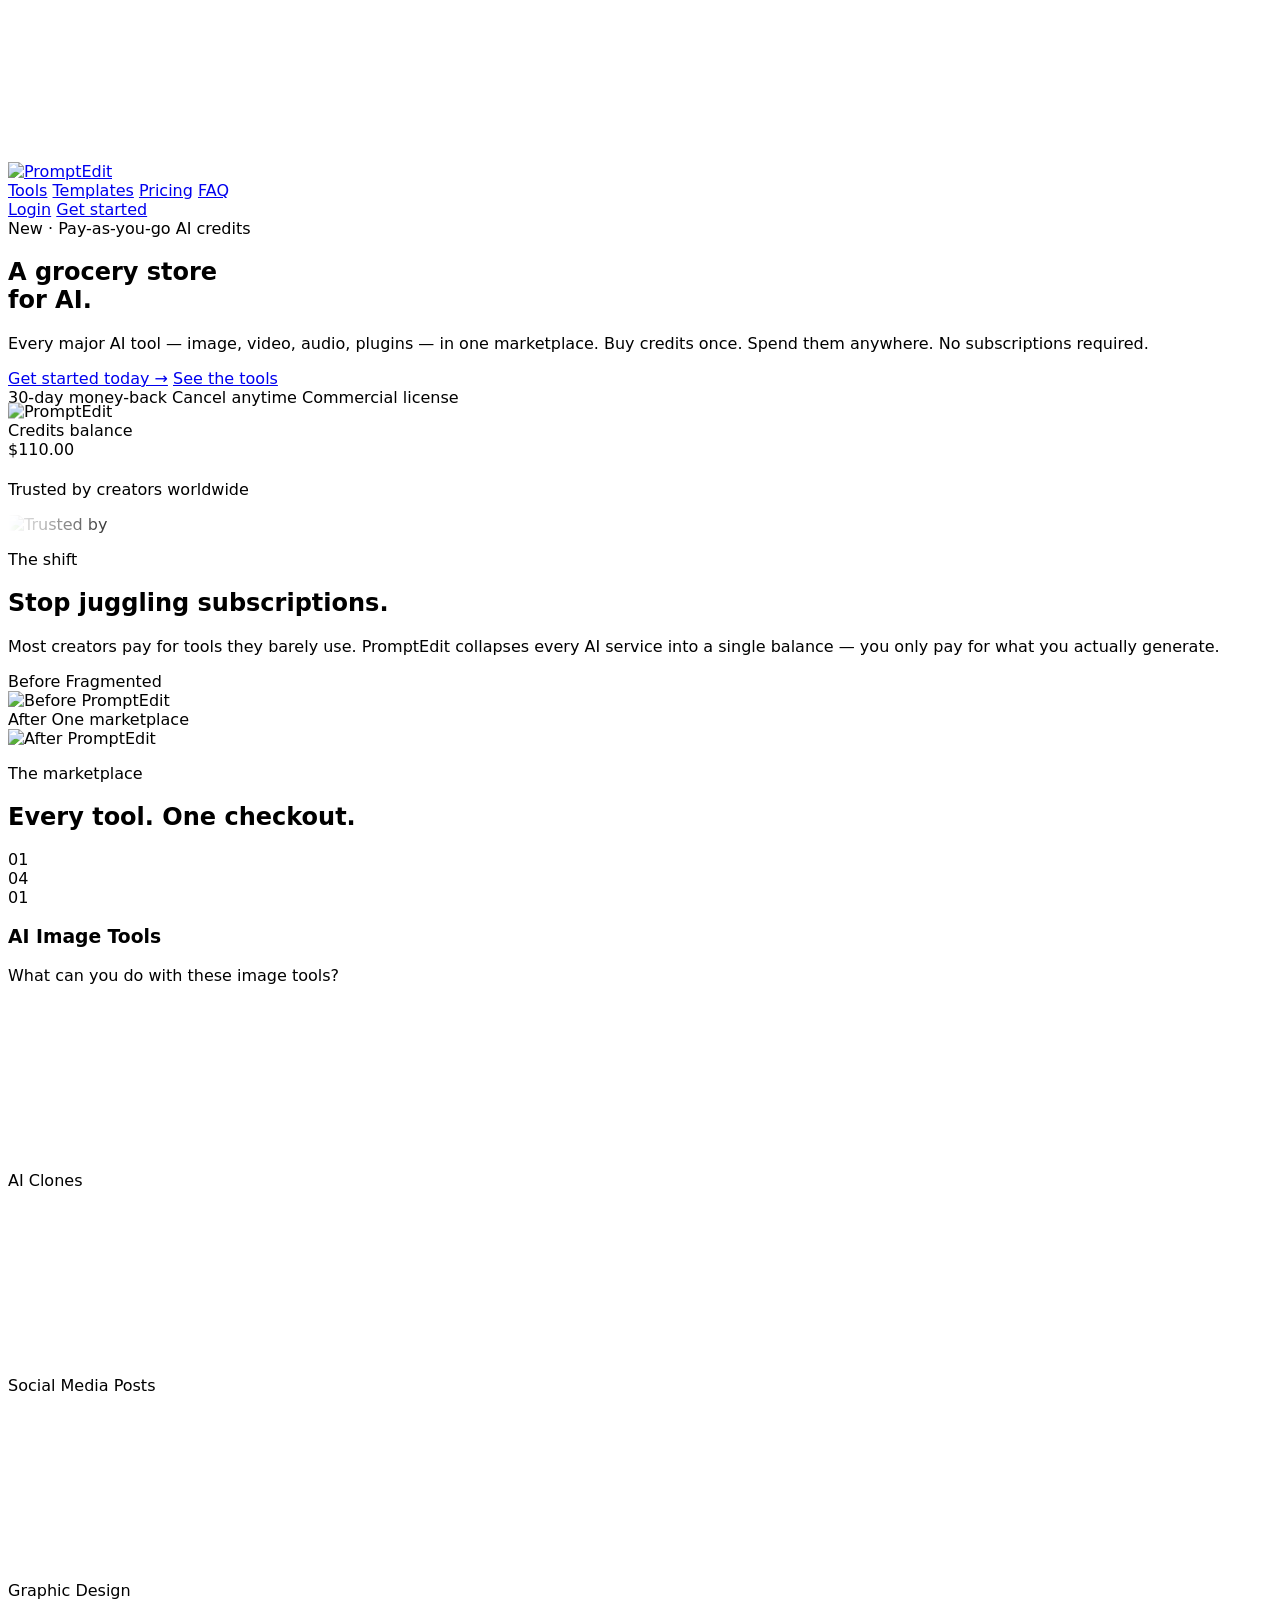
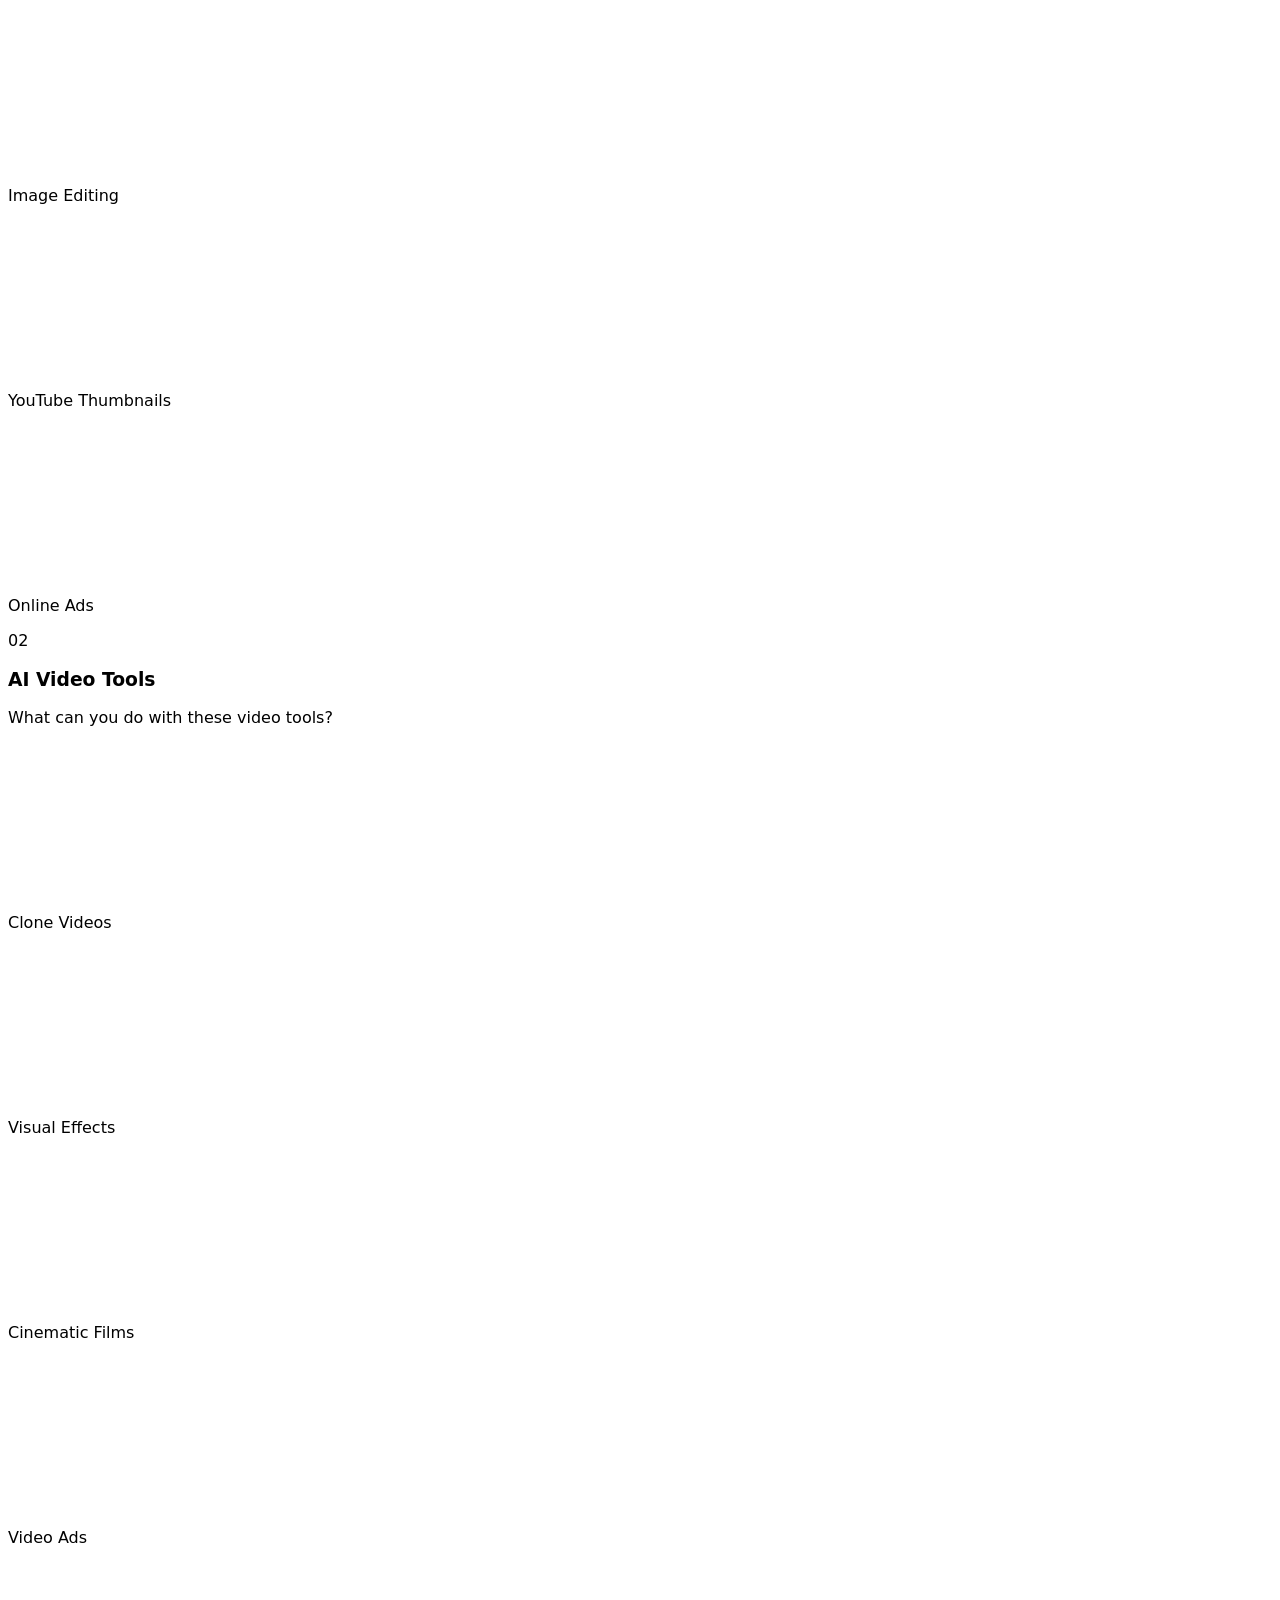
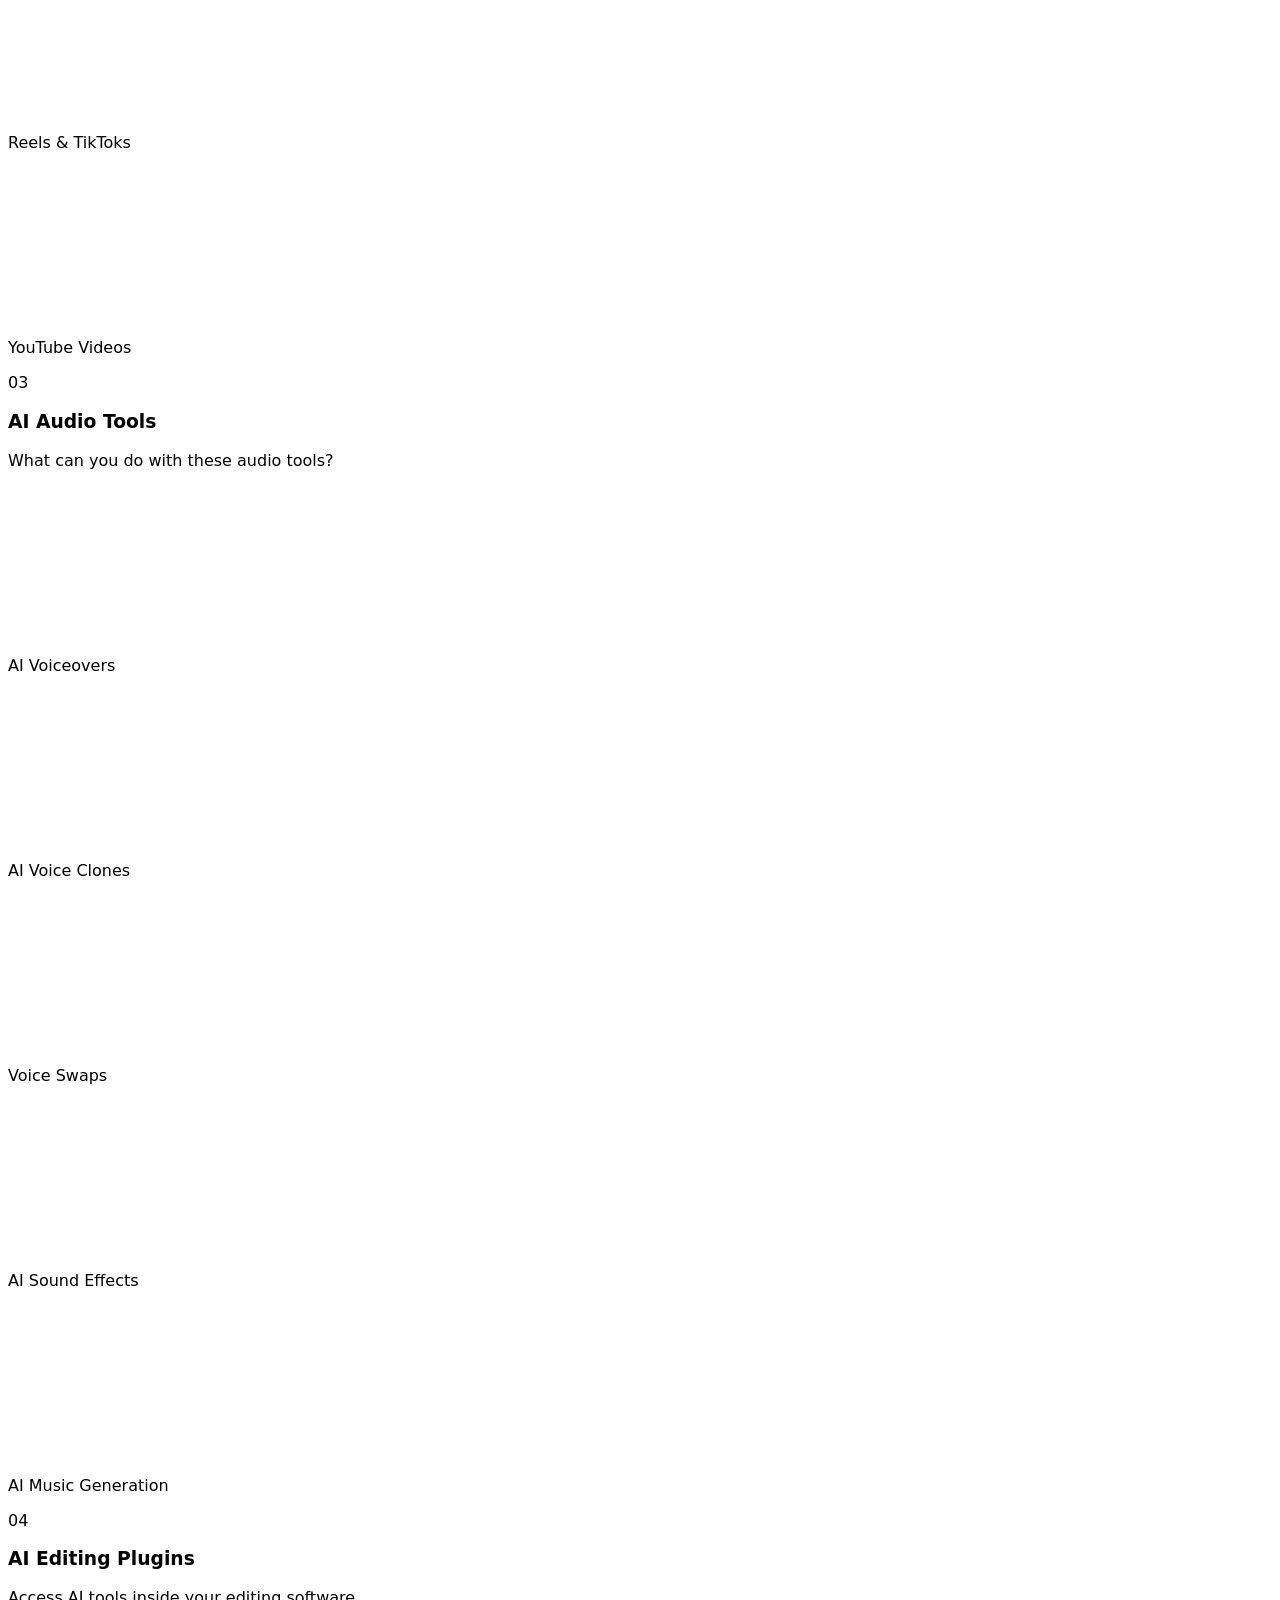
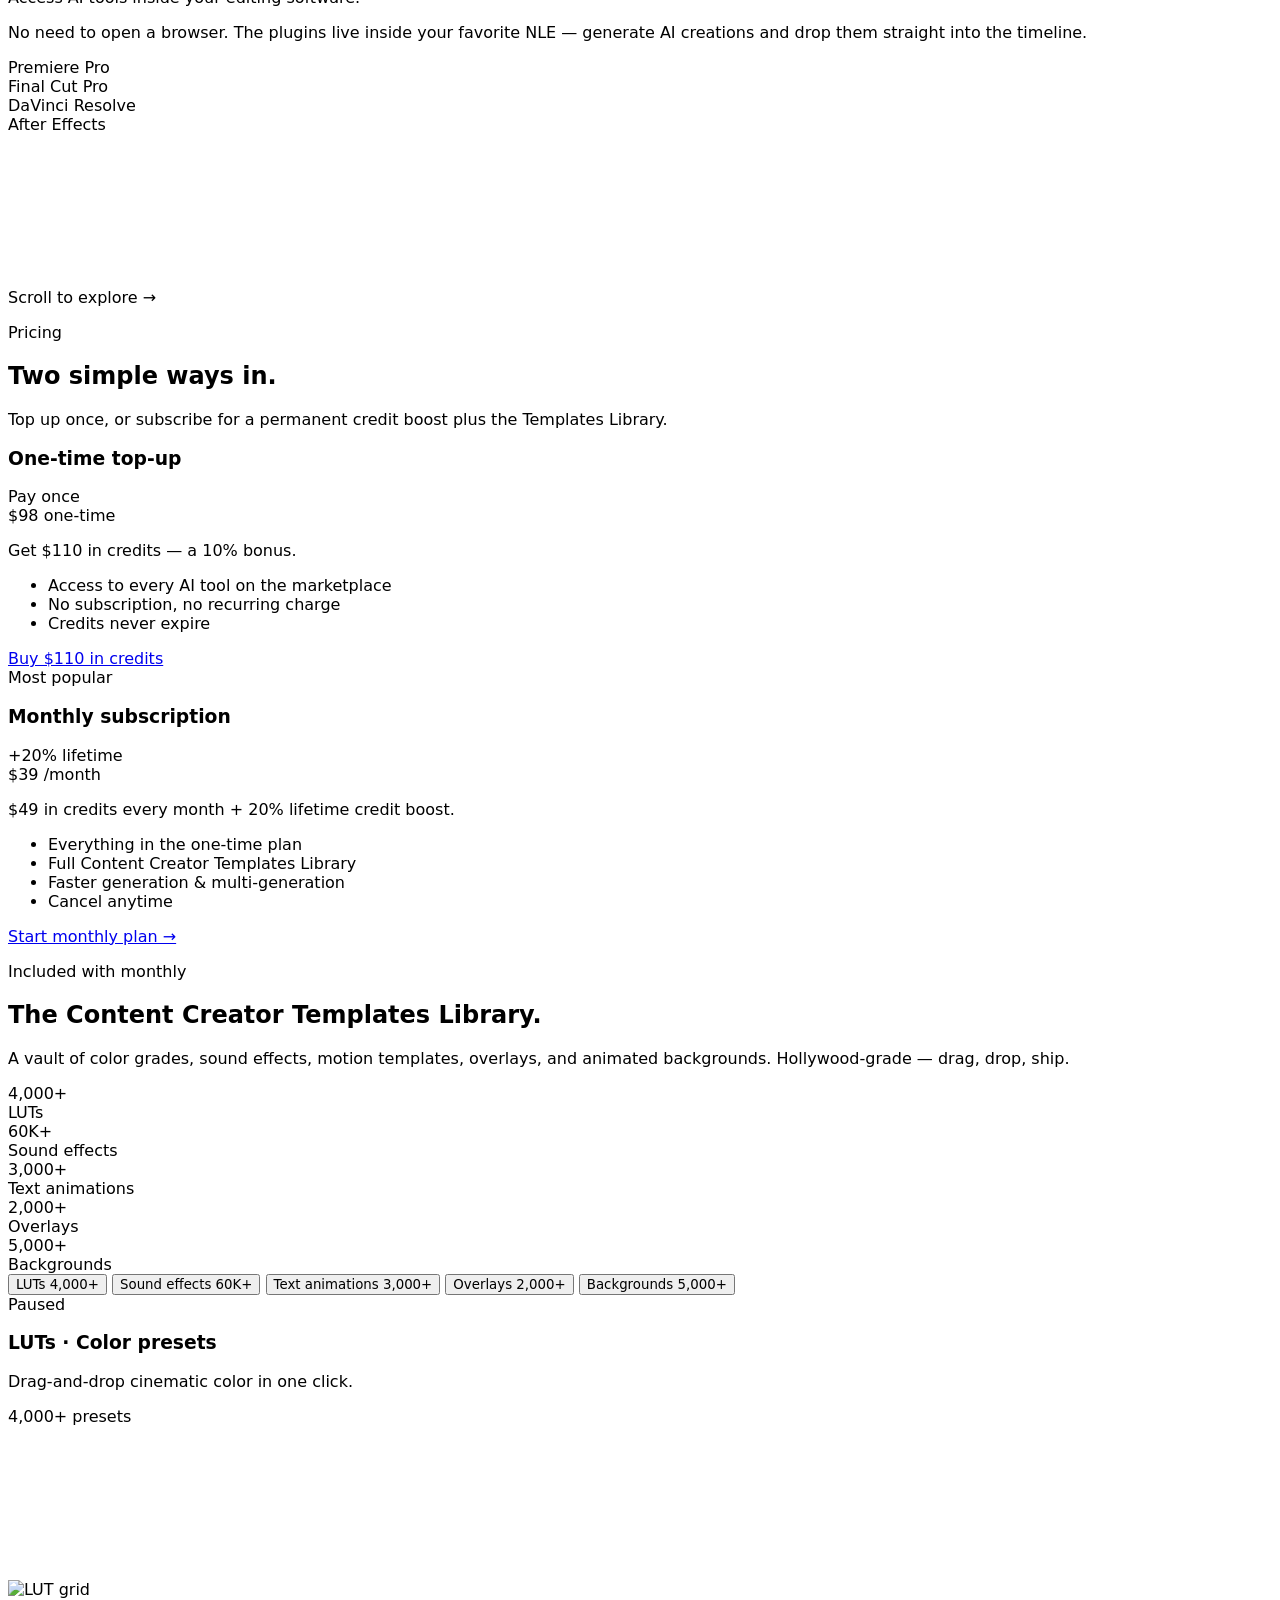
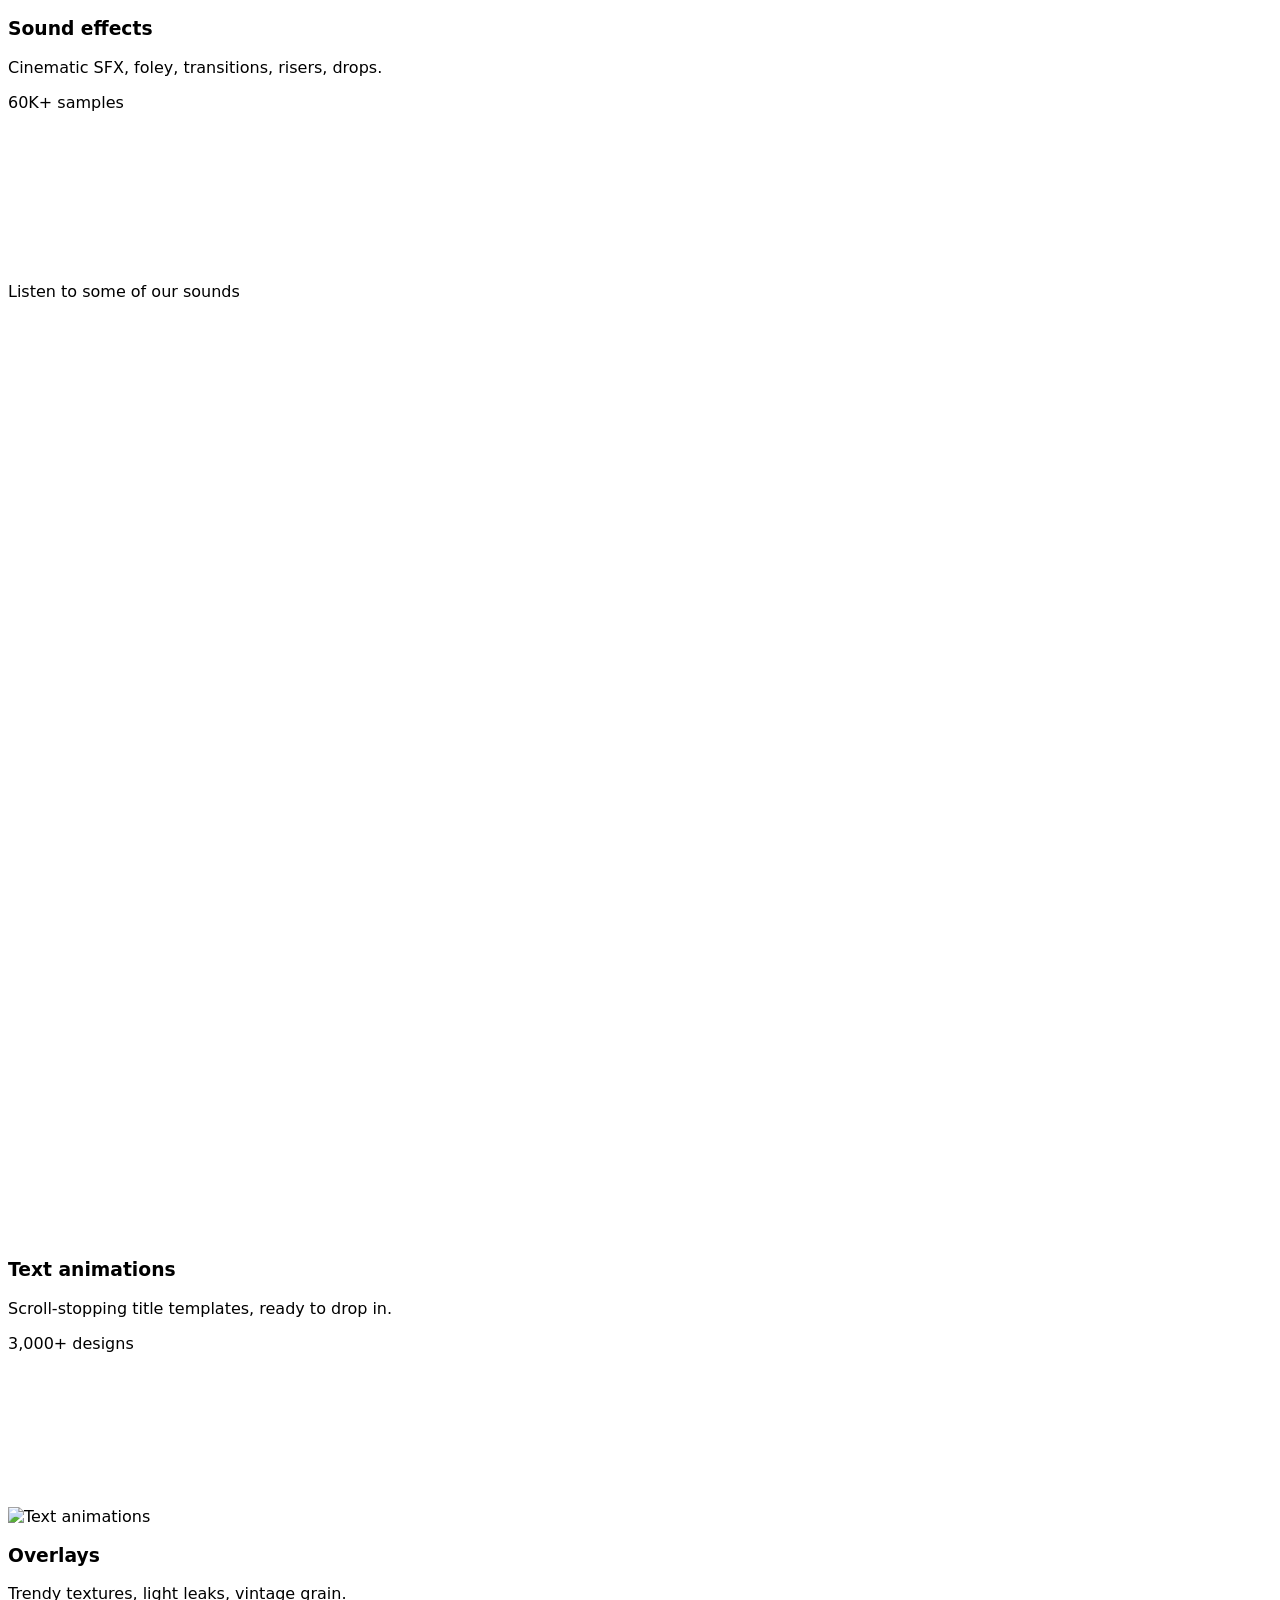
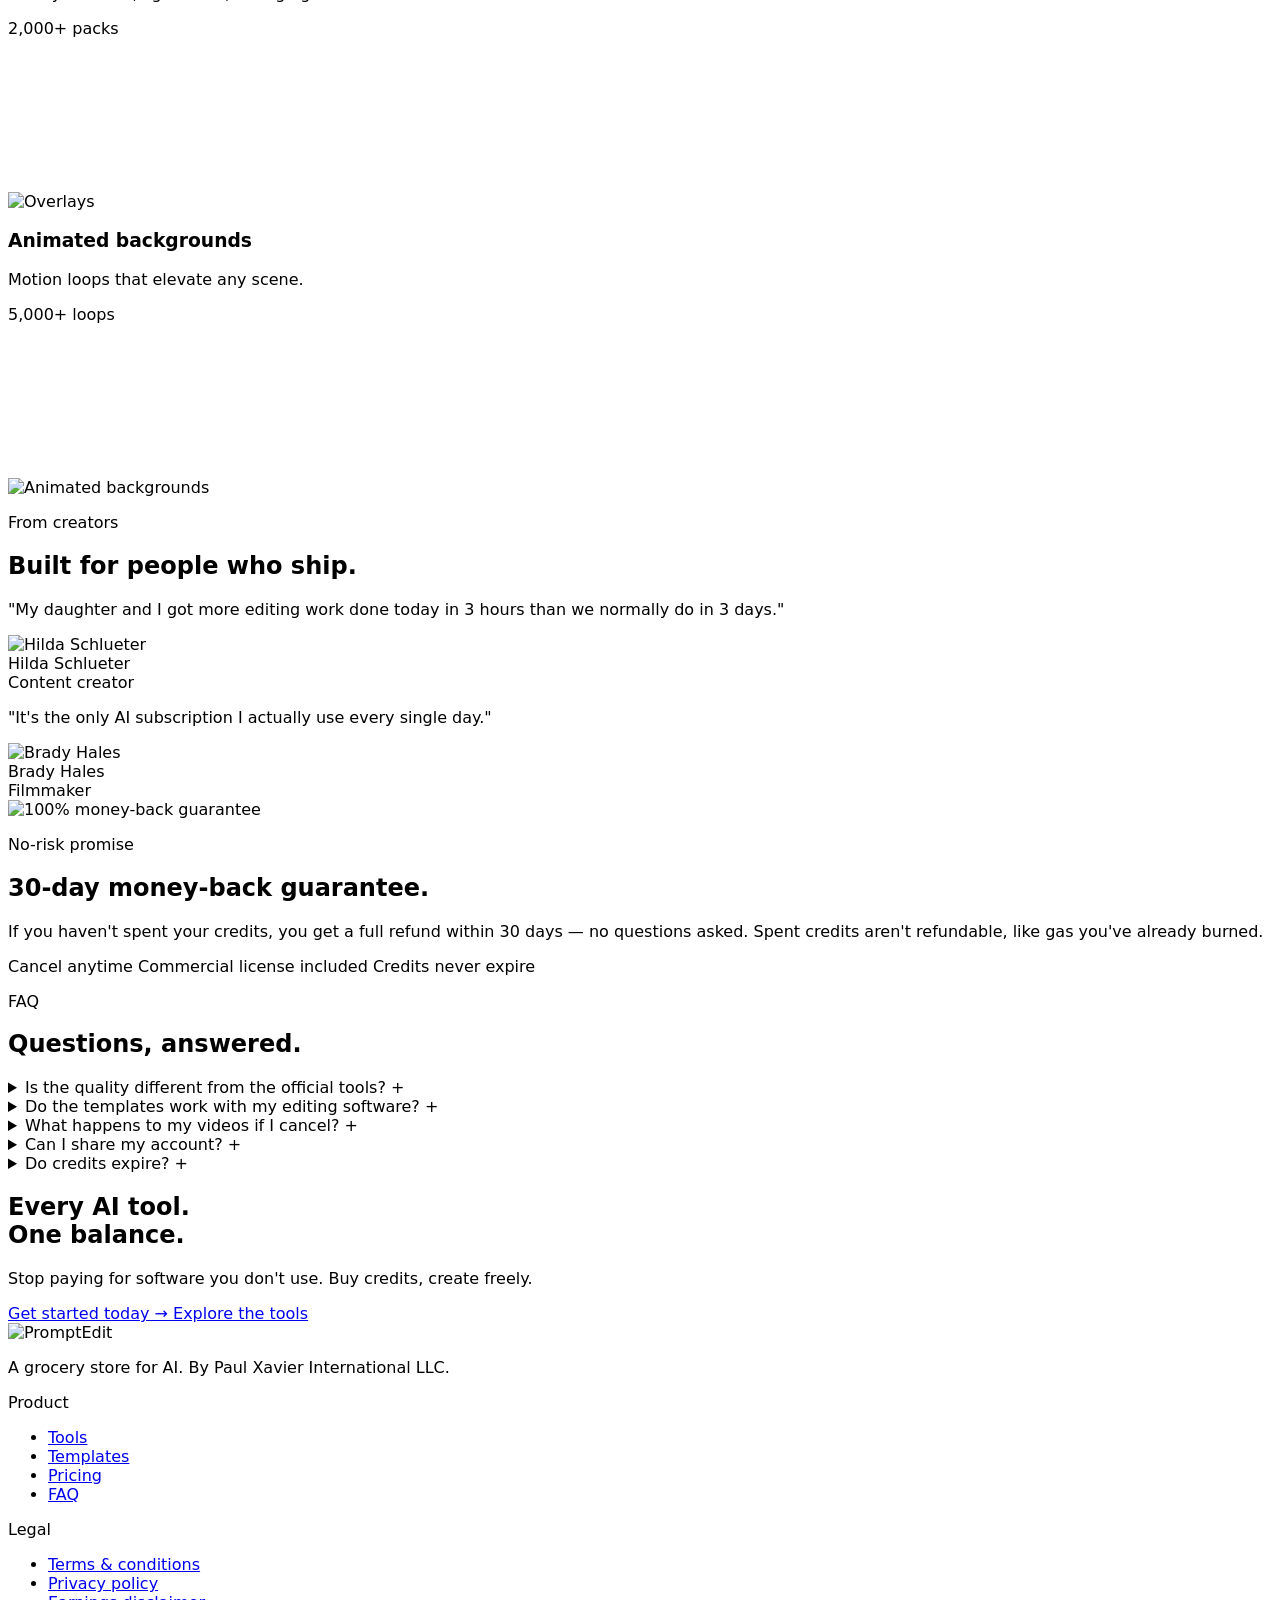
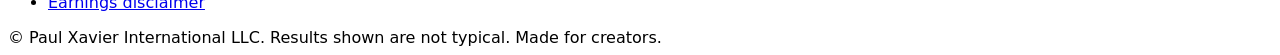
==== index.html @ e6047e07 "Initial commit: PromptEdit landing page - Hero section with video background and gradient overlays -" ====
<!DOCTYPE html>
<html lang="en">
<head>
  <meta charset="UTF-8" />
  <meta name="viewport" content="width=device-width, initial-scale=1.0" />
  <title>PromptEdit — A grocery store for AI</title>
  <link rel="icon" type="image/png" href="favicon.png" />
  <script src="https://cdn.tailwindcss.com"></script>
  <script>
    tailwind.config = {
      theme: {
        extend: {
          colors: {
            ink:   { DEFAULT: '#0A0A0A', 900: '#0A0A0A', 800: '#1A1A1A', 700: '#2B2B2B' },
            paper: { DEFAULT: '#FFFFFF', 50: '#FAFAFA', 100: '#F4F4F4', 200: '#EAEAEA' },
            mute:  { 500: '#737373', 400: '#A3A3A3', 300: '#D4D4D4' },
          },
          fontFamily: {
            sans:    ['Cabinet Grotesk', 'ui-sans-serif', 'system-ui', 'sans-serif'],
            display: ['Supreme', 'Cabinet Grotesk', 'ui-sans-serif', 'system-ui', 'sans-serif'],
          },
          borderRadius: {
            'xs': '6px', 'sm': '10px', 'md': '14px',
            'lg': '20px', 'xl': '28px', '2xl': '36px', 'pill': '999px',
          },
          boxShadow: {
            'soft': '0 1px 2px rgba(10,10,10,0.04), 0 4px 12px rgba(10,10,10,0.04)',
            'card': '0 1px 3px rgba(10,10,10,0.06), 0 8px 24px rgba(10,10,10,0.06)',
          },
        },
      },
    };
  </script>
  <link rel="preconnect" href="https://api.fontshare.com" />
  <link rel="preconnect" href="https://cdn.fontshare.com" crossorigin />
  <link href="https://api.fontshare.com/v2/css?f[]=cabinet-grotesk@200,300,400,500,700,800,900&f[]=supreme@100,200,300,400,500,700,800&display=swap" rel="stylesheet" />
  <link rel="stylesheet" href="style.css" />
  <style>
    html.lenis, html.lenis body { height: auto; }
    .lenis.lenis-smooth { scroll-behavior: auto !important; }
    .lenis.lenis-smooth [data-lenis-prevent] { overscroll-behavior: contain; }
    .lenis.lenis-stopped { overflow: hidden; }
    .marquee { mask-image: linear-gradient(90deg, transparent, #000 10%, #000 90%, transparent); }

    /* Type system: Supreme for titles, Cabinet Grotesk for body & UI */
    body, p, button, input, label { font-family: 'Cabinet Grotesk', ui-sans-serif, system-ui, sans-serif; }
    h1, h2, h3, h4, h5, h6 { font-family: 'Supreme', 'Cabinet Grotesk', ui-sans-serif, system-ui, sans-serif; }

    /* Anti-FOUC: hide hero entrance targets until GSAP kicks in */
    .gsap-loading [data-hero] { opacity: 0; }
    .gsap-loading [data-hero-right] > * { opacity: 0; }

    .magnetic { display: inline-flex; will-change: transform; }
    .magnetic-inner { display: inline-flex; will-change: transform; }

    /* Reveal helpers */
    [data-mask] { display: inline-block; overflow: hidden; vertical-align: bottom; }
    [data-mask] > .mask-inner { display: inline-block; will-change: transform; }

    /* Tool video iframes: invisible until they finish loading, then fade in over the poster */
    [data-tools-video] { opacity: 0; transition: opacity 600ms ease; }
    [data-tools-video].is-loaded { opacity: 1; }
  </style>
  <script src="https://cdnjs.cloudflare.com/ajax/libs/gsap/3.12.5/gsap.min.js"></script>
  <script src="https://cdnjs.cloudflare.com/ajax/libs/gsap/3.12.5/ScrollTrigger.min.js"></script>
  <script src="https://unpkg.com/lenis@1.1.13/dist/lenis.min.js"></script>
  <script src="https://fast.wistia.com/assets/external/E-v1.js" async></script>
</head>
<body class="bg-paper text-ink font-sans antialiased gsap-loading">

  <!-- ───────────── HERO + TRUSTED BY  (shared video background) ───────────── -->
  <div class="relative overflow-hidden m-0 mt-0">

    <!-- Video spanning navbar + both sections -->
    <video
      data-hero-video
      class="absolute inset-0 w-full h-full object-cover z-0 pointer-events-none will-change-transform origin-center"
      src="https://cdn.midjourney.com/video/204a7ca6-e598-486f-ac87-acba5c5a38fc/3.mp4"
      autoplay muted loop playsinline
    ></video>

    <!-- ───────────── NAV ───────────── -->
    <header class="fixed top-0 left-0 right-0 z-50 bg-ink/80 backdrop-blur border-b border-ink-700">
      <div class="max-w-6xl mx-auto px-6 h-16 flex items-center justify-between">
        <a href="#" class="flex items-center gap-2 h-8">
          <img
            src="https://kajabi-storefronts-production.kajabi-cdn.com/kajabi-storefronts-production/file-uploads/sites/8228/images/4e61418-f758-6236-4be3-4eb4f0221be_Prompt_Edit_Logo_Black_Background_.png"
            alt="PromptEdit"
            class="h-full"
          />
        </a>
        <nav class="hidden md:flex items-center gap-8 text-smm text-mute-400">
          <a href="#tools" class="hover:text-paper transition">Tools</a>
          <a href="#templates" class="hover:text-paper transition">Templates</a>
          <a href="#pricing" class="hover:text-paper transition">Pricing</a>
          <a href="#faq" class="hover:text-paper transition">FAQ</a>
        </nav>
        <div class="flex items-center gap-3">
          <a href="#" class="hidden sm:inline text-smm text-mute-400 hover:text-paper transition">Login</a>
          <a href="#pricing" class="px-4 py-2 rounded-pill bg-paper text-ink text-smm font-medium hover:bg-paper-100 transition">Get started</a>
        </div>
      </div>
    </header>

    <!-- Dark gradient overlays spanning both sections -->
    <div class="absolute inset-0 z-10 bg-gradient-to-b from-ink/85 via-ink/60 to-ink/40"></div>
    <div class="absolute inset-0 z-10 bg-gradient-to-r from-ink/70 via-transparent to-transparent"></div>

    <!-- ── HERO ── -->
    <section class="relative z-20 text-paper min-h-[720px]">
      <!-- Content -->
      <div class="relative max-w-6xl mx-auto px-6 pt-24 pb-28">
        <div class="grid lg:grid-cols-12 gap-10 items-center">
          <div class="lg:col-span-7">
            <span data-hero="badge" class="inline-flex items-center gap-2 px-3 py-1 rounded-pill border border-paper/20 bg-ink/30 backdrop-blur text-s text-paper">
              <span class="h-1.5 w-1.5 rounded-pill bg-paper"></span>
              New · Pay-as-you-go AI credits
            </span>
            <h1 data-hero="title" class="mt-6 text-5xl md:text-7xl font-semibold tracking-tight leading-[1.02]">
              A grocery store<br/>for AI.
            </h1>
            <p data-hero="lede" class="mt-6 text-lg text-mute-300 max-w-xl">
              Every major AI tool — image, video, audio, plugins — in one marketplace.
              Buy credits once. Spend them anywhere. No subscriptions required.
            </p>
            <div data-hero="cta" class="mt-8 flex flex-wrap items-center gap-3">
              <a href="#pricing" class="magnetic px-6 py-3.5 rounded-pill bg-paper text-ink font-medium hover:bg-paper-100 transition">
                <span class="magnetic-inner">Get started today →</span>
              </a>
              <a href="#tools" class="magnetic px-6 py-3.5 rounded-pill border border-paper/40 text-paper font-medium hover:bg-paper/10 transition backdrop-blur">
                <span class="magnetic-inner">See the tools</span>
              </a>
            </div>
            <div data-hero="trust" class="mt-8 flex flex-wrap items-center gap-6 text-smm text-mute-300">
              <span class="flex items-center gap-2"><span class="h-1.5 w-1.5 rounded-pill bg-paper"></span>30-day money-back</span>
              <span class="flex items-center gap-2"><span class="h-1.5 w-1.5 rounded-pill bg-paper"></span>Cancel anytime</span>
              <span class="flex items-center gap-2"><span class="h-1.5 w-1.5 rounded-pill bg-paper"></span>Commercial license</span>
            </div>
          </div>

          <!-- Right column: logo lockup (logo only works on dark) + glass credits card -->
          <div data-hero-right class="lg:col-span-5 space-y-4">
            <div class="rounded-2xl border border-paper/15 bg-ink/40 backdrop-blur p-3 shadow-card">
              <img
                src="https://kajabi-storefronts-production.kajabi-cdn.com/kajabi-storefronts-production/file-uploads/sites/8228/images/4e61418-f758-6236-4be3-4eb4f0221be_Prompt_Edit_Logo_Black_Background_.png"
                alt="PromptEdit"
                class="w-full rounded-xl"
              />
            </div>
            <div class="rounded-xl bg-ink/60 border border-paper/15 backdrop-blur shadow-card p-4 hidden md:block">
              <div class="text-s text-mute-300 uppercase tracking-widest">Credits balance</div>
              <div class="mt-1 text-2xl font-semibold text-paper"><span data-count="110" data-count-prefix="$" data-count-suffix=".00">$110.00</span></div>
              <div class="mt-2 h-1.5 rounded-pill bg-paper/20 overflow-hidden">
                <div data-hero-bar class="h-full w-3/4 bg-paper origin-left"></div>
              </div>
            </div>
          </div>
        </div>
      </div>
    </section>

    <!-- ── TRUSTED BY ── -->
    <section class="relative z-20">
      <div class="relative max-w-6xl mx-auto px-6 py-12">
        <p class="text-center text-s uppercase tracking-widest text-mute-400 mb-6">Trusted by creators worldwide</p>
        <div class="marquee">
          <img src="https://kajabi-storefronts-production.kajabi-cdn.com/kajabi-storefronts-production/file-uploads/sites/8228/images/3f41f0-7e0d-a40c-b4f5-bd301788e3d0_Trusted_By_PE_.png" alt="Trusted by" class="w-full max-w-4xl mx-auto opacity-80" />
        </div>
      </div>
    </section>

  </div>

  <!-- ───────────── BEFORE / AFTER  (gradient: black → white) ───────────── -->
  <section class="bg-paper">
    <div class="max-w-6xl mx-auto px-6 py-24">
      <div class="max-w-2xl mb-12">
        <p class="text-s uppercase tracking-widest text-neutral-800 mb-3">The shift</p>
        <h2 class="text-4xl md:text-5xl font-semibold tracking-tight text-ink">Stop juggling subscriptions.</h2>
        <p class="mt-4 text-lg text-neutral-800">
          Most creators pay for tools they barely use. PromptEdit collapses every AI service
          into a single balance — you only pay for what you actually generate.
        </p>
      </div>
      <div class="grid md:grid-cols-2 gap-6">
        <div class="group rounded-2xl p-3 text-paper transition-all duration-500 hover:-translate-y-1">
          <div class="flex items-center justify-between mb-4">
            <span class="text-smm uppercase tracking-widest text-neutral-800">Before</span>
            <span class="px-2 py-1 rounded-pill bg-neutral-300 text-smm text-ink">Fragmented</span>
          </div>
          <div class="overflow-hidden rounded-xl">
            <img src="https://kajabi-storefronts-production.kajabi-cdn.com/kajabi-storefronts-production/file-uploads/sites/8228/images/821c2a-37e6-8b-b36-c8bad0746f1_Before_promptedit_copy.png" alt="Before PromptEdit" class="w-full scale-95 transition-all duration-700 ease-out group-hover:scale-105 group-hover:brightness-110 group-hover:saturate-150" />
          </div>
        </div>
        <div class="group rounded-2xl p-3 text-paper transition-all duration-500 hover:-translate-y-1">
          <div class="flex items-center justify-between mb-4">
            <span class="text-smm uppercase tracking-widest text-neutral-800">After</span>
            <span class="px-2 py-1 rounded-pill bg-neutral-300 text-ink text-smm">One marketplace</span>
          </div>
          <div class="overflow-hidden rounded-xl">
            <img src="https://kajabi-storefronts-production.kajabi-cdn.com/kajabi-storefronts-production/file-uploads/sites/8228/images/c6cb82f-c0-1f2-b48-2eec5ff2d80d_After_promptedit_copy.png" alt="After PromptEdit" class="w-full scale-95 transition-all duration-700 ease-out group-hover:scale-105 group-hover:brightness-110 group-hover:saturate-150" />
          </div>
        </div>
      </div>
    </div>
  </section>

  <!-- ───────────── TOOLS  (LIGHT · horizontal scroll) ───────────── -->
  <section id="tools" class="bg-paper text-ink">
    <div data-tools-scroll class="h-screen min-h-[640px] overflow-hidden relative">

      <!-- Floating header & progress -->
      <div class="absolute top-0 left-0 right-0 z-20 pointer-events-none">
        <div class="max-w-6xl mx-auto px-6 pt-12 md:pt-20">
          <div class="flex items-end justify-between flex-wrap gap-4 pointer-events-auto">
            <div>
              <p class="text-s uppercase tracking-widest text-mute-200 mb-3">The marketplace</p>
              <h2 class="text-3xl md:text-5xl font-semibold tracking-tight">Every tool. One checkout.</h2>
            </div>
            <div class="flex items-center gap-3 text-s text-mute-500">
              <span data-tools-current class="font-mono text-ink">01</span>
              <div class="w-32 md:w-48 h-px bg-paper-200 relative">
                <div data-tools-bar class="absolute -inset-y-[1px] left-0 h-[3px] bg-ink transition-[width] duration-300" style="width:25%"></div>
              </div>
              <span class="font-mono text-mute-400">04</span>
            </div>
          </div>
        </div>
      </div>

      <!-- Horizontal track -->
      <div data-tools-track class="absolute inset-0 flex">

        <!-- Panel 01 · AI Image Tools -->
        <div data-panel class="w-screen h-full flex-shrink-0 flex items-center px-6 md:px-16 pt-40 pb-12">
          <div class="max-w-6xl mx-auto w-full">
            <div class="grid lg:grid-cols-12 gap-6 lg:gap-10 items-start">
              <div class="lg:col-span-4">
                <div class="text-6xl md:text-[7rem] font-semibold text-ink leading-none mb-2">01</div>
                <h3 class="text-3xl md:text-4xl font-semibold tracking-tight mb-2">AI Image Tools</h3>
                <p class="text-base text-mute-200">What can you do with these image tools?</p>
              </div>
              <div class="lg:col-span-8">
                <div class="grid grid-cols-2 md:grid-cols-3 gap-3">

                  <div class="relative aspect-video overflow-hidden rounded-lg border border-neutral-700 bg-ink">
                    <img src="https://embed-ssl.wistia.com/deliveries/03a0dffe1ce7befb12190779e46c532de8d0ce6f.jpg?image_crop_resized=960x540" alt="" class="absolute inset-0 w-full h-full object-cover pointer-events-none" loading="lazy" />
                    <iframe data-tools-video data-src="https://fast.wistia.net/embed/iframe/6ugrp949dp?autoPlay=true&silentAutoPlay=allow&muted=true&endVideoBehavior=loop&playButton=false&smallPlayButton=false&fullscreenButton=false&playbar=false&controlsVisibleOnLoad=false&volumeControl=false&settingsControl=false&doNotTrack=true&videoFoam=true" src="about:blank" class="absolute inset-0 w-full h-full pointer-events-none" allow="autoplay; fullscreen" allowtransparency="true" frameborder="0" scrolling="no" title="AI Clones"></iframe>
                    <div class="absolute bottom-0 left-0 right-0 p-2 md:p-3 bg-gradient-to-t from-ink/90 via-ink/40 to-transparent pointer-events-none">
                      <p class="text-s md:text-smm font-medium text-paper">AI Clones</p>
                    </div>
                  </div>

                  <div class="relative aspect-video overflow-hidden rounded-lg border border-neutral-700 bg-ink">
                    <img src="https://embed-ssl.wistia.com/deliveries/07899d9f389dcd488a18f1ad25a0324795d02d78.jpg?image_crop_resized=960x540" alt="" class="absolute inset-0 w-full h-full object-cover pointer-events-none" loading="lazy" />
                    <iframe data-tools-video data-src="https://fast.wistia.net/embed/iframe/5bzldtmz36?autoPlay=true&silentAutoPlay=allow&muted=true&endVideoBehavior=loop&playButton=false&smallPlayButton=false&fullscreenButton=false&playbar=false&controlsVisibleOnLoad=false&volumeControl=false&settingsControl=false&doNotTrack=true&videoFoam=true" src="about:blank" class="absolute inset-0 w-full h-full pointer-events-none" allow="autoplay; fullscreen" allowtransparency="true" frameborder="0" scrolling="no" title="Social Media Posts"></iframe>
                    <div class="absolute bottom-0 left-0 right-0 p-2 md:p-3 bg-gradient-to-t from-ink/90 via-ink/40 to-transparent pointer-events-none">
                      <p class="text-s md:text-smm font-medium text-paper">Social Media Posts</p>
                    </div>
                  </div>

                  <div class="relative aspect-video overflow-hidden rounded-lg border border-neutral-700 bg-ink">
                    <img src="https://embed-ssl.wistia.com/deliveries/862cd638153572251fee0dced4671398bb7cfa6c.jpg?image_crop_resized=960x540" alt="" class="absolute inset-0 w-full h-full object-cover pointer-events-none" loading="lazy" />
                    <iframe data-tools-video data-src="https://fast.wistia.net/embed/iframe/kvqvjrid9z?autoPlay=true&silentAutoPlay=allow&muted=true&endVideoBehavior=loop&playButton=false&smallPlayButton=false&fullscreenButton=false&playbar=false&controlsVisibleOnLoad=false&volumeControl=false&settingsControl=false&doNotTrack=true&videoFoam=true" src="about:blank" class="absolute inset-0 w-full h-full pointer-events-none" allow="autoplay; fullscreen" allowtransparency="true" frameborder="0" scrolling="no" title="Graphic Design"></iframe>
                    <div class="absolute bottom-0 left-0 right-0 p-2 md:p-3 bg-gradient-to-t from-ink/90 via-ink/40 to-transparent pointer-events-none">
                      <p class="text-s md:text-smm font-medium text-paper">Graphic Design</p>
                    </div>
                  </div>

                  <div class="relative aspect-video overflow-hidden rounded-lg border border-neutral-700 bg-ink">
                    <img src="https://embed-ssl.wistia.com/deliveries/3338a0066c6741c886085cca3d318687129987ed.jpg?image_crop_resized=960x540" alt="" class="absolute inset-0 w-full h-full object-cover pointer-events-none" loading="lazy" />
                    <iframe data-tools-video data-src="https://fast.wistia.net/embed/iframe/72zakh7jbf?autoPlay=true&silentAutoPlay=allow&muted=true&endVideoBehavior=loop&playButton=false&smallPlayButton=false&fullscreenButton=false&playbar=false&controlsVisibleOnLoad=false&volumeControl=false&settingsControl=false&doNotTrack=true&videoFoam=true" src="about:blank" class="absolute inset-0 w-full h-full pointer-events-none" allow="autoplay; fullscreen" allowtransparency="true" frameborder="0" scrolling="no" title="Image Editing"></iframe>
                    <div class="absolute bottom-0 left-0 right-0 p-2 md:p-3 bg-gradient-to-t from-ink/90 via-ink/40 to-transparent pointer-events-none">
                      <p class="text-s md:text-smm font-medium text-paper">Image Editing</p>
                    </div>
                  </div>

                  <div class="relative aspect-video overflow-hidden rounded-lg border border-neutral-700 bg-ink">
                    <img src="https://embed-ssl.wistia.com/deliveries/718230370e46300dc4ca1c8c2c3ab7f753782edf.jpg?image_crop_resized=960x540" alt="" class="absolute inset-0 w-full h-full object-cover pointer-events-none" loading="lazy" />
                    <iframe data-tools-video data-src="https://fast.wistia.net/embed/iframe/yrq89m8ns0?autoPlay=true&silentAutoPlay=allow&muted=true&endVideoBehavior=loop&playButton=false&smallPlayButton=false&fullscreenButton=false&playbar=false&controlsVisibleOnLoad=false&volumeControl=false&settingsControl=false&doNotTrack=true&videoFoam=true" src="about:blank" class="absolute inset-0 w-full h-full pointer-events-none" allow="autoplay; fullscreen" allowtransparency="true" frameborder="0" scrolling="no" title="YouTube Thumbnails"></iframe>
                    <div class="absolute bottom-0 left-0 right-0 p-2 md:p-3 bg-gradient-to-t from-ink/90 via-ink/40 to-transparent pointer-events-none">
                      <p class="text-s md:text-smm font-medium text-paper">YouTube Thumbnails</p>
                    </div>
                  </div>

                  <div class="relative aspect-video overflow-hidden rounded-lg border border-neutral-700 bg-ink">
                    <img src="https://embed-ssl.wistia.com/deliveries/4a12d5370b0e698ddc2f5c786bd5d98cf4da17b4.jpg?image_crop_resized=960x540" alt="" class="absolute inset-0 w-full h-full object-cover pointer-events-none" loading="lazy" />
                    <iframe data-tools-video data-src="https://fast.wistia.net/embed/iframe/cypx73wu36?autoPlay=true&silentAutoPlay=allow&muted=true&endVideoBehavior=loop&playButton=false&smallPlayButton=false&fullscreenButton=false&playbar=false&controlsVisibleOnLoad=false&volumeControl=false&settingsControl=false&doNotTrack=true&videoFoam=true" src="about:blank" class="absolute inset-0 w-full h-full pointer-events-none" allow="autoplay; fullscreen" allowtransparency="true" frameborder="0" scrolling="no" title="Online Ads"></iframe>
                    <div class="absolute bottom-0 left-0 right-0 p-2 md:p-3 bg-gradient-to-t from-ink/90 via-ink/40 to-transparent pointer-events-none">
                      <p class="text-s md:text-smm font-medium text-paper">Online Ads</p>
                    </div>
                  </div>

                </div>
              </div>
            </div>
          </div>
        </div>

        <!-- Panel 02 · AI Video Tools -->
        <div data-panel class="w-screen h-full flex-shrink-0 flex items-center px-6 md:px-16 pt-40 pb-12">
          <div class="max-w-6xl mx-auto w-full">
            <div class="grid lg:grid-cols-12 gap-6 lg:gap-10 items-start">
              <div class="lg:col-span-4">
                <div class="text-6xl md:text-[7rem] font-semibold text-ink leading-none mb-2">02</div>
                <h3 class="text-3xl md:text-4xl font-semibold tracking-tight mb-2">AI Video Tools</h3>
                <p class="text-base text-mute-200">What can you do with these video tools?</p>
              </div>
              <div class="lg:col-span-8">
                <div class="grid grid-cols-2 md:grid-cols-3 gap-3">

                  <div class="relative aspect-video overflow-hidden rounded-lg border border-neutral-700 bg-ink">
                    <img src="https://embed-ssl.wistia.com/deliveries/71faa554636db18800845e20e4d6ac0334615598.jpg?image_crop_resized=960x540" alt="" class="absolute inset-0 w-full h-full object-cover pointer-events-none" loading="lazy" />
                    <iframe data-tools-video data-src="https://fast.wistia.net/embed/iframe/v39qn2mla0?autoPlay=true&silentAutoPlay=allow&muted=true&endVideoBehavior=loop&playButton=false&smallPlayButton=false&fullscreenButton=false&playbar=false&controlsVisibleOnLoad=false&volumeControl=false&settingsControl=false&doNotTrack=true&videoFoam=true" src="about:blank" class="absolute inset-0 w-full h-full pointer-events-none" allow="autoplay; fullscreen" allowtransparency="true" frameborder="0" scrolling="no" title="Clone Videos"></iframe>
                    <div class="absolute bottom-0 left-0 right-0 p-2 md:p-3 bg-gradient-to-t from-ink/90 via-ink/40 to-transparent pointer-events-none">
                      <p class="text-s md:text-smm font-medium text-paper">Clone Videos</p>
                    </div>
                  </div>

                  <div class="relative aspect-video overflow-hidden rounded-lg border border-neutral-700 bg-ink">
                    <img src="https://embed-ssl.wistia.com/deliveries/4698dda4ea29cd6d1f1274e009b084d7845b11bb.jpg?image_crop_resized=960x540" alt="" class="absolute inset-0 w-full h-full object-cover pointer-events-none" loading="lazy" />
                    <iframe data-tools-video data-src="https://fast.wistia.net/embed/iframe/qx4qain2eg?autoPlay=true&silentAutoPlay=allow&muted=true&endVideoBehavior=loop&playButton=false&smallPlayButton=false&fullscreenButton=false&playbar=false&controlsVisibleOnLoad=false&volumeControl=false&settingsControl=false&doNotTrack=true&videoFoam=true" src="about:blank" class="absolute inset-0 w-full h-full pointer-events-none" allow="autoplay; fullscreen" allowtransparency="true" frameborder="0" scrolling="no" title="Visual Effects"></iframe>
                    <div class="absolute bottom-0 left-0 right-0 p-2 md:p-3 bg-gradient-to-t from-ink/90 via-ink/40 to-transparent pointer-events-none">
                      <p class="text-s md:text-smm font-medium text-paper">Visual Effects</p>
                    </div>
                  </div>

                  <div class="relative aspect-video overflow-hidden rounded-lg border border-neutral-700 bg-ink">
                    <img src="https://embed-ssl.wistia.com/deliveries/ddbfeddbec8f3c0dc6f60e80d1e5a099cb0e51c6.jpg?image_crop_resized=960x540" alt="" class="absolute inset-0 w-full h-full object-cover pointer-events-none" loading="lazy" />
                    <iframe data-tools-video data-src="https://fast.wistia.net/embed/iframe/3rllmh5doc?autoPlay=true&silentAutoPlay=allow&muted=true&endVideoBehavior=loop&playButton=false&smallPlayButton=false&fullscreenButton=false&playbar=false&controlsVisibleOnLoad=false&volumeControl=false&settingsControl=false&doNotTrack=true&videoFoam=true" src="about:blank" class="absolute inset-0 w-full h-full pointer-events-none" allow="autoplay; fullscreen" allowtransparency="true" frameborder="0" scrolling="no" title="Cinematic Films"></iframe>
                    <div class="absolute bottom-0 left-0 right-0 p-2 md:p-3 bg-gradient-to-t from-ink/90 via-ink/40 to-transparent pointer-events-none">
                      <p class="text-s md:text-smm font-medium text-paper">Cinematic Films</p>
                    </div>
                  </div>

                  <div class="relative aspect-video overflow-hidden rounded-lg border border-neutral-700 bg-ink">
                    <img src="https://embed-ssl.wistia.com/deliveries/b110ed999fcfb57b1c1bd9818daf1e9b4226b02f.jpg?image_crop_resized=960x540" alt="" class="absolute inset-0 w-full h-full object-cover pointer-events-none" loading="lazy" />
                    <iframe data-tools-video data-src="https://fast.wistia.net/embed/iframe/1muopqfwh6?autoPlay=true&silentAutoPlay=allow&muted=true&endVideoBehavior=loop&playButton=false&smallPlayButton=false&fullscreenButton=false&playbar=false&controlsVisibleOnLoad=false&volumeControl=false&settingsControl=false&doNotTrack=true&videoFoam=true" src="about:blank" class="absolute inset-0 w-full h-full pointer-events-none" allow="autoplay; fullscreen" allowtransparency="true" frameborder="0" scrolling="no" title="Video Ads"></iframe>
                    <div class="absolute bottom-0 left-0 right-0 p-2 md:p-3 bg-gradient-to-t from-ink/90 via-ink/40 to-transparent pointer-events-none">
                      <p class="text-s md:text-smm font-medium text-paper">Video Ads</p>
                    </div>
                  </div>

                  <div class="relative aspect-video overflow-hidden rounded-lg border border-neutral-700 bg-ink">
                    <img src="https://embed-ssl.wistia.com/deliveries/cd1090f3a99b05c6f01a40f9118245b97cb387df.jpg?image_crop_resized=960x540" alt="" class="absolute inset-0 w-full h-full object-cover pointer-events-none" loading="lazy" />
                    <iframe data-tools-video data-src="https://fast.wistia.net/embed/iframe/fq2zoz36cz?autoPlay=true&silentAutoPlay=allow&muted=true&endVideoBehavior=loop&playButton=false&smallPlayButton=false&fullscreenButton=false&playbar=false&controlsVisibleOnLoad=false&volumeControl=false&settingsControl=false&doNotTrack=true&videoFoam=true" src="about:blank" class="absolute inset-0 w-full h-full pointer-events-none" allow="autoplay; fullscreen" allowtransparency="true" frameborder="0" scrolling="no" title="Reels & TikToks"></iframe>
                    <div class="absolute bottom-0 left-0 right-0 p-2 md:p-3 bg-gradient-to-t from-ink/90 via-ink/40 to-transparent pointer-events-none">
                      <p class="text-s md:text-smm font-medium text-paper">Reels &amp; TikToks</p>
                    </div>
                  </div>

                  <div class="relative aspect-video overflow-hidden rounded-lg border border-neutral-700 bg-ink">
                    <img src="https://embed-ssl.wistia.com/deliveries/6092ac0dd155b243cf4f00848cb25c8cf142bd75.jpg?image_crop_resized=960x540" alt="" class="absolute inset-0 w-full h-full object-cover pointer-events-none" loading="lazy" />
                    <iframe data-tools-video data-src="https://fast.wistia.net/embed/iframe/8nri26so0p?autoPlay=true&silentAutoPlay=allow&muted=true&endVideoBehavior=loop&playButton=false&smallPlayButton=false&fullscreenButton=false&playbar=false&controlsVisibleOnLoad=false&volumeControl=false&settingsControl=false&doNotTrack=true&videoFoam=true" src="about:blank" class="absolute inset-0 w-full h-full pointer-events-none" allow="autoplay; fullscreen" allowtransparency="true" frameborder="0" scrolling="no" title="YouTube Videos"></iframe>
                    <div class="absolute bottom-0 left-0 right-0 p-2 md:p-3 bg-gradient-to-t from-ink/90 via-ink/40 to-transparent pointer-events-none">
                      <p class="text-s md:text-smm font-medium text-paper">YouTube Videos</p>
                    </div>
                  </div>

                </div>
              </div>
            </div>
          </div>
        </div>

        <!-- Panel 03 · AI Audio Tools -->
        <div data-panel class="w-screen h-full flex-shrink-0 flex items-center px-6 md:px-16 pt-40 pb-12">
          <div class="max-w-6xl mx-auto w-full">
            <div class="grid lg:grid-cols-12 gap-6 lg:gap-10 items-start">
              <div class="lg:col-span-4">
                <div class="text-6xl md:text-[7rem] font-semibold text-ink leading-none mb-2">03</div>
                <h3 class="text-3xl md:text-4xl font-semibold tracking-tight mb-2">AI Audio Tools</h3>
                <p class="text-base text-mute-200">What can you do with these audio tools?</p>
              </div>
              <div class="lg:col-span-8">
                <div class="grid grid-cols-2 md:grid-cols-3 gap-3">

                  <div class="relative aspect-video overflow-hidden rounded-lg border border-neutral-700 bg-ink">
                    <img src="https://embed-ssl.wistia.com/deliveries/f67dbd9c93c0e6fe6558167fc9e50a93.jpg?image_crop_resized=960x540" alt="" class="absolute inset-0 w-full h-full object-cover pointer-events-none" loading="lazy" />
                    <iframe data-tools-video data-src="https://fast.wistia.net/embed/iframe/rsh692c710?autoPlay=true&silentAutoPlay=allow&muted=true&endVideoBehavior=loop&playButton=false&smallPlayButton=false&fullscreenButton=false&playbar=false&controlsVisibleOnLoad=false&volumeControl=false&settingsControl=false&doNotTrack=true&videoFoam=true" src="about:blank" class="absolute inset-0 w-full h-full pointer-events-none" allow="autoplay; fullscreen" allowtransparency="true" frameborder="0" scrolling="no" title="AI Voiceovers"></iframe>
                    <div class="absolute bottom-0 left-0 right-0 p-2 md:p-3 bg-gradient-to-t from-ink/90 via-ink/40 to-transparent pointer-events-none">
                      <p class="text-s md:text-smm font-medium text-paper">AI Voiceovers</p>
                    </div>
                  </div>

                  <div class="relative aspect-video overflow-hidden rounded-lg border border-neutral-700 bg-ink">
                    <img src="https://embed-ssl.wistia.com/deliveries/4541f5cc8e6c9e6156b454d272cd4264.jpg?image_crop_resized=960x540" alt="" class="absolute inset-0 w-full h-full object-cover pointer-events-none" loading="lazy" />
                    <iframe data-tools-video data-src="https://fast.wistia.net/embed/iframe/rusyskd1ox?autoPlay=true&silentAutoPlay=allow&muted=true&endVideoBehavior=loop&playButton=false&smallPlayButton=false&fullscreenButton=false&playbar=false&controlsVisibleOnLoad=false&volumeControl=false&settingsControl=false&doNotTrack=true&videoFoam=true" src="about:blank" class="absolute inset-0 w-full h-full pointer-events-none" allow="autoplay; fullscreen" allowtransparency="true" frameborder="0" scrolling="no" title="AI Voice Clones"></iframe>
                    <div class="absolute bottom-0 left-0 right-0 p-2 md:p-3 bg-gradient-to-t from-ink/90 via-ink/40 to-transparent pointer-events-none">
                      <p class="text-s md:text-smm font-medium text-paper">AI Voice Clones</p>
                    </div>
                  </div>

                  <div class="relative aspect-video overflow-hidden rounded-lg border border-neutral-700 bg-ink">
                    <img src="https://embed-ssl.wistia.com/deliveries/05b35e11964d9e59a30c48d00257b965.jpg?image_crop_resized=960x540" alt="" class="absolute inset-0 w-full h-full object-cover pointer-events-none" loading="lazy" />
                    <iframe data-tools-video data-src="https://fast.wistia.net/embed/iframe/x6w5dao4h0?autoPlay=true&silentAutoPlay=allow&muted=true&endVideoBehavior=loop&playButton=false&smallPlayButton=false&fullscreenButton=false&playbar=false&controlsVisibleOnLoad=false&volumeControl=false&settingsControl=false&doNotTrack=true&videoFoam=true" src="about:blank" class="absolute inset-0 w-full h-full pointer-events-none" allow="autoplay; fullscreen" allowtransparency="true" frameborder="0" scrolling="no" title="Voice Swaps"></iframe>
                    <div class="absolute bottom-0 left-0 right-0 p-2 md:p-3 bg-gradient-to-t from-ink/90 via-ink/40 to-transparent pointer-events-none">
                      <p class="text-s md:text-smm font-medium text-paper">Voice Swaps</p>
                    </div>
                  </div>

                  <div class="relative aspect-video overflow-hidden rounded-lg border border-neutral-700 bg-ink">
                    <img src="https://embed-ssl.wistia.com/deliveries/7d3087ee8effee2a51be8d803f7c25f1.jpg?image_crop_resized=960x540" alt="" class="absolute inset-0 w-full h-full object-cover pointer-events-none" loading="lazy" />
                    <iframe data-tools-video data-src="https://fast.wistia.net/embed/iframe/0yhtigj9mg?autoPlay=true&silentAutoPlay=allow&muted=true&endVideoBehavior=loop&playButton=false&smallPlayButton=false&fullscreenButton=false&playbar=false&controlsVisibleOnLoad=false&volumeControl=false&settingsControl=false&doNotTrack=true&videoFoam=true" src="about:blank" class="absolute inset-0 w-full h-full pointer-events-none" allow="autoplay; fullscreen" allowtransparency="true" frameborder="0" scrolling="no" title="AI Sound Effects"></iframe>
                    <div class="absolute bottom-0 left-0 right-0 p-2 md:p-3 bg-gradient-to-t from-ink/90 via-ink/40 to-transparent pointer-events-none">
                      <p class="text-s md:text-smm font-medium text-paper">AI Sound Effects</p>
                    </div>
                  </div>

                  <div class="relative aspect-video overflow-hidden rounded-lg border border-neutral-700 bg-ink col-span-2 md:col-span-1">
                    <img src="https://embed-ssl.wistia.com/deliveries/6228a93e2476bc163caba1eeb3c0dd99.jpg?image_crop_resized=960x540" alt="" class="absolute inset-0 w-full h-full object-cover pointer-events-none" loading="lazy" />
                    <iframe data-tools-video data-src="https://fast.wistia.net/embed/iframe/81m386dh7h?autoPlay=true&silentAutoPlay=allow&muted=true&endVideoBehavior=loop&playButton=false&smallPlayButton=false&fullscreenButton=false&playbar=false&controlsVisibleOnLoad=false&volumeControl=false&settingsControl=false&doNotTrack=true&videoFoam=true" src="about:blank" class="absolute inset-0 w-full h-full pointer-events-none" allow="autoplay; fullscreen" allowtransparency="true" frameborder="0" scrolling="no" title="AI Music Generation"></iframe>
                    <div class="absolute bottom-0 left-0 right-0 p-2 md:p-3 bg-gradient-to-t from-ink/90 via-ink/40 to-transparent pointer-events-none">
                      <p class="text-s md:text-smm font-medium text-paper">AI Music Generation</p>
                    </div>
                  </div>

                </div>
              </div>
            </div>
          </div>
        </div>

        <!-- Panel 04 · AI Editing Plugins -->
        <div data-panel class="w-screen h-full flex-shrink-0 flex items-center px-6 md:px-16 pt-40 pb-12">
          <div class="max-w-6xl mx-auto w-full">
            <div class="grid lg:grid-cols-12 gap-8 lg:gap-12 items-start">
              <div class="lg:col-span-6">
                <div class="text-7xl md:text-[8rem] font-semibold text-ink leading-none mb-2">04</div>
                <h3 class="text-3xl md:text-5xl font-semibold tracking-tight mb-2">AI Editing Plugins</h3>
                <p class="text-base md:text-lg text-mute-400 mb-4">Access AI tools inside your editing software.</p>
                <p class="text-smm md:text-base text-mute-200 max-w-md mb-6">No need to open a browser. The plugins live inside your favorite NLE — generate AI creations and drop them straight into the timeline.</p>
                <div class="flex flex-wrap gap-2 max-w-md">
                  <div class="px-3 py-2.5 rounded-lg border border-paper-200 bg-paper-50 text-s md:text-smm text-ink">Premiere Pro</div>
                  <div class="px-3 py-2.5 rounded-lg border border-paper-200 bg-paper-50 text-s md:text-smm text-ink">Final Cut Pro</div>
                  <div class="px-3 py-2.5 rounded-lg border border-paper-200 bg-paper-50 text-s md:text-smm text-ink">DaVinci Resolve</div>
                  <div class="px-3 py-2.5 rounded-lg border border-paper-200 bg-paper-50 text-s md:text-smm text-ink">After Effects</div>
                </div>
              </div>
              <div class="lg:col-span-6">
                <div class="relative aspect-video overflow-hidden rounded-2xl border border-neutral-700 bg-ink">
                  <img src="https://embed-ssl.wistia.com/deliveries/9240ed6608eb19b7247d380b19e860dbb112e148.jpg?image_crop_resized=960x540" alt="" class="absolute inset-0 w-full h-full object-cover pointer-events-none" loading="lazy" />
                  <iframe data-tools-video data-src="https://fast.wistia.net/embed/iframe/821b33oy7g?autoPlay=true&silentAutoPlay=allow&muted=true&endVideoBehavior=loop&playButton=false&smallPlayButton=false&fullscreenButton=false&playbar=false&controlsVisibleOnLoad=false&volumeControl=false&settingsControl=false&doNotTrack=true&videoFoam=true" src="about:blank" class="absolute inset-0 w-full h-full pointer-events-none" allow="autoplay; fullscreen" allowtransparency="true" frameborder="0" scrolling="no" title="Editing plugin"></iframe>
                </div>
              </div>
            </div>
          </div>
        </div>

      </div>

      <!-- Scroll hint -->
      <div class="absolute bottom-6 left-1/2 -translate-x-1/2 z-20 text-s text-mute-400 flex items-center gap-2 pointer-events-none">
        <span>Scroll to explore</span>
        <span aria-hidden="true">→</span>
      </div>

    </div>
  </section>

  <script>
    (function () {
      if (!window.gsap || !window.ScrollTrigger) return;
      var track = document.querySelector('[data-tools-track]');
      var trigger = document.querySelector('[data-tools-scroll]');
      if (!track || !trigger) return;

      var panels = gsap.utils.toArray('[data-tools-track] > [data-panel]');
      var current = document.querySelector('[data-tools-current]');
      var bar = document.querySelector('[data-tools-bar]');
      if (!panels.length) return;

      // Lazy-load the video panel iframes once the section approaches viewport
      var lazyIframes = document.querySelectorAll('[data-tools-video][data-src]');
      // Fade in iframes that don't need lazy-loading once they finish their initial load
      document.querySelectorAll('[data-tools-video]:not([data-src])').forEach(function (f) {
        f.addEventListener('load', function () { f.classList.add('is-loaded'); }, { once: true });
        if (f.complete || (f.contentDocument && f.contentDocument.readyState === 'complete')) {
          f.classList.add('is-loaded');
        }
      });
      ScrollTrigger.create({
        trigger: trigger,
        start: 'top bottom',
        once: true,
        onEnter: function () {
          lazyIframes.forEach(function (f) {
            if (f.dataset.src && (!f.src || f.src === 'about:blank')) {
              f.addEventListener('load', function () { f.classList.add('is-loaded'); }, { once: true });
              f.src = f.dataset.src;
            }
          });
        }
      });

      gsap.to(track, {
        x: function () { return -(track.scrollWidth - window.innerWidth); },
        ease: 'none',
        scrollTrigger: {
          trigger: trigger,
          start: 'top top',
          end: function () { return '+=' + (track.scrollWidth - window.innerWidth); },
          pin: true,
          scrub: 1,
          invalidateOnRefresh: true,
          onUpdate: function (self) {
            var idx = Math.min(panels.length - 1, Math.round(self.progress * (panels.length - 1)));
            if (current) current.textContent = String(idx + 1).padStart(2, '0');
            if (bar) bar.style.width = ((idx + 1) / panels.length * 100) + '%';
          }
        }
      });
    })();
  </script>

  <!-- ───────────── PRICING  (DARK GRAY) ───────────── -->
  <section id="pricing" class="bg-neutral-800">
    <div class="max-w-6xl mx-auto px-6 py-24">
      <div class="max-w-2xl mx-auto text-center mb-14">
        <p class="text-s uppercase tracking-widest text-neutral-400 mb-3">Pricing</p>
        <h2 class="text-4xl md:text-5xl font-semibold tracking-tight text-paper">Two simple ways in.</h2>
        <p class="mt-4 text-lg text-neutral-300">Top up once, or subscribe for a permanent credit boost plus the Templates Library.</p>
      </div>

      <div class="grid md:grid-cols-2 gap-6 max-w-4xl mx-auto">
        <div class="rounded-2xl border border-neutral-700 bg-neutral-900 text-paper p-8 flex flex-col">
          <div class="flex items-center justify-between mb-6">
            <h3 class="text-lg font-semibold">One-time top-up</h3>
            <span class="px-2 py-1 rounded-pill bg-neutral-700 text-s text-neutral-300">Pay once</span>
          </div>
          <div class="flex items-baseline gap-2">
            <span class="text-5xl font-semibold tracking-tight">$98</span>
            <span class="text-neutral-400">one-time</span>
          </div>
          <p class="mt-2 text-neutral-300">Get <span class="text-paper font-medium">$110</span> in credits — a 10% bonus.</p>
          <ul class="mt-6 space-y-3 text-smm flex-1">
            <li class="flex items-start gap-3"><span class="mt-1 h-1.5 w-1.5 rounded-pill bg-neutral-500"></span>Access to every AI tool on the marketplace</li>
            <li class="flex items-start gap-3"><span class="mt-1 h-1.5 w-1.5 rounded-pill bg-neutral-500"></span>No subscription, no recurring charge</li>
            <li class="flex items-start gap-3"><span class="mt-1 h-1.5 w-1.5 rounded-pill bg-neutral-500"></span>Credits never expire</li>
          </ul>
          <a href="#" class="mt-8 block text-center px-6 py-3.5 rounded-pill border border-neutral-600 text-paper font-medium hover:bg-neutral-700 transition">
            Buy $110 in credits
          </a>
        </div>

        <div class="rounded-2xl bg-paper text-ink p-8 relative shadow-card flex flex-col">
          <span class="absolute -top-3 left-8 px-3 py-1 rounded-pill bg-ink text-paper text-s font-medium">Most popular</span>
          <div class="flex items-center justify-between mb-6">
            <h3 class="text-lg font-semibold">Monthly subscription</h3>
            <span class="px-2 py-1 rounded-pill bg-paper-100 text-ink text-s">+20% lifetime</span>
          </div>
          <div class="flex items-baseline gap-2">
            <span class="text-5xl font-semibold tracking-tight">$39</span>
            <span class="text-mute-500">/month</span>
          </div>
          <p class="mt-2 text-mute-500">$49 in credits every month + 20% lifetime credit boost.</p>
          <ul class="mt-6 space-y-3 text-smm flex-1">
            <li class="flex items-start gap-3"><span class="mt-1 h-1.5 w-1.5 rounded-pill bg-ink"></span>Everything in the one-time plan</li>
            <li class="flex items-start gap-3"><span class="mt-1 h-1.5 w-1.5 rounded-pill bg-ink"></span>Full Content Creator Templates Library</li>
            <li class="flex items-start gap-3"><span class="mt-1 h-1.5 w-1.5 rounded-pill bg-ink"></span>Faster generation & multi-generation</li>
            <li class="flex items-start gap-3"><span class="mt-1 h-1.5 w-1.5 rounded-pill bg-ink"></span>Cancel anytime</li>
          </ul>
          <a href="#" class="mt-8 block text-center px-6 py-3.5 rounded-pill bg-ink text-paper font-medium hover:bg-ink-700 transition">
            Start monthly plan →
          </a>
        </div>
      </div>
    </div>
  </section>

 <!-- ───────────── TEMPLATES LIBRARY  (LIGHT) ───────────── -->

  <section id="templates" class="bg-paper-50 text-ink">
    <div class="max-w-6xl mx-auto px-6 py-12">
      <div class="grid lg:grid-cols-12 gap-10 items-end mb-14">
        <div class="lg:col-span-7">
          <p class="text-s uppercase tracking-widest text-mute-500 mb-3">Included with monthly</p>
          <h2 class="text-4xl md:text-5xl font-semibold tracking-tight">The Content Creator Templates Library.</h2>
        </div>
        <div class="lg:col-span-5">
          <p class="text-mute-500">A vault of color grades, sound effects, motion templates, overlays, and animated backgrounds. Hollywood-grade — drag, drop, ship.</p>
        </div>
      </div>

      <div class="grid grid-cols-2 md:grid-cols-5 gap-3 mb-12" data-stagger>
        <div class="rounded-xl border border-paper-200 bg-paper p-5">
          <div class="text-3xl font-semibold tracking-tight"><span data-count="4000" data-count-format="comma">4,000</span><span class="text-mute-500">+</span></div>
          <div class="text-smm text-mute-500 mt-1">LUTs</div>
        </div>
        <div class="rounded-xl border border-paper-200 bg-paper p-5">
          <div class="text-3xl font-semibold tracking-tight"><span data-count="60" data-count-suffix="K">60K</span><span class="text-mute-500">+</span></div>
          <div class="text-smm text-mute-500 mt-1">Sound effects</div>
        </div>
        <div class="rounded-xl border border-paper-200 bg-paper p-5">
          <div class="text-3xl font-semibold tracking-tight"><span data-count="3000" data-count-format="comma">3,000</span><span class="text-mute-500">+</span></div>
          <div class="text-smm text-mute-500 mt-1">Text animations</div>
        </div>
        <div class="rounded-xl border border-paper-200 bg-paper p-5">
          <div class="text-3xl font-semibold tracking-tight"><span data-count="2000" data-count-format="comma">2,000</span><span class="text-mute-500">+</span></div>
          <div class="text-smm text-mute-500 mt-1">Overlays</div>
        </div>
        <div class="rounded-xl border border-paper-200 bg-paper p-5 col-span-2 md:col-span-1">
          <div class="text-3xl font-semibold tracking-tight"><span data-count="5000" data-count-format="comma">5,000</span><span class="text-mute-500">+</span></div>
          <div class="text-smm text-mute-500 mt-1">Backgrounds</div>
        </div>
      </div>

      <!-- Tabbed gallery — auto-advances every 6s until a tab is clicked -->
      <div id="tpl-gallery" class="p-6" data-interval="6000">
        <!-- Tab bar -->
        <div class="flex flex-wrap items-center gap-2 mb-6" role="tablist">
          <button type="button" data-tab="luts" class="tpl-tab px-4 py-2 rounded-pill text-smm font-medium transition border border-paper-200 text-ink hover:bg-paper-100" aria-selected="false">LUTs <span class="text-mute-400 ml-1">4,000+</span></button>
          <button type="button" data-tab="sfx" class="tpl-tab px-4 py-2 rounded-pill text-smm font-medium transition border border-paper-200 text-ink hover:bg-paper-100" aria-selected="false">Sound effects <span class="text-mute-500 ml-1">60K+</span></button>
          <button type="button" data-tab="text" class="tpl-tab px-4 py-2 rounded-pill text-smm font-medium transition border border-paper-200 text-ink hover:bg-paper-100" aria-selected="false">Text animations <span class="text-mute-500 ml-1">3,000+</span></button>
          <button type="button" data-tab="overlays" class="tpl-tab px-4 py-2 rounded-pill text-smm font-medium transition bg-ink text-paper" aria-selected="true">Overlays <span class="text-mute-500 ml-1">2,000+</span></button>
          <button type="button" data-tab="bg" class="tpl-tab px-4 py-2 rounded-pill text-smm font-medium transition border border-paper-200 text-ink hover:bg-paper-100" aria-selected="false">Backgrounds <span class="text-mute-500 ml-1">5,000+</span></button>

          <!-- Progress bar -->
          <div class="ml-auto hidden sm:flex items-center gap-3">
            <span id="tpl-status" class="text-s text-mute-500">Paused</span>
            <div class="w-24 h-1 rounded-pill bg-paper-200 overflow-hidden">
              <div id="tpl-progress" class="h-full w-0 bg-ink transition-[width] duration-100 ease-linear" style="width: 100%;"></div>
            </div>
          </div>
        </div>

        <!-- Panels -->
        <div class="relative">
          <div data-panel="luts" class="tpl-panel hidden">
            <div class="flex items-end justify-between mb-4">
              <div>
                <h3 class="text-xl font-semibold">LUTs · Color presets</h3>
                <p class="text-smm text-mute-500 mt-1">Drag-and-drop cinematic color in one click.</p>
              </div>
              <span class="text-s text-mute-500 hidden sm:inline">4,000+ presets</span>
            </div>
            <div class="rounded-xl overflow-hidden border border-paper-200 bg-ink relative aspect-[16/4] max-w-4xl mx-auto mb-4">
              <!-- LUTs preview · Wistia ID: t21vfpbv9s -->
              <iframe
                data-wistia-id="t21vfpbv9s"
                data-src="https://fast.wistia.net/embed/iframe/t21vfpbv9s?autoPlay=true&silentAutoPlay=allow&muted=true&endVideoBehavior=loop&playButton=false&smallPlayButton=false&fullscreenButton=false&playbar=false&controlsVisibleOnLoad=false&volumeControl=false&settingsControl=false&doNotTrack=true&videoFoam=true"
                src="about:blank"
                class="absolute inset-0 w-full h-full pointer-events-none"
                allow="autoplay; fullscreen"
                allowtransparency="true"
                frameborder="0"
                scrolling="no"
                title="LUTs preview"></iframe>
            </div>
            <div class="rounded-xl border border-paper-200 bg-paper p-2 md:p-4">
              <img src="https://kajabi-storefronts-production.kajabi-cdn.com/kajabi-storefronts-production/file-uploads/themes/2159239506/settings_images/6860d8-5bbb-ac-bc3-6044a4c873aa_CCT_LUT_GRID-min.png" alt="LUT grid" class="w-full rounded-lg shadow-none">
            </div>
          </div>

          <div data-panel="sfx" class="tpl-panel hidden">
            <div class="flex items-end justify-between mb-4">
              <div>
                <h3 class="text-xl font-semibold">Sound effects</h3>
                <p class="text-smm text-mute-500 mt-1">Cinematic SFX, foley, transitions, risers, drops.</p>
              </div>
              <span class="text-s text-mute-500 hidden sm:inline">60K+ samples</span>
            </div>
            <div class="rounded-xl overflow-hidden border border-paper-200 bg-ink relative aspect-[16/4] max-w-4xl mx-auto mb-6">
              <!-- Sound effects preview · Wistia ID: ucv3bj2w6o -->
              <iframe
                data-wistia-id="ucv3bj2w6o"
                data-src="https://fast.wistia.net/embed/iframe/ucv3bj2w6o?autoPlay=true&silentAutoPlay=allow&muted=true&endVideoBehavior=loop&playButton=false&smallPlayButton=false&fullscreenButton=false&playbar=false&controlsVisibleOnLoad=false&volumeControl=false&settingsControl=false&doNotTrack=true&videoFoam=true"
                src="about:blank"
                class="absolute inset-0 w-full h-full pointer-events-none"
                allow="autoplay; fullscreen"
                allowtransparency="true"
                frameborder="0"
                scrolling="no"
                title="Sound effects preview"></iframe>
            </div>

            <!-- Listen to some of our sounds -->
            <p class="text-smm font-medium text-mute-500 uppercase tracking-widest mb-4">Listen to some of our sounds</p>
            <div class="grid grid-cols-2 md:grid-cols-3 gap-4">

              <div class="relative aspect-[4/3] overflow-hidden rounded-lg">
                <iframe src="https://fast.wistia.net/embed/iframe/2ve4xlevtb?autoPlay=false&playButton=true&playbar=true&controlsVisibleOnLoad=true&volumeControl=true&settingsControl=false&doNotTrack=true&videoFoam=true" allow="autoplay; fullscreen" allowtransparency="true" frameborder="0" scrolling="no" class="absolute inset-0 w-full h-full"></iframe>
              </div>

              <div class="relative aspect-[4/3] overflow-hidden rounded-lg">
                <iframe src="https://fast.wistia.net/embed/iframe/m4foab6mu6?autoPlay=false&playButton=true&playbar=true&controlsVisibleOnLoad=true&volumeControl=true&settingsControl=false&doNotTrack=true&videoFoam=true" allow="autoplay; fullscreen" allowtransparency="true" frameborder="0" scrolling="no" class="absolute inset-0 w-full h-full"></iframe>
              </div>

              <div class="relative aspect-[4/3] overflow-hidden rounded-lg">
                <iframe src="https://fast.wistia.net/embed/iframe/1zkz745vsy?autoPlay=false&playButton=true&playbar=true&controlsVisibleOnLoad=true&volumeControl=true&settingsControl=false&doNotTrack=true&videoFoam=true" allow="autoplay; fullscreen" allowtransparency="true" frameborder="0" scrolling="no" class="absolute inset-0 w-full h-full"></iframe>
              </div>

              <div class="relative aspect-[4/3] overflow-hidden rounded-lg">
                <iframe src="https://fast.wistia.net/embed/iframe/88wnd1t5pj?autoPlay=false&playButton=true&playbar=true&controlsVisibleOnLoad=true&volumeControl=true&settingsControl=false&doNotTrack=true&videoFoam=true" allow="autoplay; fullscreen" allowtransparency="true" frameborder="0" scrolling="no" class="absolute inset-0 w-full h-full"></iframe>
              </div>

              <div class="relative aspect-[4/3] overflow-hidden rounded-lg">
                <iframe src="https://fast.wistia.net/embed/iframe/5vsrw5dx7r?autoPlay=false&playButton=true&playbar=true&controlsVisibleOnLoad=true&volumeControl=true&settingsControl=false&doNotTrack=true&videoFoam=true" allow="autoplay; fullscreen" allowtransparency="true" frameborder="0" scrolling="no" class="absolute inset-0 w-full h-full"></iframe>
              </div>

              <div class="relative aspect-[4/3] overflow-hidden rounded-lg">
                <iframe src="https://fast.wistia.net/embed/iframe/k1okxdkoqv?autoPlay=false&playButton=true&playbar=true&controlsVisibleOnLoad=true&volumeControl=true&settingsControl=false&doNotTrack=true&videoFoam=true" allow="autoplay; fullscreen" allowtransparency="true" frameborder="0" scrolling="no" class="absolute inset-0 w-full h-full"></iframe>
              </div>

            </div>
          </div>

          <div data-panel="text" class="tpl-panel hidden">
            <div class="flex items-end justify-between mb-4">
              <div>
                <h3 class="text-xl font-semibold">Text animations</h3>
                <p class="text-smm text-mute-500 mt-1">Scroll-stopping title templates, ready to drop in.</p>
              </div>
              <span class="text-s text-mute-500 hidden sm:inline">3,000+ designs</span>
            </div>
            <div class="rounded-xl overflow-hidden border border-paper-200 bg-ink relative aspect-[16/4] max-w-4xl mx-auto mb-4">
              <!-- Text animations preview · Wistia ID: lgoc5cbukb -->
              <iframe
                data-wistia-id="lgoc5cbukb"
                data-src="https://fast.wistia.net/embed/iframe/lgoc5cbukb?autoPlay=true&silentAutoPlay=allow&muted=true&endVideoBehavior=loop&playButton=false&smallPlayButton=false&fullscreenButton=false&playbar=false&controlsVisibleOnLoad=false&volumeControl=false&settingsControl=false&doNotTrack=true&videoFoam=true"
                src="about:blank"
                class="absolute inset-0 w-full h-full pointer-events-none"
                allow="autoplay; fullscreen"
                allowtransparency="true"
                frameborder="0"
                scrolling="no"
                title="Text animations preview"></iframe>
            </div>
            <div class="rounded-xl border border-paper-200 bg-paper p-2 md:p-4">
              <img src="https://kajabi-storefronts-production.kajabi-cdn.com/kajabi-storefronts-production/file-uploads/themes/2159239506/settings_images/dea3332-ec8-724-c87c-d06cdc47811_CCT_TITLE_GRID-min_1_.png" alt="Text animations" class="w-full rounded-lg shadow-none">
            </div>
          </div>

          <div data-panel="overlays" class="tpl-panel">
            <div class="flex items-end justify-between mb-4">
              <div>
                <h3 class="text-xl font-semibold">Overlays</h3>
                <p class="text-smm text-mute-500 mt-1">Trendy textures, light leaks, vintage grain.</p>
              </div>
              <span class="text-s text-mute-500 hidden sm:inline">2,000+ packs</span>
            </div>
            <div class="rounded-xl overflow-hidden border border-paper-200 bg-ink relative aspect-[16/4] max-w-4xl mx-auto mb-4">
              <!-- Overlays preview · Wistia ID: 0ktyx14pqx -->
              <iframe
                data-wistia-id="0ktyx14pqx"
                data-src="https://fast.wistia.net/embed/iframe/0ktyx14pqx?autoPlay=true&silentAutoPlay=allow&muted=true&endVideoBehavior=loop&playButton=false&smallPlayButton=false&fullscreenButton=false&playbar=false&controlsVisibleOnLoad=false&volumeControl=false&settingsControl=false&doNotTrack=true&videoFoam=true"
                src="about:blank"
                class="absolute inset-0 w-full h-full pointer-events-none"
                allow="autoplay; fullscreen"
                allowtransparency="true"
                frameborder="0"
                scrolling="no"
                title="Overlays preview"></iframe>
            </div>
            <div class="rounded-xl border border-paper-200 bg-paper p-2 md:p-4">
              <img src="https://kajabi-storefronts-production.kajabi-cdn.com/kajabi-storefronts-production/file-uploads/themes/2159239506/settings_images/76b1ec-f3e-5ed4-6bb8-d5e45f8c8db_CCT_OVERLAY_GRID-min.png" alt="Overlays" class="w-full rounded-lg shadow-none">
            </div>
          </div>

          <div data-panel="bg" class="tpl-panel hidden">
            <div class="flex items-end justify-between mb-4">
              <div>
                <h3 class="text-xl font-semibold">Animated backgrounds</h3>
                <p class="text-smm text-mute-500 mt-1">Motion loops that elevate any scene.</p>
              </div>
              <span class="text-s text-mute-500 hidden sm:inline">5,000+ loops</span>
            </div>
            <div class="rounded-xl overflow-hidden border border-paper-200 bg-ink relative aspect-[16/4] max-w-4xl mx-auto mb-4">
              <!-- Animated backgrounds preview · Wistia ID: jjyedmmpr9 -->
              <iframe
                data-wistia-id="jjyedmmpr9"
                data-src="https://fast.wistia.net/embed/iframe/jjyedmmpr9?autoPlay=true&silentAutoPlay=allow&muted=true&endVideoBehavior=loop&playButton=false&smallPlayButton=false&fullscreenButton=false&playbar=false&controlsVisibleOnLoad=false&volumeControl=false&settingsControl=false&doNotTrack=true&videoFoam=true"
                src="about:blank"
                class="absolute inset-0 w-full h-full pointer-events-none"
                allow="autoplay; fullscreen"
                allowtransparency="true"
                frameborder="0"
                scrolling="no"
                title="Animated backgrounds preview"></iframe>
            </div>
            <div class="rounded-xl border border-paper-200 bg-paper p-2 md:p-4">
              <img src="https://kajabi-storefronts-production.kajabi-cdn.com/kajabi-storefronts-production/file-uploads/themes/2159239506/settings_images/bbe3604-c34-453b-ae7f-65daf37742a6_CCT_BACKGROUND_GRID-min.png" alt="Animated backgrounds" class="w-full rounded-lg shadow-none">
            </div>
          </div>
        </div>
      </div>

      <script>
        (function () {
          var root = document.getElementById('tpl-gallery');
          if (!root) return;
          var tabs = root.querySelectorAll('.tpl-tab');
          var panels = root.querySelectorAll('.tpl-panel');
          var progress = document.getElementById('tpl-progress');
          var status = document.getElementById('tpl-status');
          var interval = parseInt(root.dataset.interval, 10) || 6000;
          var order = Array.prototype.map.call(tabs, function (t) { return t.dataset.tab; });
          var active = 0;
          var paused = false;
          var startedAt = 0;
          var rafId = null;

          // Wistia player registry — Wistia calls our onReady when each iframe is ready
          var wistiaPlayers = {};
          window._wq = window._wq || [];
          window._wq.push({
            id: '_all',
            onReady: function (video) {
              try {
                var id = video.hashedId();
                wistiaPlayers[id] = wistiaPlayers[id] || [];
                wistiaPlayers[id].push(video);
                var iframe = video.iframe ? video.iframe() : null;
                var container = iframe ? iframe.parentElement : null;
                var panel = iframe ? iframe.closest('.tpl-panel') : null;

                // If this player isn't in the active panel, pause it immediately
                if (panel && panel.classList.contains('hidden')) {
                  video.pause();
                }
              } catch (e) {}
            }
          });

          // Preload all Wistia videos when the templates section enters the viewport,
          // so videos are ready (or already playing in the background) before tabs change.
          var section = document.getElementById('templates');
          if (section && 'IntersectionObserver' in window) {
            var preloadObserver = new IntersectionObserver(function (entries) {
              entries.forEach(function (entry) {
                if (!entry.isIntersecting) return;
                root.querySelectorAll('iframe[data-wistia-id]').forEach(function (iframe) {
                  var wid = iframe.dataset.wistiaId;
                  if (!wid || wid.indexOf('WISTIA_ID_') === 0) return;
                  if (!iframe.src || iframe.src === 'about:blank') {
                    iframe.src = iframe.dataset.src;
                  }
                });
                preloadObserver.disconnect();
              });
            }, { rootMargin: '400px 0px' });
            preloadObserver.observe(section);
          }

          function setIframeState(iframe, shouldPlay) {
            if (!iframe) return;
            var wid = iframe.dataset.wistiaId;
            // Skip placeholder IDs — leaves the poster background visible
            if (!wid || wid.indexOf('WISTIA_ID_') === 0) return;
            var loaded = iframe.src && iframe.src !== 'about:blank';

            if (shouldPlay) {
              if (!loaded) {
                iframe.src = iframe.dataset.src; // first activation: load + autoplay
              } else {
                // Already loaded — use Wistia API to resume
                var players = wistiaPlayers[wid] || [];
                players.forEach(function (p) {
                  // Find the matching player instance for this iframe
                  try {
                    var pIframe = p.iframe ? p.iframe() : null;
                    if (pIframe === iframe) p.play();
                  } catch (e) {}
                });
              }
            } else {
              if (loaded) {
                var players = wistiaPlayers[wid] || [];
                players.forEach(function (p) {
                  try {
                    var pIframe = p.iframe ? p.iframe() : null;
                    if (pIframe === iframe) p.pause();
                  } catch (e) {}
                });
              }
            }
          }

          function activate(idx) {
            tabs.forEach(function (t, i) {
              var isActive = i === idx;
              t.setAttribute('aria-selected', isActive ? 'true' : 'false');
              t.classList.toggle('bg-ink', isActive);
              t.classList.toggle('text-paper', isActive);
              t.classList.toggle('border', !isActive);
              t.classList.toggle('border-paper-200', !isActive);
              t.classList.toggle('text-ink', !isActive);
              t.classList.toggle('hover:bg-paper-100', !isActive);
            });
            var target = order[idx];
            panels.forEach(function (p) {
              var isActive = p.dataset.panel === target;
              p.classList.toggle('hidden', !isActive);
              setIframeState(p.querySelector('iframe[data-wistia-id]'), isActive);
            });
            active = idx;
            startedAt = performance.now();
          }

          function tick(now) {
            if (paused) return;
            var elapsed = now - startedAt;
            var pct = Math.min(100, (elapsed / interval) * 100);
            if (progress) progress.style.width = pct + '%';
            if (elapsed >= interval) {
              activate((active + 1) % order.length);
              if (progress) progress.style.width = '0%';
            }
            rafId = requestAnimationFrame(tick);
          }

          function pauseAutoRotate() {
            paused = true;
            if (rafId) cancelAnimationFrame(rafId);
            if (progress) progress.style.width = '100%';
            if (status) status.textContent = 'Paused';
          }

          tabs.forEach(function (t, i) {
            t.addEventListener('click', function () {
              pauseAutoRotate();
              activate(i);
            });
          });

          // Stop auto-rotation when clicking images or videos within panels
          panels.forEach(function (panel) {
            var images = panel.querySelectorAll('img');
            var iframes = panel.querySelectorAll('iframe');

            images.forEach(function (img) {
              img.addEventListener('click', pauseAutoRotate);
            });

            iframes.forEach(function (iframe) {
              iframe.addEventListener('click', pauseAutoRotate);
            });
          });

          activate(0);
          rafId = requestAnimationFrame(tick);
        })();
      </script>

    </div>
  </section>

  <!-- ───────────── TESTIMONIALS  (WHITE) ───────────── -->
  <section class="bg-paper">
    <div class="max-w-6xl mx-auto px-6 py-24">
      <p class="text-center text-s uppercase tracking-widest text-mute-500 mb-3">From creators</p>
      <h2 class="text-center text-3xl md:text-4xl font-semibold tracking-tight mb-12">Built for people who ship.</h2>

      <div class="grid md:grid-cols-2 gap-6">
        <div class="rounded-2xl border border-paper-200 p-10 bg-paper-50">
          <p class="text-2xl md:text-3xl font-medium tracking-tight leading-snug">
            "My daughter and I got more editing work done today in 3 hours than we normally do in 3 days."
          </p>
          <div class="mt-8 flex items-center gap-4">
            <img src="https://kajabi-storefronts-production.kajabi-cdn.com/kajabi-storefronts-production/file-uploads/themes/2159239506/settings_images/f32a71f-0c10-2153-3d0-8c82dad328c4_468282778_10164847460199466_6422244758659880729_n.jpg" alt="Hilda Schlueter" class="h-12 w-12 rounded-pill object-cover" />
            <div>
              <div class="font-medium">Hilda Schlueter</div>
              <div class="text-smm text-mute-500">Content creator</div>
            </div>
          </div>
        </div>
        <div class="rounded-2xl p-10 bg-ink text-paper">
          <p class="text-2xl md:text-3xl font-medium tracking-tight leading-snug">
            "It's the only AI subscription I actually use every single day."
          </p>
          <div class="mt-8 flex items-center gap-4">
            <img src="https://kajabi-storefronts-production.kajabi-cdn.com/kajabi-storefronts-production/file-uploads/themes/2159239506/settings_images/670641a-e7bd-ee8b-a5e-a46ec546de8_Brady_Hales_Pro_Pic.png" alt="Brady Hales" class="h-12 w-12 rounded-pill object-cover" />
            <div>
              <div class="font-medium">Brady Hales</div>
              <div class="text-smm text-mute-400">Filmmaker</div>
            </div>
          </div>
        </div>
      </div>
    </div>
  </section>

  <!-- ───────────── GUARANTEE  (GRAY) ───────────── -->
  <section class="bg-paper-100">
    <div class="max-w-6xl mx-auto px-6 py-24">
      <div class="grid md:grid-cols-12 gap-10 items-center">
        <div class="md:col-span-4 flex justify-center">
          <img src="https://kajabi-storefronts-production.kajabi-cdn.com/kajabi-storefronts-production/file-uploads/themes/2159239506/settings_images/1f0177c-fcd5-a400-d321-00c6f66532_wQYLmC5ETUStuMB0TZ5X_eLWaGR9tRXaCrbFrZLsu_Satisfaction_Guarantee.png" alt="100% money-back guarantee" class="w-40 md:w-56" />
        </div>
        <div class="md:col-span-8">
          <p class="text-s uppercase tracking-widest text-mute-500 mb-3">No-risk promise</p>
          <h2 class="text-4xl font-semibold tracking-tight">30-day money-back guarantee.</h2>
          <p class="mt-4 text-lg text-mute-500 max-w-xl">
            If you haven't spent your credits, you get a full refund within 30 days — no questions asked.
            Spent credits aren't refundable, like gas you've already burned.
          </p>
          <div class="mt-6 flex flex-wrap gap-3">
            <span class="px-3 py-1 rounded-pill border border-paper-200 bg-paper text-smm">Cancel anytime</span>
            <span class="px-3 py-1 rounded-pill border border-paper-200 bg-paper text-smm">Commercial license included</span>
            <span class="px-3 py-1 rounded-pill border border-paper-200 bg-paper text-smm">Credits never expire</span>
          </div>
        </div>
      </div>
    </div>
  </section>

  <!-- ───────────── FAQ  (BLACK) ───────────── -->
  <section id="faq" class="bg-ink text-paper">
    <div class="max-w-3xl mx-auto px-6 py-24">
      <p class="text-s uppercase tracking-widest text-mute-400 mb-3">FAQ</p>
      <h2 class="text-4xl md:text-5xl font-semibold tracking-tight mb-12">Questions, answered.</h2>

      <div class="divide-y divide-ink-700 border-y border-ink-700">
        <details class="group py-5">
          <summary class="flex items-center justify-between cursor-pointer list-none">
            <span class="font-medium">Is the quality different from the official tools?</span>
            <span class="text-mute-400 group-open:rotate-45 transition">+</span>
          </summary>
          <p class="mt-3 text-mute-400">No. You're using the same models and outputs as the source providers — just paid for via credits instead of separate subscriptions.</p>
        </details>
        <details class="group py-5">
          <summary class="flex items-center justify-between cursor-pointer list-none">
            <span class="font-medium">Do the templates work with my editing software?</span>
            <span class="text-mute-400 group-open:rotate-45 transition">+</span>
          </summary>
          <p class="mt-3 text-mute-400">Yes — LUTs, SFX, text animations, overlays, and backgrounds work across Premiere, Final Cut, DaVinci Resolve, and most major editors.</p>
        </details>
        <details class="group py-5">
          <summary class="flex items-center justify-between cursor-pointer list-none">
            <span class="font-medium">What happens to my videos if I cancel?</span>
            <span class="text-mute-400 group-open:rotate-45 transition">+</span>
          </summary>
          <p class="mt-3 text-mute-400">Anything you've already created or downloaded stays yours — including commercial rights. New projects just won't have access to subscription-only templates.</p>
        </details>
        <details class="group py-5">
          <summary class="flex items-center justify-between cursor-pointer list-none">
            <span class="font-medium">Can I share my account?</span>
            <span class="text-mute-400 group-open:rotate-45 transition">+</span>
          </summary>
          <p class="mt-3 text-mute-400">Subscriptions are individual. No account sharing or automated scraping permitted.</p>
        </details>
        <details class="group py-5">
          <summary class="flex items-center justify-between cursor-pointer list-none">
            <span class="font-medium">Do credits expire?</span>
            <span class="text-mute-400 group-open:rotate-45 transition">+</span>
          </summary>
          <p class="mt-3 text-mute-400">Never. Top up once and use them whenever inspiration strikes.</p>
        </details>
      </div>
    </div>
  </section>

  <!-- ───────────── FINAL CTA  (BLACK · dark moment #3) ───────────── -->
  <section class="bg-ink text-paper">
    <div class="max-w-4xl mx-auto px-6 py-24 text-center">
      <h2 class="text-4xl md:text-6xl font-semibold tracking-tight leading-[1.05]">
        Every AI tool.<br/>One balance.
      </h2>
      <p class="mt-5 text-lg text-mute-400 max-w-xl mx-auto">
        Stop paying for software you don't use. Buy credits, create freely.
      </p>
      <div class="mt-8 flex flex-wrap justify-center gap-3">
        <a href="#pricing" class="px-6 py-3.5 rounded-pill bg-paper text-ink font-medium hover:bg-paper-100 transition">
          Get started today →
        </a>
        <a href="#tools" class="px-6 py-3.5 rounded-pill border border-paper text-paper font-medium hover:bg-ink-700 transition">
          Explore the tools
        </a>
      </div>
    </div>
  </section>

  <!-- ───────────── FOOTER  (GRAY) ───────────── -->
  <footer class="bg-paper-50 border-t border-paper-200">
    <div class="max-w-6xl mx-auto px-6 py-12 grid md:grid-cols-3 gap-8 items-start">
      <div>
        <div class="mb-3 h-8">
          <img src="https://assets.contentcreatortemplates.com/6ff811f3-cd89-4043-9f34-7866cc5dd6da/assets/prompt-edit-logo-with-name-dark.png" alt="PromptEdit" class="h-full" />
        </div>
        <p class="text-smm text-mute-500 max-w-xs">A grocery store for AI. By Paul Xavier International LLC.</p>
      </div>
      <div class="text-smm">
        <p class="font-medium mb-3">Product</p>
        <ul class="space-y-2 text-mute-500">
          <li><a href="#tools" class="hover:text-ink">Tools</a></li>
          <li><a href="#templates" class="hover:text-ink">Templates</a></li>
          <li><a href="#pricing" class="hover:text-ink">Pricing</a></li>
          <li><a href="#faq" class="hover:text-ink">FAQ</a></li>
        </ul>
      </div>
      <div class="text-smm">
        <p class="font-medium mb-3">Legal</p>
        <ul class="space-y-2 text-mute-500">
          <li><a href="#" class="hover:text-ink">Terms & conditions</a></li>
          <li><a href="#" class="hover:text-ink">Privacy policy</a></li>
          <li><a href="#" class="hover:text-ink">Earnings disclaimer</a></li>
        </ul>
      </div>
    </div>
    <div class="border-t border-paper-200">
      <div class="max-w-6xl mx-auto px-6 py-6 text-s text-mute-500 flex flex-wrap items-center justify-between gap-2">
        <span>© Paul Xavier International LLC. Results shown are not typical.</span>
        <span>Made for creators.</span>
      </div>
    </div>
  </footer>

  <!-- ───────────── ANIMATIONS · GSAP + Lenis ───────────── -->
  <script>
    (function () {
      if (!window.gsap) return;
      var ScrollTrigger = window.ScrollTrigger;
      gsap.registerPlugin(ScrollTrigger);

      var prefersReduced = window.matchMedia('(prefers-reduced-motion: reduce)').matches;

      /* ── Smooth scroll (Lenis) ── */
      var lenis = null;
      if (window.Lenis && !prefersReduced) {
        lenis = new Lenis({
          duration: 1.15,
          easing: function (t) { return Math.min(1, 1.001 - Math.pow(2, -10 * t)); },
          smoothWheel: true,
          smoothTouch: false,
          wheelMultiplier: 1,
          touchMultiplier: 1
        });
        lenis.on('scroll', ScrollTrigger.update);
        gsap.ticker.add(function (time) { lenis.raf(time * 1000); });
        gsap.ticker.lagSmoothing(0);

        // Smooth in-page anchor scrolling
        document.querySelectorAll('a[href^="#"]').forEach(function (a) {
          a.addEventListener('click', function (e) {
            var id = a.getAttribute('href');
            if (id.length > 1) {
              var target = document.querySelector(id);
              if (target) { e.preventDefault(); lenis.scrollTo(target, { offset: -64, duration: 1.2 }); }
            }
          });
        });
      }

      /* ── Hero entrance timeline ──
         Use fromTo so start/end states are explicit and immune to current-value capture. */
      var heroEase = 'expo.out';
      var heroTl = gsap.timeline({ defaults: { ease: heroEase, duration: 1.1 }, delay: 0.15,
        onStart: function () { document.body.classList.remove('gsap-loading'); }
      });
      heroTl
        .fromTo('[data-hero="badge"]', { y: 16, autoAlpha: 0 }, { y: 0, autoAlpha: 1, duration: 0.8 })
        .fromTo('[data-hero="title"]', { y: 40, autoAlpha: 0 }, { y: 0, autoAlpha: 1 }, '-=0.5')
        .fromTo('[data-hero="lede"]',  { y: 24, autoAlpha: 0 }, { y: 0, autoAlpha: 1, duration: 0.9 }, '-=0.75')
        .fromTo('[data-hero="cta"] > *', { y: 18, autoAlpha: 0 }, { y: 0, autoAlpha: 1, stagger: 0.08, duration: 0.8 }, '-=0.7')
        .fromTo('[data-hero="trust"] > *', { y: 12, autoAlpha: 0 }, { y: 0, autoAlpha: 1, stagger: 0.06, duration: 0.7 }, '-=0.6')
        .fromTo('[data-hero-right] > *', { y: 30, autoAlpha: 0 }, { y: 0, autoAlpha: 1, stagger: 0.12, duration: 1.0 }, '-=1.0')
        .fromTo('[data-hero-bar]', { scaleX: 0 }, { scaleX: 1, duration: 1.2, ease: 'power3.inOut' }, '-=0.6');

      /* ── Sticky nav: subtle elevation on scroll ── */
      var header = document.querySelector('header.sticky');
      if (header) {
        ScrollTrigger.create({
          start: 'top -10',
          onUpdate: function (self) {
            header.classList.toggle('shadow-soft', self.scroll() > 10);
          }
        });
      }

      /* ── Section reveals: eyebrow + h2 + lede paragraph ── */
      gsap.utils.toArray('section').forEach(function (section, i) {
        if (i === 0) return; // hero handled separately

        var eyebrow = section.querySelector('p.text-s.uppercase.tracking-widest');
        var heading = section.querySelector('h2');

        // Find any lede paragraph: directly after h2, OR a sibling p in the same wrapping flex/grid header
        var ledes = [];
        if (heading) {
          var direct = heading.parentElement.querySelector('h2 + p');
          if (direct) ledes.push(direct);
          // Also pick up a paragraph in a sibling column of the heading's header row
          var headerRow = heading.closest('.flex, .grid');
          if (headerRow && headerRow !== section) {
            headerRow.querySelectorAll(':scope > * p').forEach(function (p) {
              if (p === eyebrow || p === direct) return;
              if (heading.contains(p)) return;
              if (p.classList.contains('text-s')) return;
              ledes.push(p);
            });
          }
        }

        var revealTargets = [eyebrow, heading].concat(ledes).filter(Boolean);
        if (!revealTargets.length) return;

        gsap.fromTo(revealTargets,
          { y: 32, autoAlpha: 0 },
          {
            y: 0,
            autoAlpha: 1,
            duration: 1,
            ease: 'expo.out',
            stagger: 0.08,
            scrollTrigger: {
              trigger: section,
              start: 'top 85%',
              once: true
            }
          }
        );
      });

      /* ── Stagger grids: any [data-stagger], plus auto-target obvious card grids ── */
      var staggerGrids = [].slice.call(document.querySelectorAll('[data-stagger]'));

      // Auto-detect card grids (4+ children with rounded backgrounds)
      document.querySelectorAll('section .grid').forEach(function (grid) {
        if (staggerGrids.indexOf(grid) !== -1) return;
        if (grid.closest('[data-hero-right]')) return;
        if (grid.children.length < 2) return;
        // Skip the hero col-span grid
        if (grid.classList.contains('lg:grid-cols-12')) return;
        staggerGrids.push(grid);
      });

      staggerGrids.forEach(function (grid) {
        gsap.fromTo(grid.children,
          { y: 36, autoAlpha: 0 },
          {
            y: 0,
            autoAlpha: 1,
            duration: 0.9,
            ease: 'expo.out',
            stagger: { each: 0.07, from: 'start' },
            scrollTrigger: {
              trigger: grid,
              start: 'top 90%',
              once: true
            }
          }
        );
      });

      /* ── Pricing cards: subtle scale-up on the featured card ── */
      var featured = document.querySelector('#pricing .bg-paper.text-ink');
      if (featured) {
        gsap.fromTo(featured,
          { y: 50, scale: 0.96, autoAlpha: 0 },
          {
            y: 0, scale: 1, autoAlpha: 1,
            duration: 1.1,
            ease: 'expo.out',
            scrollTrigger: { trigger: '#pricing', start: 'top 70%', once: true }
          }
        );
      }

      /* ── Counter animations ── */
      document.querySelectorAll('[data-count]').forEach(function (el) {
        var endVal = parseFloat(el.getAttribute('data-count'));
        if (isNaN(endVal)) return;
        var prefix = el.getAttribute('data-count-prefix') || '';
        var suffix = el.getAttribute('data-count-suffix') || '';
        var format = el.getAttribute('data-count-format') || '';
        var isDecimal = suffix === '.00';
        var obj = { v: 0 };

        gsap.to(obj, {
          v: endVal,
          duration: 1.8,
          ease: 'power2.out',
          scrollTrigger: { trigger: el, start: 'top 90%', once: true },
          onUpdate: function () {
            var val = obj.v;
            var out;
            if (isDecimal) {
              out = val.toFixed(2);
              el.textContent = prefix + out;
              return;
            }
            if (format === 'comma') {
              out = Math.round(val).toLocaleString('en-US');
            } else {
              out = Math.round(val).toString();
            }
            el.textContent = prefix + out + suffix;
          }
        });
      });

      /* ── Magnetic buttons (skip on touch) ── */
      var isTouch = matchMedia('(hover: none)').matches;
      if (!isTouch && !prefersReduced) {
        document.querySelectorAll('.magnetic').forEach(function (btn) {
          var inner = btn.querySelector('.magnetic-inner') || btn;
          var bounds = null;
          var strength = 0.25;

          btn.addEventListener('mouseenter', function () { bounds = btn.getBoundingClientRect(); });
          btn.addEventListener('mousemove', function (e) {
            if (!bounds) bounds = btn.getBoundingClientRect();
            var relX = e.clientX - bounds.left - bounds.width / 2;
            var relY = e.clientY - bounds.top - bounds.height / 2;
            gsap.to(btn, { x: relX * strength, y: relY * strength, duration: 0.5, ease: 'power3.out' });
            gsap.to(inner, { x: relX * strength * 0.5, y: relY * strength * 0.5, duration: 0.5, ease: 'power3.out' });
          });
          btn.addEventListener('mouseleave', function () {
            gsap.to(btn, { x: 0, y: 0, duration: 0.7, ease: 'elastic.out(1, 0.4)' });
            gsap.to(inner, { x: 0, y: 0, duration: 0.7, ease: 'elastic.out(1, 0.4)' });
            bounds = null;
          });
        });
      }

      /* ── Parallax: hero right column drifts slightly on scroll ── */
      if (!prefersReduced) {
        gsap.to('[data-hero-right]', {
          yPercent: -8,
          ease: 'none',
          scrollTrigger: {
            trigger: 'section:first-of-type',
            start: 'top top',
            end: 'bottom top',
            scrub: true
          }
        });
      }

      /* ── Hero video: zoom in slightly as the user scrolls past the hero ── */
      if (!prefersReduced) {
        gsap.fromTo('[data-hero-video]',
          { scale: 1 },
          {
            scale: 1.4,
            ease: 'none',
            scrollTrigger: {
              trigger: 'section:first-of-type',
              start: 'top top',
              end: 'bottom top',
              scrub: true
            }
          }
        );
      }

      /* ── Trusted-by image fade-up ── */
      gsap.fromTo('.marquee img',
        { autoAlpha: 0, y: 20 },
        { autoAlpha: 1, y: 0, duration: 1.2, ease: 'expo.out',
          scrollTrigger: { trigger: '.marquee', start: 'top 90%', once: true } }
      );

      /* ── FAQ: stagger reveal of details ── */
      gsap.fromTo('#faq details',
        { y: 24, autoAlpha: 0 },
        { y: 0, autoAlpha: 1, duration: 0.8, ease: 'expo.out', stagger: 0.08,
          scrollTrigger: { trigger: '#faq', start: 'top 80%', once: true } }
      );

      /* ── Final CTA buttons stagger ── */
      gsap.fromTo('section.bg-ink.text-paper .mt-8 > *',
        { y: 18, autoAlpha: 0 },
        { y: 0, autoAlpha: 1, duration: 0.8, ease: 'expo.out', stagger: 0.08,
          scrollTrigger: { trigger: 'section.bg-ink.text-paper', start: 'top 80%', once: true } }
      );

      // Refresh after fonts/images settle so triggers calculate correct positions
      window.addEventListener('load', function () { ScrollTrigger.refresh(); });
      ScrollTrigger.refresh();
    })();
  </script>

</body>
</html>
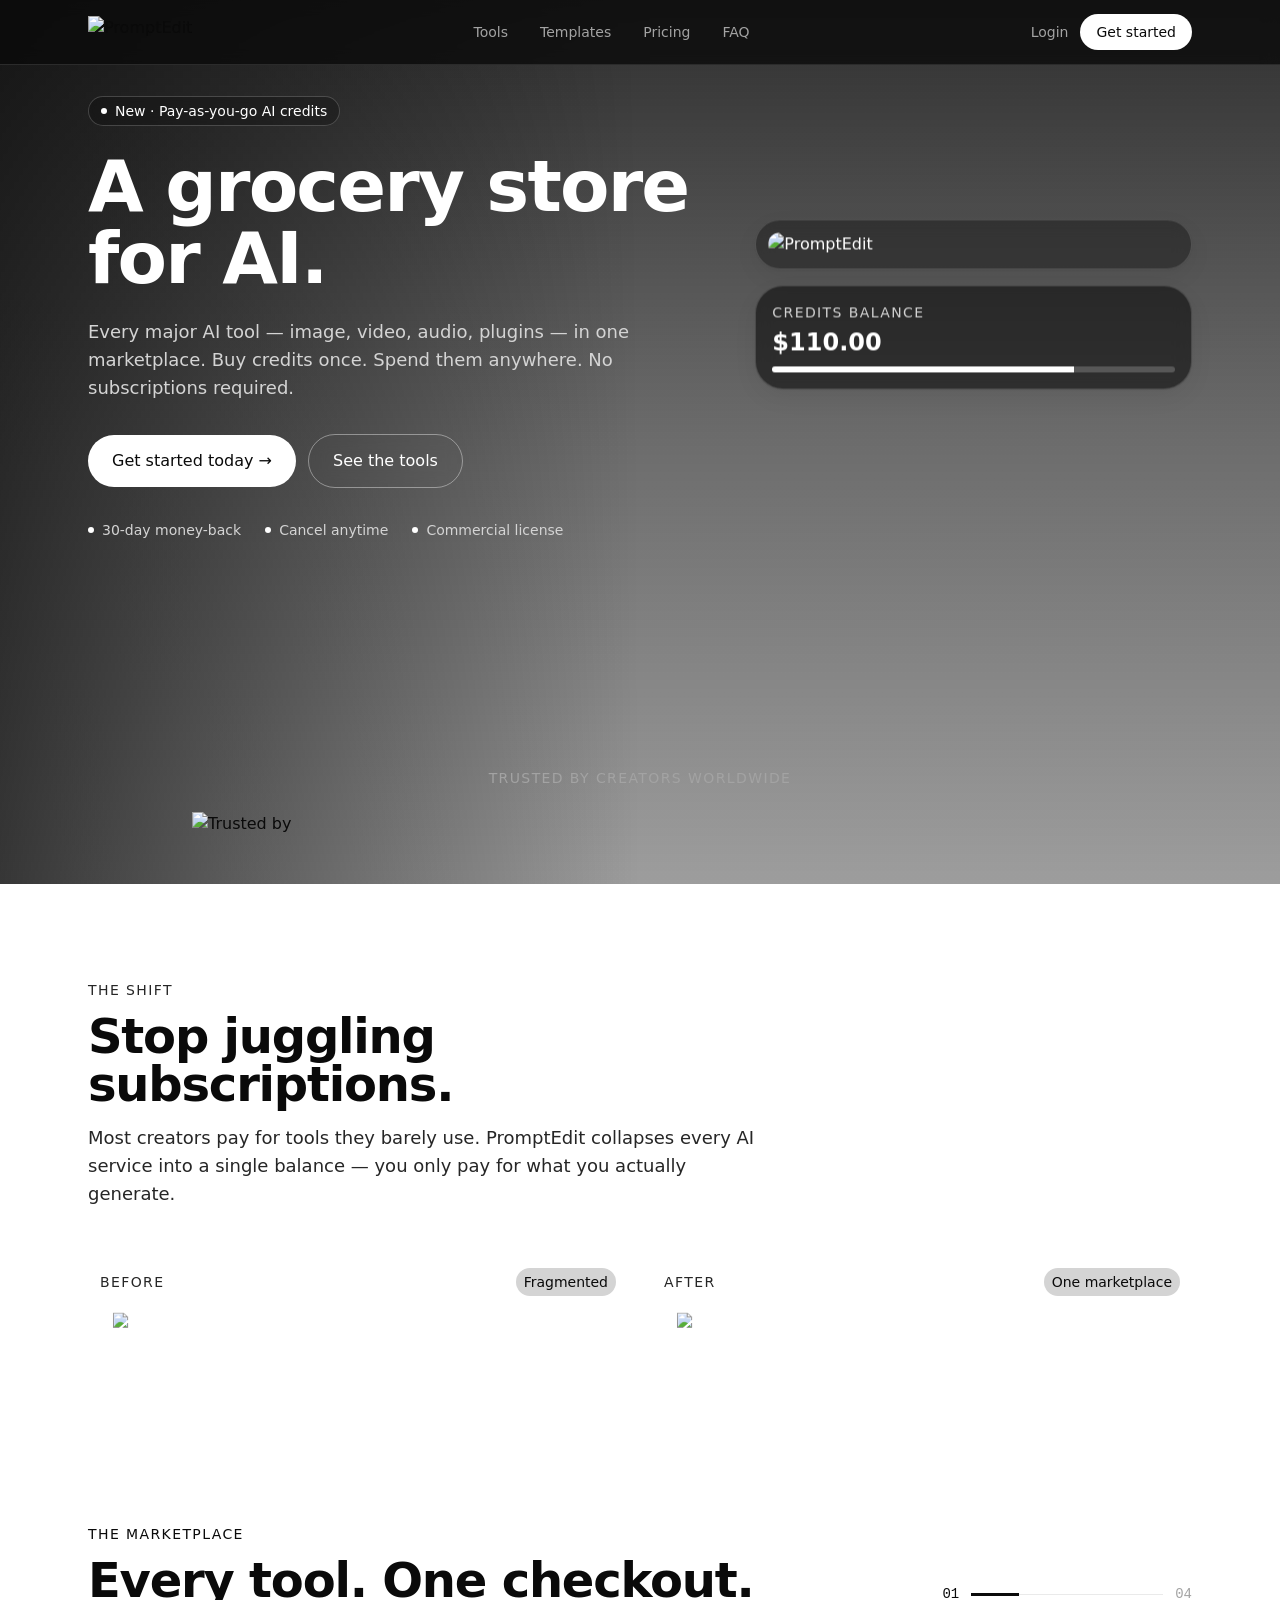
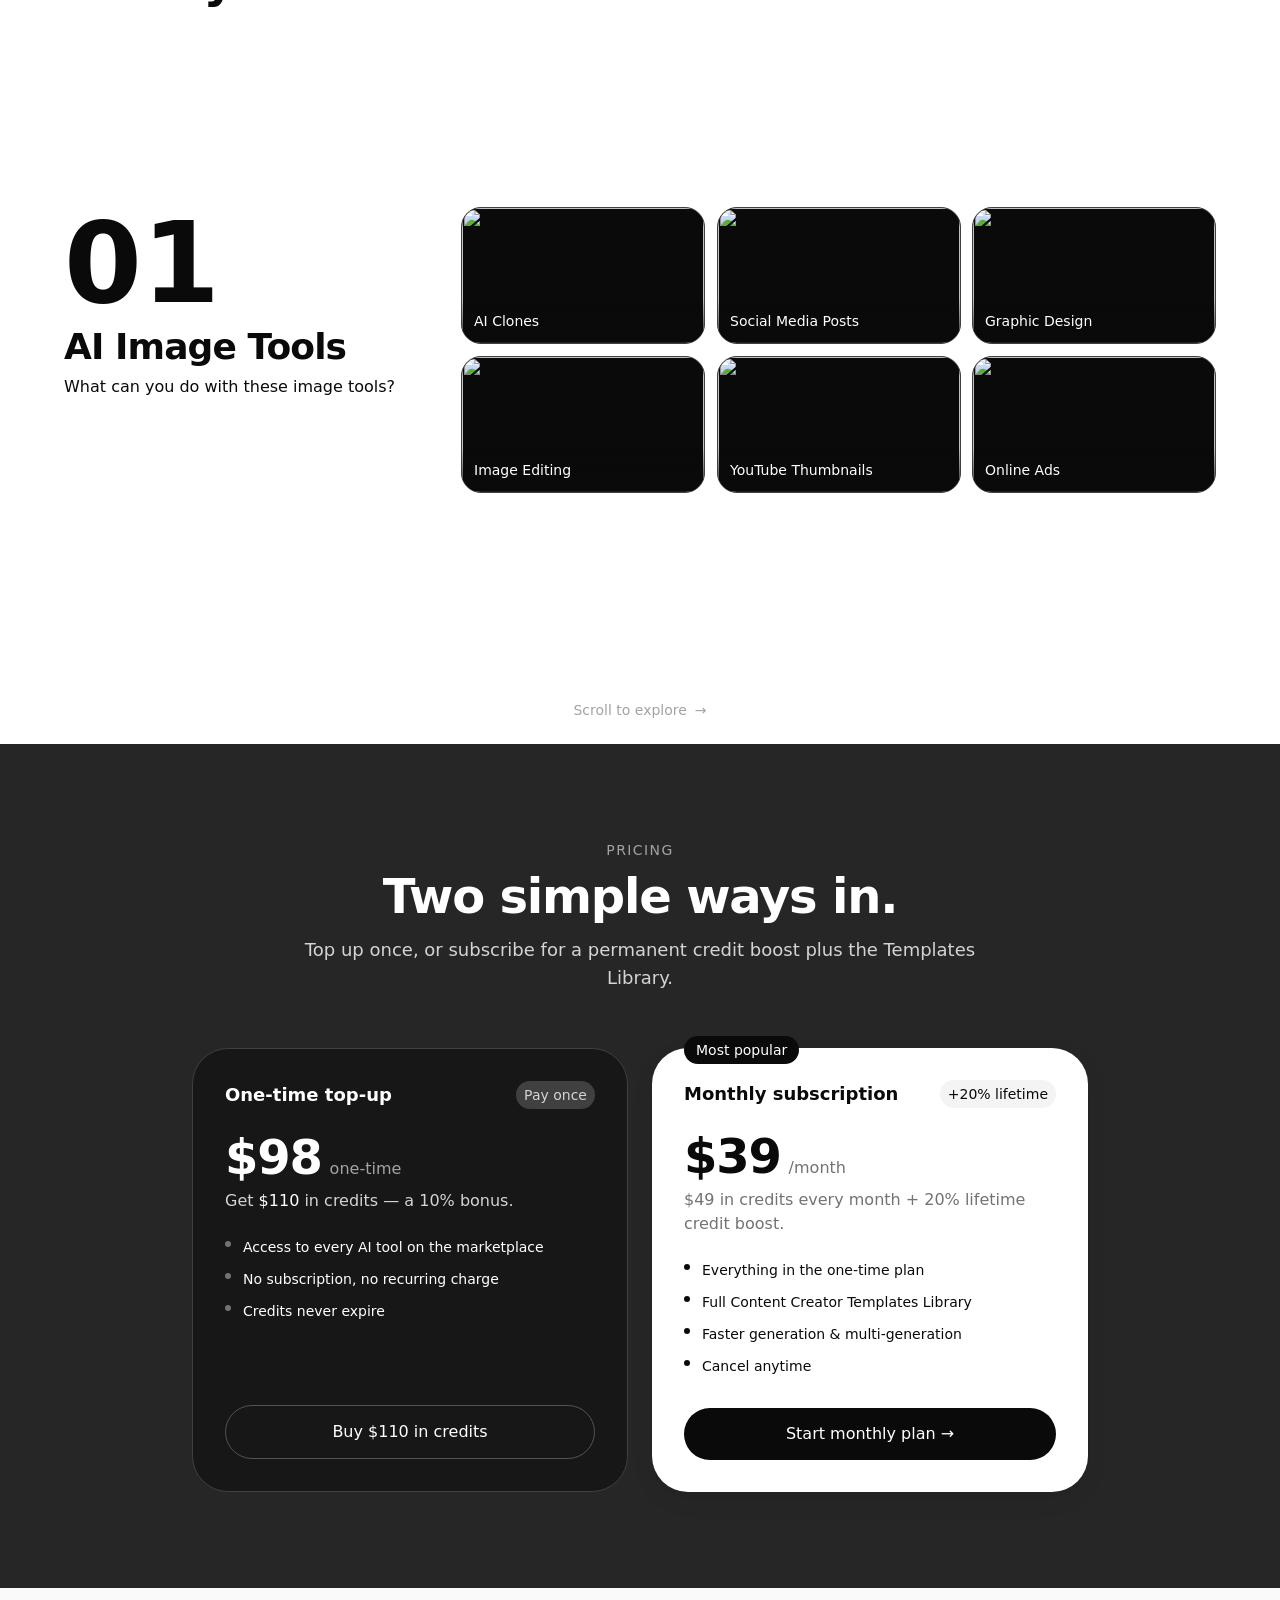
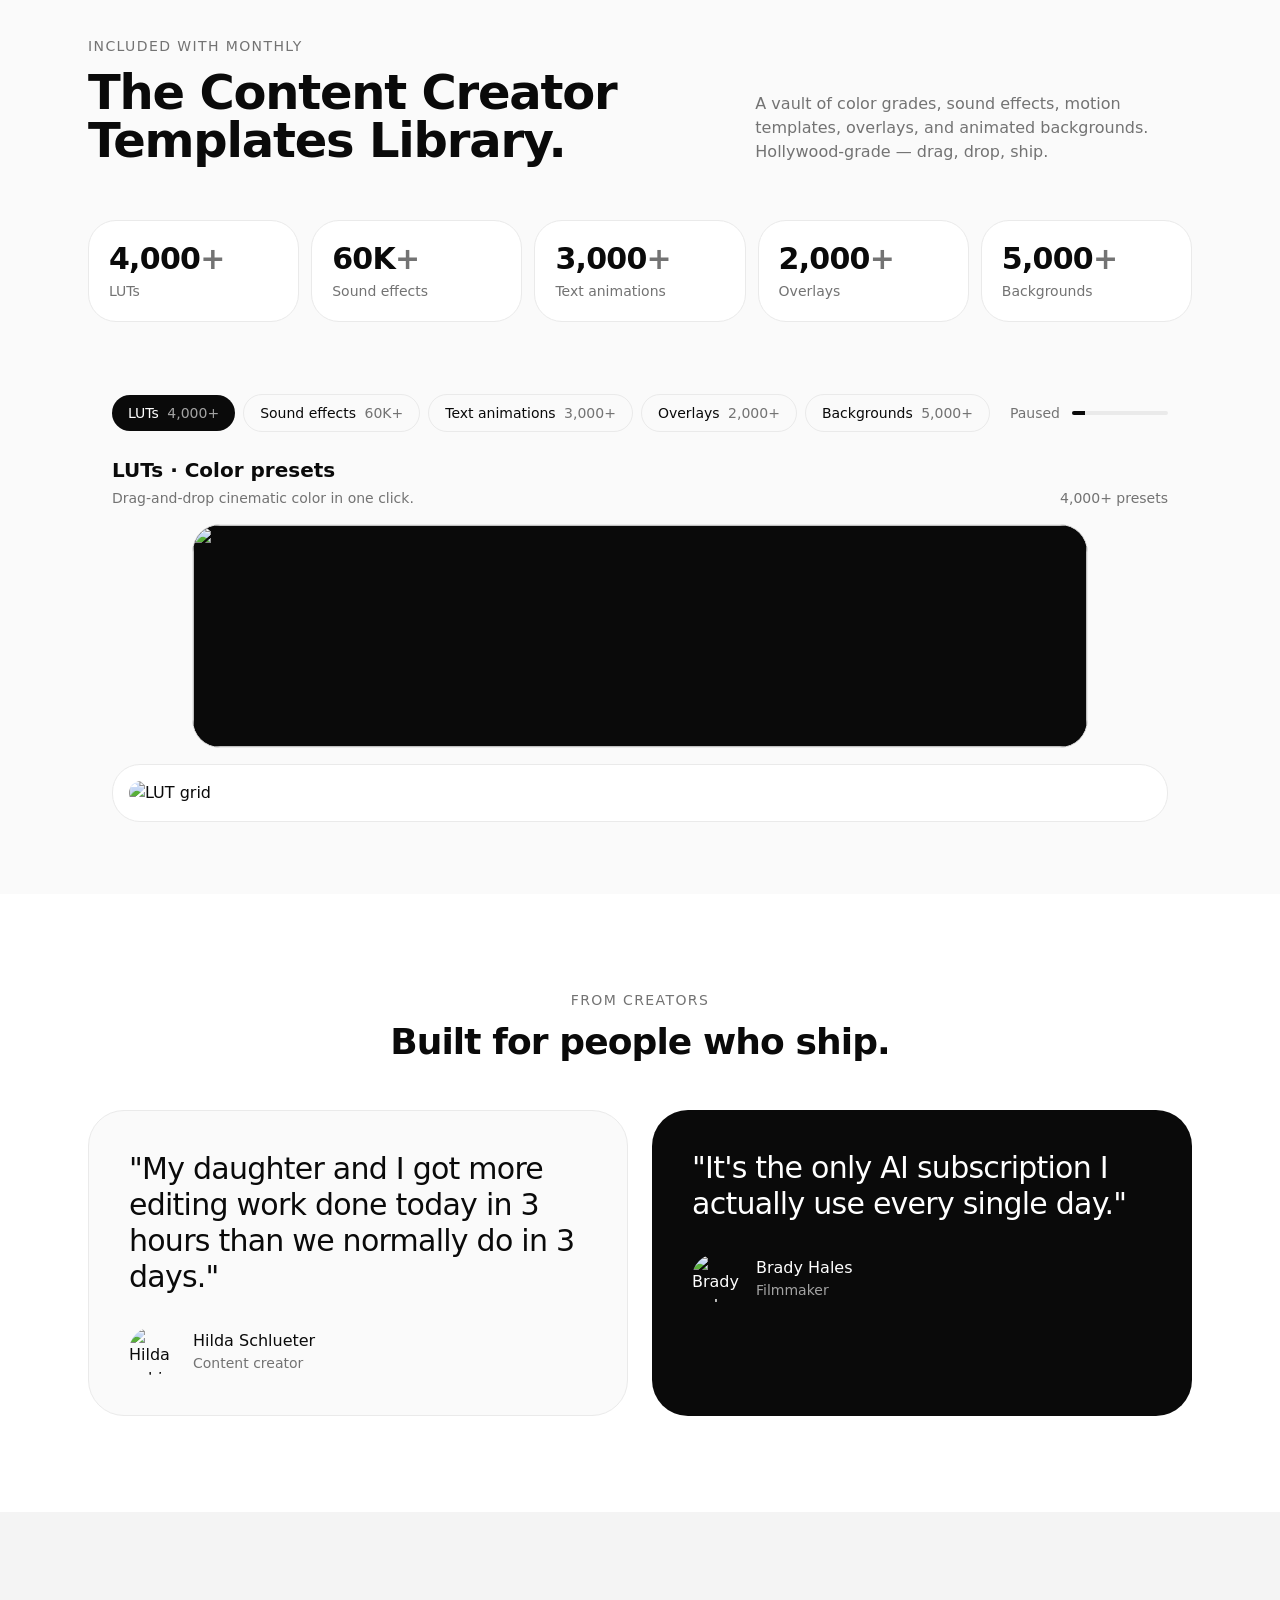
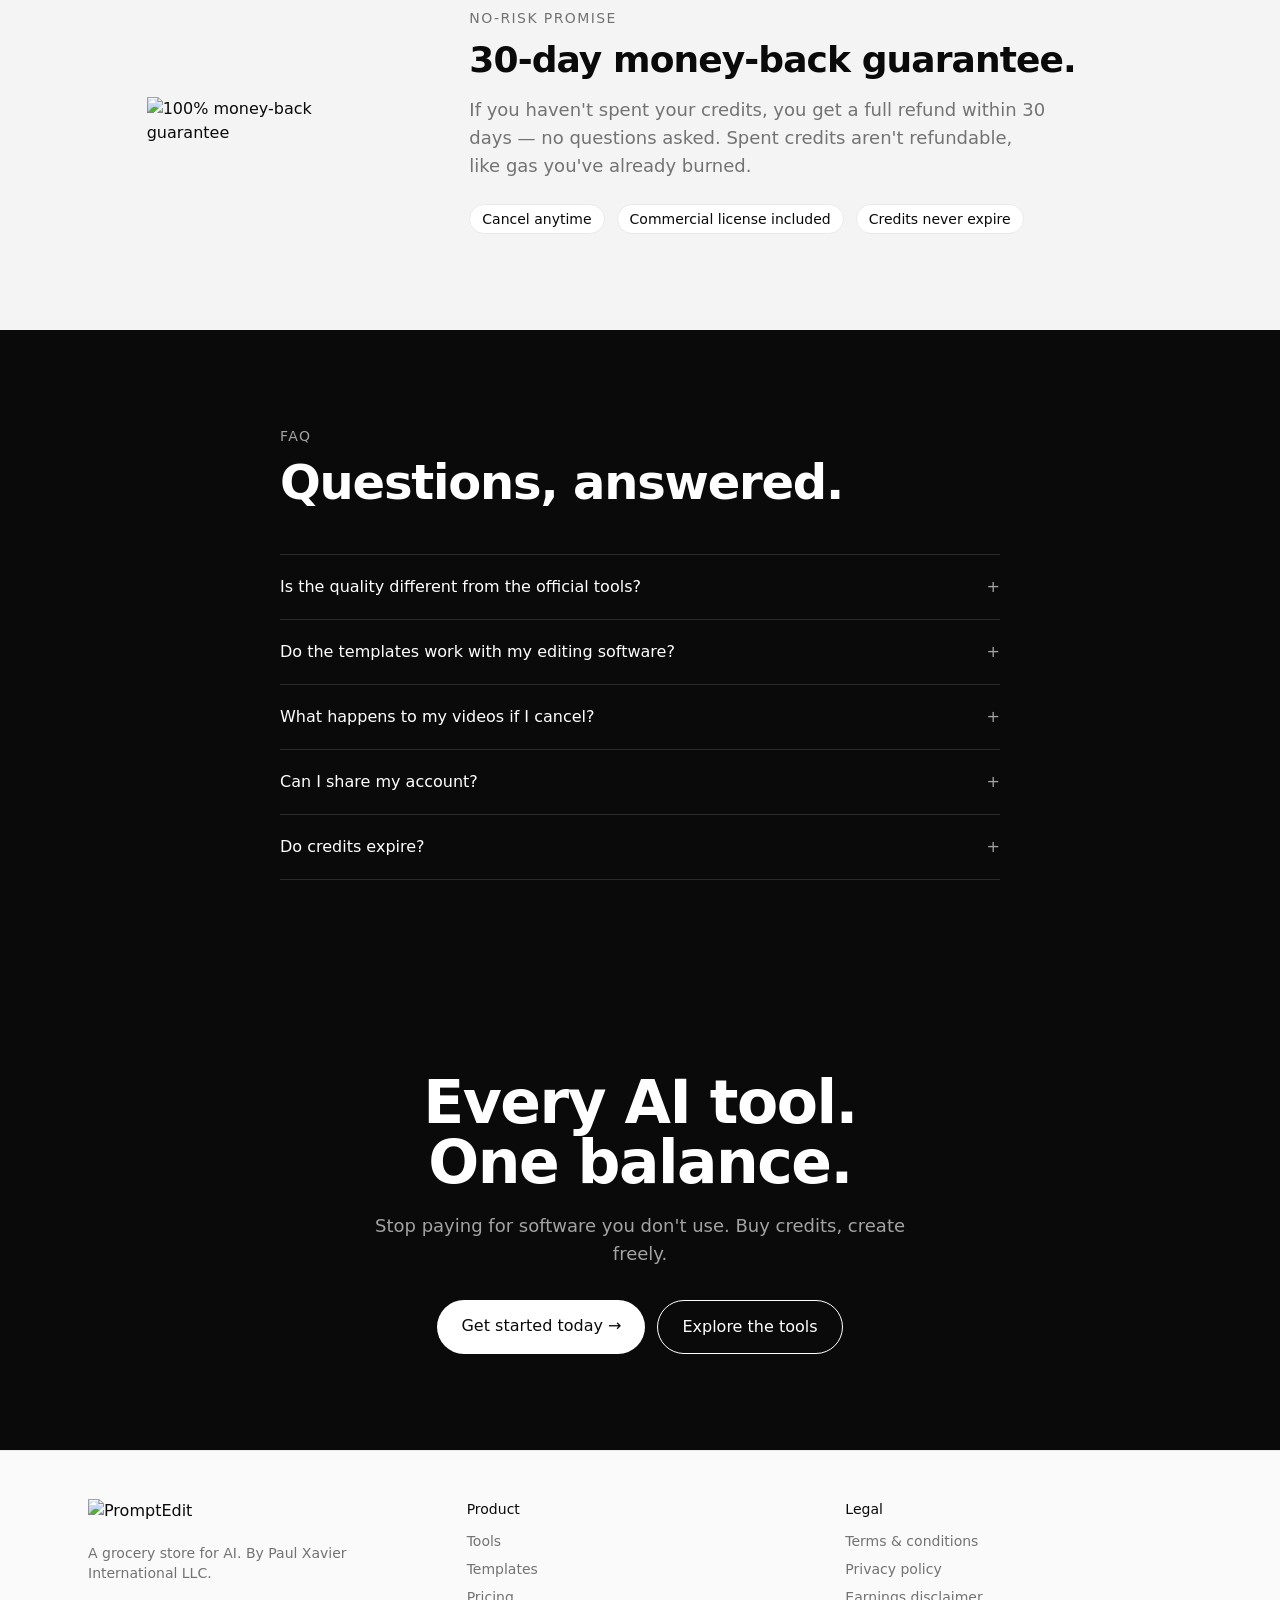
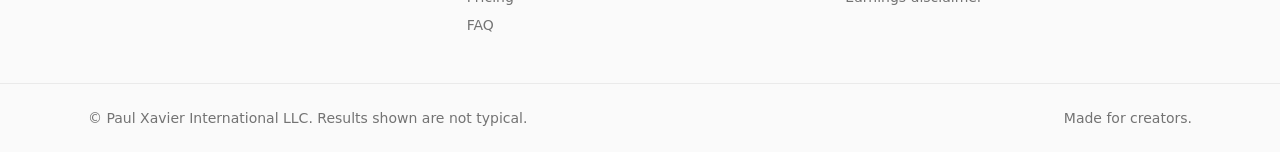
==== commit de656efe: "Perf pass: static Tailwind build, lazy media, posters, preconnects - Replace cdn.tailwindcss.com wit" ====
--- a/index.html
+++ b/index.html
@@ -5,35 +5,11 @@
   <meta name="viewport" content="width=device-width, initial-scale=1.0" />
   <title>PromptEdit — A grocery store for AI</title>
   <link rel="icon" type="image/png" href="favicon.png" />
-  <script src="https://cdn.tailwindcss.com"></script>
-  <script>
-    tailwind.config = {
-      theme: {
-        extend: {
-          colors: {
-            ink:   { DEFAULT: '#0A0A0A', 900: '#0A0A0A', 800: '#1A1A1A', 700: '#2B2B2B' },
-            paper: { DEFAULT: '#FFFFFF', 50: '#FAFAFA', 100: '#F4F4F4', 200: '#EAEAEA' },
-            mute:  { 500: '#737373', 400: '#A3A3A3', 300: '#D4D4D4' },
-          },
-          fontFamily: {
-            sans:    ['Cabinet Grotesk', 'ui-sans-serif', 'system-ui', 'sans-serif'],
-            display: ['Supreme', 'Cabinet Grotesk', 'ui-sans-serif', 'system-ui', 'sans-serif'],
-          },
-          borderRadius: {
-            'xs': '6px', 'sm': '10px', 'md': '14px',
-            'lg': '20px', 'xl': '28px', '2xl': '36px', 'pill': '999px',
-          },
-          boxShadow: {
-            'soft': '0 1px 2px rgba(10,10,10,0.04), 0 4px 12px rgba(10,10,10,0.04)',
-            'card': '0 1px 3px rgba(10,10,10,0.06), 0 8px 24px rgba(10,10,10,0.06)',
-          },
-        },
-      },
-    };
-  </script>
+  <!-- Pre-built Tailwind CSS (rebuild with: tailwindcss.exe -c tailwind.config.js -i tailwind-input.css -o tailwind.css --minify) -->
+  <link rel="stylesheet" href="tailwind.css" />
   <link rel="preconnect" href="https://api.fontshare.com" />
   <link rel="preconnect" href="https://cdn.fontshare.com" crossorigin />
-  <link href="https://api.fontshare.com/v2/css?f[]=cabinet-grotesk@200,300,400,500,700,800,900&f[]=supreme@100,200,300,400,500,700,800&display=swap" rel="stylesheet" />
+  <link href="https://api.fontshare.com/v2/css?f[]=cabinet-grotesk@400,500,700&f[]=supreme@400,500,700&display=swap" rel="stylesheet" />
   <link rel="stylesheet" href="style.css" />
   <style>
     html.lenis, html.lenis body { height: auto; }
@@ -53,13 +29,36 @@
     .magnetic { display: inline-flex; will-change: transform; }
     .magnetic-inner { display: inline-flex; will-change: transform; }
 
-    /* Reveal helpers */
-    [data-mask] { display: inline-block; overflow: hidden; vertical-align: bottom; }
-    [data-mask] > .mask-inner { display: inline-block; will-change: transform; }
-
     /* Tool video iframes: invisible until they finish loading, then fade in over the poster */
     [data-tools-video] { opacity: 0; transition: opacity 600ms ease; }
     [data-tools-video].is-loaded { opacity: 1; }
+
+    /* Hardware-accelerate the horizontal scroll track and isolate its repaints */
+    [data-tools-track] {
+      will-change: transform;
+      transform: translateZ(0);
+      backface-visibility: hidden;
+    }
+    /* Each panel paints on its own layer so off-screen panels don't drag down the visible one */
+    [data-tools-track] > [data-panel] {
+      contain: layout paint style;
+      transform: translateZ(0);
+    }
+    /* Video tiles get their own compositing layer to keep iframe repaints cheap */
+    [data-tools-track] [data-tools-video],
+    [data-tools-track] [data-panel] .aspect-video {
+      contain: layout paint;
+      transform: translateZ(0);
+    }
+
+    /* Templates gallery: isolate paints between hidden/visible panels so toggling
+       a tab doesn't reflow the whole section. */
+    #tpl-gallery .tpl-panel {
+      contain: layout paint style;
+    }
+    #tpl-gallery .tpl-panel iframe {
+      contain: layout paint;
+    }
   </style>
   <script src="https://cdnjs.cloudflare.com/ajax/libs/gsap/3.12.5/gsap.min.js"></script>
   <script src="https://cdnjs.cloudflare.com/ajax/libs/gsap/3.12.5/ScrollTrigger.min.js"></script>
@@ -76,6 +75,7 @@
       data-hero-video
       class="absolute inset-0 w-full h-full object-cover z-0 pointer-events-none will-change-transform origin-center"
       src="https://cdn.midjourney.com/video/204a7ca6-e598-486f-ac87-acba5c5a38fc/3.mp4"
+      poster="https://cdn.midjourney.com/5ceb618c-7109-4211-9061-8d118eae36ea/0_0.png"
       autoplay muted loop playsinline
     ></video>
 
@@ -89,15 +89,15 @@
             class="h-full"
           />
         </a>
-        <nav class="hidden md:flex items-center gap-8 text-smm text-mute-400">
+        <nav class="hidden md:flex items-center gap-8 text-sm text-mute-400">
           <a href="#tools" class="hover:text-paper transition">Tools</a>
           <a href="#templates" class="hover:text-paper transition">Templates</a>
           <a href="#pricing" class="hover:text-paper transition">Pricing</a>
           <a href="#faq" class="hover:text-paper transition">FAQ</a>
         </nav>
         <div class="flex items-center gap-3">
-          <a href="#" class="hidden sm:inline text-smm text-mute-400 hover:text-paper transition">Login</a>
-          <a href="#pricing" class="px-4 py-2 rounded-pill bg-paper text-ink text-smm font-medium hover:bg-paper-100 transition">Get started</a>
+          <a href="#" class="hidden sm:inline text-sm text-mute-400 hover:text-paper transition">Login</a>
+          <a href="#pricing" class="px-4 py-2 rounded-pill bg-paper text-ink text-sm font-medium hover:bg-paper-100 transition">Get started</a>
         </div>
       </div>
     </header>
@@ -112,7 +112,7 @@
       <div class="relative max-w-6xl mx-auto px-6 pt-24 pb-28">
         <div class="grid lg:grid-cols-12 gap-10 items-center">
           <div class="lg:col-span-7">
-            <span data-hero="badge" class="inline-flex items-center gap-2 px-3 py-1 rounded-pill border border-paper/20 bg-ink/30 backdrop-blur text-s text-paper">
+            <span data-hero="badge" class="inline-flex items-center gap-2 px-3 py-1 rounded-pill border border-paper/20 bg-ink/30 backdrop-blur text-sm text-paper">
               <span class="h-1.5 w-1.5 rounded-pill bg-paper"></span>
               New · Pay-as-you-go AI credits
             </span>
@@ -131,7 +131,7 @@
                 <span class="magnetic-inner">See the tools</span>
               </a>
             </div>
-            <div data-hero="trust" class="mt-8 flex flex-wrap items-center gap-6 text-smm text-mute-300">
+            <div data-hero="trust" class="mt-8 flex flex-wrap items-center gap-6 text-sm text-mute-300">
               <span class="flex items-center gap-2"><span class="h-1.5 w-1.5 rounded-pill bg-paper"></span>30-day money-back</span>
               <span class="flex items-center gap-2"><span class="h-1.5 w-1.5 rounded-pill bg-paper"></span>Cancel anytime</span>
               <span class="flex items-center gap-2"><span class="h-1.5 w-1.5 rounded-pill bg-paper"></span>Commercial license</span>
@@ -148,7 +148,7 @@
               />
             </div>
             <div class="rounded-xl bg-ink/60 border border-paper/15 backdrop-blur shadow-card p-4 hidden md:block">
-              <div class="text-s text-mute-300 uppercase tracking-widest">Credits balance</div>
+              <div class="text-sm text-mute-300 uppercase tracking-widest">Credits balance</div>
               <div class="mt-1 text-2xl font-semibold text-paper"><span data-count="110" data-count-prefix="$" data-count-suffix=".00">$110.00</span></div>
               <div class="mt-2 h-1.5 rounded-pill bg-paper/20 overflow-hidden">
                 <div data-hero-bar class="h-full w-3/4 bg-paper origin-left"></div>
@@ -162,7 +162,7 @@
     <!-- ── TRUSTED BY ── -->
     <section class="relative z-20">
       <div class="relative max-w-6xl mx-auto px-6 py-12">
-        <p class="text-center text-s uppercase tracking-widest text-mute-400 mb-6">Trusted by creators worldwide</p>
+        <p class="text-center text-sm uppercase tracking-widest text-mute-400 mb-6">Trusted by creators worldwide</p>
         <div class="marquee">
           <img src="https://kajabi-storefronts-production.kajabi-cdn.com/kajabi-storefronts-production/file-uploads/sites/8228/images/3f41f0-7e0d-a40c-b4f5-bd301788e3d0_Trusted_By_PE_.png" alt="Trusted by" class="w-full max-w-4xl mx-auto opacity-80" />
         </div>
@@ -175,7 +175,7 @@
   <section class="bg-paper">
     <div class="max-w-6xl mx-auto px-6 py-24">
       <div class="max-w-2xl mb-12">
-        <p class="text-s uppercase tracking-widest text-neutral-800 mb-3">The shift</p>
+        <p class="text-sm uppercase tracking-widest text-neutral-800 mb-3">The shift</p>
         <h2 class="text-4xl md:text-5xl font-semibold tracking-tight text-ink">Stop juggling subscriptions.</h2>
         <p class="mt-4 text-lg text-neutral-800">
           Most creators pay for tools they barely use. PromptEdit collapses every AI service
@@ -185,8 +185,8 @@
       <div class="grid md:grid-cols-2 gap-6">
         <div class="group rounded-2xl p-3 text-paper transition-all duration-500 hover:-translate-y-1">
           <div class="flex items-center justify-between mb-4">
-            <span class="text-smm uppercase tracking-widest text-neutral-800">Before</span>
-            <span class="px-2 py-1 rounded-pill bg-neutral-300 text-smm text-ink">Fragmented</span>
+            <span class="text-sm uppercase tracking-widest text-neutral-800">Before</span>
+            <span class="px-2 py-1 rounded-pill bg-neutral-300 text-sm text-ink">Fragmented</span>
           </div>
           <div class="overflow-hidden rounded-xl">
             <img src="https://kajabi-storefronts-production.kajabi-cdn.com/kajabi-storefronts-production/file-uploads/sites/8228/images/821c2a-37e6-8b-b36-c8bad0746f1_Before_promptedit_copy.png" alt="Before PromptEdit" class="w-full scale-95 transition-all duration-700 ease-out group-hover:scale-105 group-hover:brightness-110 group-hover:saturate-150" />
@@ -194,8 +194,8 @@
         </div>
         <div class="group rounded-2xl p-3 text-paper transition-all duration-500 hover:-translate-y-1">
           <div class="flex items-center justify-between mb-4">
-            <span class="text-smm uppercase tracking-widest text-neutral-800">After</span>
-            <span class="px-2 py-1 rounded-pill bg-neutral-300 text-ink text-smm">One marketplace</span>
+            <span class="text-sm uppercase tracking-widest text-neutral-800">After</span>
+            <span class="px-2 py-1 rounded-pill bg-neutral-300 text-ink text-sm">One marketplace</span>
           </div>
           <div class="overflow-hidden rounded-xl">
             <img src="https://kajabi-storefronts-production.kajabi-cdn.com/kajabi-storefronts-production/file-uploads/sites/8228/images/c6cb82f-c0-1f2-b48-2eec5ff2d80d_After_promptedit_copy.png" alt="After PromptEdit" class="w-full scale-95 transition-all duration-700 ease-out group-hover:scale-105 group-hover:brightness-110 group-hover:saturate-150" />
@@ -214,10 +214,10 @@
         <div class="max-w-6xl mx-auto px-6 pt-12 md:pt-20">
           <div class="flex items-end justify-between flex-wrap gap-4 pointer-events-auto">
             <div>
-              <p class="text-s uppercase tracking-widest text-mute-200 mb-3">The marketplace</p>
+              <p class="text-sm uppercase tracking-widest text-mute-200 mb-3">The marketplace</p>
               <h2 class="text-3xl md:text-5xl font-semibold tracking-tight">Every tool. One checkout.</h2>
             </div>
-            <div class="flex items-center gap-3 text-s text-mute-500">
+            <div class="flex items-center gap-3 text-sm text-mute-500">
               <span data-tools-current class="font-mono text-ink">01</span>
               <div class="w-32 md:w-48 h-px bg-paper-200 relative">
                 <div data-tools-bar class="absolute -inset-y-[1px] left-0 h-[3px] bg-ink transition-[width] duration-300" style="width:25%"></div>
@@ -247,7 +247,7 @@
                     <img src="https://embed-ssl.wistia.com/deliveries/03a0dffe1ce7befb12190779e46c532de8d0ce6f.jpg?image_crop_resized=960x540" alt="" class="absolute inset-0 w-full h-full object-cover pointer-events-none" loading="lazy" />
                     <iframe data-tools-video data-src="https://fast.wistia.net/embed/iframe/6ugrp949dp?autoPlay=true&silentAutoPlay=allow&muted=true&endVideoBehavior=loop&playButton=false&smallPlayButton=false&fullscreenButton=false&playbar=false&controlsVisibleOnLoad=false&volumeControl=false&settingsControl=false&doNotTrack=true&videoFoam=true" src="about:blank" class="absolute inset-0 w-full h-full pointer-events-none" allow="autoplay; fullscreen" allowtransparency="true" frameborder="0" scrolling="no" title="AI Clones"></iframe>
                     <div class="absolute bottom-0 left-0 right-0 p-2 md:p-3 bg-gradient-to-t from-ink/90 via-ink/40 to-transparent pointer-events-none">
-                      <p class="text-s md:text-smm font-medium text-paper">AI Clones</p>
+                      <p class="text-sm md:text-sm font-medium text-paper">AI Clones</p>
                     </div>
                   </div>
 
@@ -255,7 +255,7 @@
                     <img src="https://embed-ssl.wistia.com/deliveries/07899d9f389dcd488a18f1ad25a0324795d02d78.jpg?image_crop_resized=960x540" alt="" class="absolute inset-0 w-full h-full object-cover pointer-events-none" loading="lazy" />
                     <iframe data-tools-video data-src="https://fast.wistia.net/embed/iframe/5bzldtmz36?autoPlay=true&silentAutoPlay=allow&muted=true&endVideoBehavior=loop&playButton=false&smallPlayButton=false&fullscreenButton=false&playbar=false&controlsVisibleOnLoad=false&volumeControl=false&settingsControl=false&doNotTrack=true&videoFoam=true" src="about:blank" class="absolute inset-0 w-full h-full pointer-events-none" allow="autoplay; fullscreen" allowtransparency="true" frameborder="0" scrolling="no" title="Social Media Posts"></iframe>
                     <div class="absolute bottom-0 left-0 right-0 p-2 md:p-3 bg-gradient-to-t from-ink/90 via-ink/40 to-transparent pointer-events-none">
-                      <p class="text-s md:text-smm font-medium text-paper">Social Media Posts</p>
+                      <p class="text-sm md:text-sm font-medium text-paper">Social Media Posts</p>
                     </div>
                   </div>
 
@@ -263,7 +263,7 @@
                     <img src="https://embed-ssl.wistia.com/deliveries/862cd638153572251fee0dced4671398bb7cfa6c.jpg?image_crop_resized=960x540" alt="" class="absolute inset-0 w-full h-full object-cover pointer-events-none" loading="lazy" />
                     <iframe data-tools-video data-src="https://fast.wistia.net/embed/iframe/kvqvjrid9z?autoPlay=true&silentAutoPlay=allow&muted=true&endVideoBehavior=loop&playButton=false&smallPlayButton=false&fullscreenButton=false&playbar=false&controlsVisibleOnLoad=false&volumeControl=false&settingsControl=false&doNotTrack=true&videoFoam=true" src="about:blank" class="absolute inset-0 w-full h-full pointer-events-none" allow="autoplay; fullscreen" allowtransparency="true" frameborder="0" scrolling="no" title="Graphic Design"></iframe>
                     <div class="absolute bottom-0 left-0 right-0 p-2 md:p-3 bg-gradient-to-t from-ink/90 via-ink/40 to-transparent pointer-events-none">
-                      <p class="text-s md:text-smm font-medium text-paper">Graphic Design</p>
+                      <p class="text-sm md:text-sm font-medium text-paper">Graphic Design</p>
                     </div>
                   </div>
 
@@ -271,7 +271,7 @@
                     <img src="https://embed-ssl.wistia.com/deliveries/3338a0066c6741c886085cca3d318687129987ed.jpg?image_crop_resized=960x540" alt="" class="absolute inset-0 w-full h-full object-cover pointer-events-none" loading="lazy" />
                     <iframe data-tools-video data-src="https://fast.wistia.net/embed/iframe/72zakh7jbf?autoPlay=true&silentAutoPlay=allow&muted=true&endVideoBehavior=loop&playButton=false&smallPlayButton=false&fullscreenButton=false&playbar=false&controlsVisibleOnLoad=false&volumeControl=false&settingsControl=false&doNotTrack=true&videoFoam=true" src="about:blank" class="absolute inset-0 w-full h-full pointer-events-none" allow="autoplay; fullscreen" allowtransparency="true" frameborder="0" scrolling="no" title="Image Editing"></iframe>
                     <div class="absolute bottom-0 left-0 right-0 p-2 md:p-3 bg-gradient-to-t from-ink/90 via-ink/40 to-transparent pointer-events-none">
-                      <p class="text-s md:text-smm font-medium text-paper">Image Editing</p>
+                      <p class="text-sm md:text-sm font-medium text-paper">Image Editing</p>
                     </div>
                   </div>
 
@@ -279,7 +279,7 @@
                     <img src="https://embed-ssl.wistia.com/deliveries/718230370e46300dc4ca1c8c2c3ab7f753782edf.jpg?image_crop_resized=960x540" alt="" class="absolute inset-0 w-full h-full object-cover pointer-events-none" loading="lazy" />
                     <iframe data-tools-video data-src="https://fast.wistia.net/embed/iframe/yrq89m8ns0?autoPlay=true&silentAutoPlay=allow&muted=true&endVideoBehavior=loop&playButton=false&smallPlayButton=false&fullscreenButton=false&playbar=false&controlsVisibleOnLoad=false&volumeControl=false&settingsControl=false&doNotTrack=true&videoFoam=true" src="about:blank" class="absolute inset-0 w-full h-full pointer-events-none" allow="autoplay; fullscreen" allowtransparency="true" frameborder="0" scrolling="no" title="YouTube Thumbnails"></iframe>
                     <div class="absolute bottom-0 left-0 right-0 p-2 md:p-3 bg-gradient-to-t from-ink/90 via-ink/40 to-transparent pointer-events-none">
-                      <p class="text-s md:text-smm font-medium text-paper">YouTube Thumbnails</p>
+                      <p class="text-sm md:text-sm font-medium text-paper">YouTube Thumbnails</p>
                     </div>
                   </div>
 
@@ -287,7 +287,7 @@
                     <img src="https://embed-ssl.wistia.com/deliveries/4a12d5370b0e698ddc2f5c786bd5d98cf4da17b4.jpg?image_crop_resized=960x540" alt="" class="absolute inset-0 w-full h-full object-cover pointer-events-none" loading="lazy" />
                     <iframe data-tools-video data-src="https://fast.wistia.net/embed/iframe/cypx73wu36?autoPlay=true&silentAutoPlay=allow&muted=true&endVideoBehavior=loop&playButton=false&smallPlayButton=false&fullscreenButton=false&playbar=false&controlsVisibleOnLoad=false&volumeControl=false&settingsControl=false&doNotTrack=true&videoFoam=true" src="about:blank" class="absolute inset-0 w-full h-full pointer-events-none" allow="autoplay; fullscreen" allowtransparency="true" frameborder="0" scrolling="no" title="Online Ads"></iframe>
                     <div class="absolute bottom-0 left-0 right-0 p-2 md:p-3 bg-gradient-to-t from-ink/90 via-ink/40 to-transparent pointer-events-none">
-                      <p class="text-s md:text-smm font-medium text-paper">Online Ads</p>
+                      <p class="text-sm md:text-sm font-medium text-paper">Online Ads</p>
                     </div>
                   </div>
 
@@ -313,7 +313,7 @@
                     <img src="https://embed-ssl.wistia.com/deliveries/71faa554636db18800845e20e4d6ac0334615598.jpg?image_crop_resized=960x540" alt="" class="absolute inset-0 w-full h-full object-cover pointer-events-none" loading="lazy" />
                     <iframe data-tools-video data-src="https://fast.wistia.net/embed/iframe/v39qn2mla0?autoPlay=true&silentAutoPlay=allow&muted=true&endVideoBehavior=loop&playButton=false&smallPlayButton=false&fullscreenButton=false&playbar=false&controlsVisibleOnLoad=false&volumeControl=false&settingsControl=false&doNotTrack=true&videoFoam=true" src="about:blank" class="absolute inset-0 w-full h-full pointer-events-none" allow="autoplay; fullscreen" allowtransparency="true" frameborder="0" scrolling="no" title="Clone Videos"></iframe>
                     <div class="absolute bottom-0 left-0 right-0 p-2 md:p-3 bg-gradient-to-t from-ink/90 via-ink/40 to-transparent pointer-events-none">
-                      <p class="text-s md:text-smm font-medium text-paper">Clone Videos</p>
+                      <p class="text-sm md:text-sm font-medium text-paper">Clone Videos</p>
                     </div>
                   </div>
 
@@ -321,7 +321,7 @@
                     <img src="https://embed-ssl.wistia.com/deliveries/4698dda4ea29cd6d1f1274e009b084d7845b11bb.jpg?image_crop_resized=960x540" alt="" class="absolute inset-0 w-full h-full object-cover pointer-events-none" loading="lazy" />
                     <iframe data-tools-video data-src="https://fast.wistia.net/embed/iframe/qx4qain2eg?autoPlay=true&silentAutoPlay=allow&muted=true&endVideoBehavior=loop&playButton=false&smallPlayButton=false&fullscreenButton=false&playbar=false&controlsVisibleOnLoad=false&volumeControl=false&settingsControl=false&doNotTrack=true&videoFoam=true" src="about:blank" class="absolute inset-0 w-full h-full pointer-events-none" allow="autoplay; fullscreen" allowtransparency="true" frameborder="0" scrolling="no" title="Visual Effects"></iframe>
                     <div class="absolute bottom-0 left-0 right-0 p-2 md:p-3 bg-gradient-to-t from-ink/90 via-ink/40 to-transparent pointer-events-none">
-                      <p class="text-s md:text-smm font-medium text-paper">Visual Effects</p>
+                      <p class="text-sm md:text-sm font-medium text-paper">Visual Effects</p>
                     </div>
                   </div>
 
@@ -329,7 +329,7 @@
                     <img src="https://embed-ssl.wistia.com/deliveries/ddbfeddbec8f3c0dc6f60e80d1e5a099cb0e51c6.jpg?image_crop_resized=960x540" alt="" class="absolute inset-0 w-full h-full object-cover pointer-events-none" loading="lazy" />
                     <iframe data-tools-video data-src="https://fast.wistia.net/embed/iframe/3rllmh5doc?autoPlay=true&silentAutoPlay=allow&muted=true&endVideoBehavior=loop&playButton=false&smallPlayButton=false&fullscreenButton=false&playbar=false&controlsVisibleOnLoad=false&volumeControl=false&settingsControl=false&doNotTrack=true&videoFoam=true" src="about:blank" class="absolute inset-0 w-full h-full pointer-events-none" allow="autoplay; fullscreen" allowtransparency="true" frameborder="0" scrolling="no" title="Cinematic Films"></iframe>
                     <div class="absolute bottom-0 left-0 right-0 p-2 md:p-3 bg-gradient-to-t from-ink/90 via-ink/40 to-transparent pointer-events-none">
-                      <p class="text-s md:text-smm font-medium text-paper">Cinematic Films</p>
+                      <p class="text-sm md:text-sm font-medium text-paper">Cinematic Films</p>
                     </div>
                   </div>
 
@@ -337,7 +337,7 @@
                     <img src="https://embed-ssl.wistia.com/deliveries/b110ed999fcfb57b1c1bd9818daf1e9b4226b02f.jpg?image_crop_resized=960x540" alt="" class="absolute inset-0 w-full h-full object-cover pointer-events-none" loading="lazy" />
                     <iframe data-tools-video data-src="https://fast.wistia.net/embed/iframe/1muopqfwh6?autoPlay=true&silentAutoPlay=allow&muted=true&endVideoBehavior=loop&playButton=false&smallPlayButton=false&fullscreenButton=false&playbar=false&controlsVisibleOnLoad=false&volumeControl=false&settingsControl=false&doNotTrack=true&videoFoam=true" src="about:blank" class="absolute inset-0 w-full h-full pointer-events-none" allow="autoplay; fullscreen" allowtransparency="true" frameborder="0" scrolling="no" title="Video Ads"></iframe>
                     <div class="absolute bottom-0 left-0 right-0 p-2 md:p-3 bg-gradient-to-t from-ink/90 via-ink/40 to-transparent pointer-events-none">
-                      <p class="text-s md:text-smm font-medium text-paper">Video Ads</p>
+                      <p class="text-sm md:text-sm font-medium text-paper">Video Ads</p>
                     </div>
                   </div>
 
@@ -345,7 +345,7 @@
                     <img src="https://embed-ssl.wistia.com/deliveries/cd1090f3a99b05c6f01a40f9118245b97cb387df.jpg?image_crop_resized=960x540" alt="" class="absolute inset-0 w-full h-full object-cover pointer-events-none" loading="lazy" />
                     <iframe data-tools-video data-src="https://fast.wistia.net/embed/iframe/fq2zoz36cz?autoPlay=true&silentAutoPlay=allow&muted=true&endVideoBehavior=loop&playButton=false&smallPlayButton=false&fullscreenButton=false&playbar=false&controlsVisibleOnLoad=false&volumeControl=false&settingsControl=false&doNotTrack=true&videoFoam=true" src="about:blank" class="absolute inset-0 w-full h-full pointer-events-none" allow="autoplay; fullscreen" allowtransparency="true" frameborder="0" scrolling="no" title="Reels & TikToks"></iframe>
                     <div class="absolute bottom-0 left-0 right-0 p-2 md:p-3 bg-gradient-to-t from-ink/90 via-ink/40 to-transparent pointer-events-none">
-                      <p class="text-s md:text-smm font-medium text-paper">Reels &amp; TikToks</p>
+                      <p class="text-sm md:text-sm font-medium text-paper">Reels &amp; TikToks</p>
                     </div>
                   </div>
 
@@ -353,7 +353,7 @@
                     <img src="https://embed-ssl.wistia.com/deliveries/6092ac0dd155b243cf4f00848cb25c8cf142bd75.jpg?image_crop_resized=960x540" alt="" class="absolute inset-0 w-full h-full object-cover pointer-events-none" loading="lazy" />
                     <iframe data-tools-video data-src="https://fast.wistia.net/embed/iframe/8nri26so0p?autoPlay=true&silentAutoPlay=allow&muted=true&endVideoBehavior=loop&playButton=false&smallPlayButton=false&fullscreenButton=false&playbar=false&controlsVisibleOnLoad=false&volumeControl=false&settingsControl=false&doNotTrack=true&videoFoam=true" src="about:blank" class="absolute inset-0 w-full h-full pointer-events-none" allow="autoplay; fullscreen" allowtransparency="true" frameborder="0" scrolling="no" title="YouTube Videos"></iframe>
                     <div class="absolute bottom-0 left-0 right-0 p-2 md:p-3 bg-gradient-to-t from-ink/90 via-ink/40 to-transparent pointer-events-none">
-                      <p class="text-s md:text-smm font-medium text-paper">YouTube Videos</p>
+                      <p class="text-sm md:text-sm font-medium text-paper">YouTube Videos</p>
                     </div>
                   </div>
 
@@ -379,7 +379,7 @@
                     <img src="https://embed-ssl.wistia.com/deliveries/f67dbd9c93c0e6fe6558167fc9e50a93.jpg?image_crop_resized=960x540" alt="" class="absolute inset-0 w-full h-full object-cover pointer-events-none" loading="lazy" />
                     <iframe data-tools-video data-src="https://fast.wistia.net/embed/iframe/rsh692c710?autoPlay=true&silentAutoPlay=allow&muted=true&endVideoBehavior=loop&playButton=false&smallPlayButton=false&fullscreenButton=false&playbar=false&controlsVisibleOnLoad=false&volumeControl=false&settingsControl=false&doNotTrack=true&videoFoam=true" src="about:blank" class="absolute inset-0 w-full h-full pointer-events-none" allow="autoplay; fullscreen" allowtransparency="true" frameborder="0" scrolling="no" title="AI Voiceovers"></iframe>
                     <div class="absolute bottom-0 left-0 right-0 p-2 md:p-3 bg-gradient-to-t from-ink/90 via-ink/40 to-transparent pointer-events-none">
-                      <p class="text-s md:text-smm font-medium text-paper">AI Voiceovers</p>
+                      <p class="text-sm md:text-sm font-medium text-paper">AI Voiceovers</p>
                     </div>
                   </div>
 
@@ -387,7 +387,7 @@
                     <img src="https://embed-ssl.wistia.com/deliveries/4541f5cc8e6c9e6156b454d272cd4264.jpg?image_crop_resized=960x540" alt="" class="absolute inset-0 w-full h-full object-cover pointer-events-none" loading="lazy" />
                     <iframe data-tools-video data-src="https://fast.wistia.net/embed/iframe/rusyskd1ox?autoPlay=true&silentAutoPlay=allow&muted=true&endVideoBehavior=loop&playButton=false&smallPlayButton=false&fullscreenButton=false&playbar=false&controlsVisibleOnLoad=false&volumeControl=false&settingsControl=false&doNotTrack=true&videoFoam=true" src="about:blank" class="absolute inset-0 w-full h-full pointer-events-none" allow="autoplay; fullscreen" allowtransparency="true" frameborder="0" scrolling="no" title="AI Voice Clones"></iframe>
                     <div class="absolute bottom-0 left-0 right-0 p-2 md:p-3 bg-gradient-to-t from-ink/90 via-ink/40 to-transparent pointer-events-none">
-                      <p class="text-s md:text-smm font-medium text-paper">AI Voice Clones</p>
+                      <p class="text-sm md:text-sm font-medium text-paper">AI Voice Clones</p>
                     </div>
                   </div>
 
@@ -395,7 +395,7 @@
                     <img src="https://embed-ssl.wistia.com/deliveries/05b35e11964d9e59a30c48d00257b965.jpg?image_crop_resized=960x540" alt="" class="absolute inset-0 w-full h-full object-cover pointer-events-none" loading="lazy" />
                     <iframe data-tools-video data-src="https://fast.wistia.net/embed/iframe/x6w5dao4h0?autoPlay=true&silentAutoPlay=allow&muted=true&endVideoBehavior=loop&playButton=false&smallPlayButton=false&fullscreenButton=false&playbar=false&controlsVisibleOnLoad=false&volumeControl=false&settingsControl=false&doNotTrack=true&videoFoam=true" src="about:blank" class="absolute inset-0 w-full h-full pointer-events-none" allow="autoplay; fullscreen" allowtransparency="true" frameborder="0" scrolling="no" title="Voice Swaps"></iframe>
                     <div class="absolute bottom-0 left-0 right-0 p-2 md:p-3 bg-gradient-to-t from-ink/90 via-ink/40 to-transparent pointer-events-none">
-                      <p class="text-s md:text-smm font-medium text-paper">Voice Swaps</p>
+                      <p class="text-sm md:text-sm font-medium text-paper">Voice Swaps</p>
                     </div>
                   </div>
 
@@ -403,7 +403,7 @@
                     <img src="https://embed-ssl.wistia.com/deliveries/7d3087ee8effee2a51be8d803f7c25f1.jpg?image_crop_resized=960x540" alt="" class="absolute inset-0 w-full h-full object-cover pointer-events-none" loading="lazy" />
                     <iframe data-tools-video data-src="https://fast.wistia.net/embed/iframe/0yhtigj9mg?autoPlay=true&silentAutoPlay=allow&muted=true&endVideoBehavior=loop&playButton=false&smallPlayButton=false&fullscreenButton=false&playbar=false&controlsVisibleOnLoad=false&volumeControl=false&settingsControl=false&doNotTrack=true&videoFoam=true" src="about:blank" class="absolute inset-0 w-full h-full pointer-events-none" allow="autoplay; fullscreen" allowtransparency="true" frameborder="0" scrolling="no" title="AI Sound Effects"></iframe>
                     <div class="absolute bottom-0 left-0 right-0 p-2 md:p-3 bg-gradient-to-t from-ink/90 via-ink/40 to-transparent pointer-events-none">
-                      <p class="text-s md:text-smm font-medium text-paper">AI Sound Effects</p>
+                      <p class="text-sm md:text-sm font-medium text-paper">AI Sound Effects</p>
                     </div>
                   </div>
 
@@ -411,7 +411,7 @@
                     <img src="https://embed-ssl.wistia.com/deliveries/6228a93e2476bc163caba1eeb3c0dd99.jpg?image_crop_resized=960x540" alt="" class="absolute inset-0 w-full h-full object-cover pointer-events-none" loading="lazy" />
                     <iframe data-tools-video data-src="https://fast.wistia.net/embed/iframe/81m386dh7h?autoPlay=true&silentAutoPlay=allow&muted=true&endVideoBehavior=loop&playButton=false&smallPlayButton=false&fullscreenButton=false&playbar=false&controlsVisibleOnLoad=false&volumeControl=false&settingsControl=false&doNotTrack=true&videoFoam=true" src="about:blank" class="absolute inset-0 w-full h-full pointer-events-none" allow="autoplay; fullscreen" allowtransparency="true" frameborder="0" scrolling="no" title="AI Music Generation"></iframe>
                     <div class="absolute bottom-0 left-0 right-0 p-2 md:p-3 bg-gradient-to-t from-ink/90 via-ink/40 to-transparent pointer-events-none">
-                      <p class="text-s md:text-smm font-medium text-paper">AI Music Generation</p>
+                      <p class="text-sm md:text-sm font-medium text-paper">AI Music Generation</p>
                     </div>
                   </div>
 
@@ -429,13 +429,7 @@
                 <div class="text-7xl md:text-[8rem] font-semibold text-ink leading-none mb-2">04</div>
                 <h3 class="text-3xl md:text-5xl font-semibold tracking-tight mb-2">AI Editing Plugins</h3>
                 <p class="text-base md:text-lg text-mute-400 mb-4">Access AI tools inside your editing software.</p>
-                <p class="text-smm md:text-base text-mute-200 max-w-md mb-6">No need to open a browser. The plugins live inside your favorite NLE — generate AI creations and drop them straight into the timeline.</p>
-                <div class="flex flex-wrap gap-2 max-w-md">
-                  <div class="px-3 py-2.5 rounded-lg border border-paper-200 bg-paper-50 text-s md:text-smm text-ink">Premiere Pro</div>
-                  <div class="px-3 py-2.5 rounded-lg border border-paper-200 bg-paper-50 text-s md:text-smm text-ink">Final Cut Pro</div>
-                  <div class="px-3 py-2.5 rounded-lg border border-paper-200 bg-paper-50 text-s md:text-smm text-ink">DaVinci Resolve</div>
-                  <div class="px-3 py-2.5 rounded-lg border border-paper-200 bg-paper-50 text-s md:text-smm text-ink">After Effects</div>
-                </div>
+                <p class="text-sm md:text-base text-mute-200 max-w-md mb-6">No need to open a browser. The plugins live inside your favorite NLE — generate AI creations and drop them straight into the timeline.</p>
               </div>
               <div class="lg:col-span-6">
                 <div class="relative aspect-video overflow-hidden rounded-2xl border border-neutral-700 bg-ink">
@@ -450,7 +444,7 @@
       </div>
 
       <!-- Scroll hint -->
-      <div class="absolute bottom-6 left-1/2 -translate-x-1/2 z-20 text-s text-mute-400 flex items-center gap-2 pointer-events-none">
+      <div class="absolute bottom-6 left-1/2 -translate-x-1/2 z-20 text-sm text-mute-400 flex items-center gap-2 pointer-events-none">
         <span>Scroll to explore</span>
         <span aria-hidden="true">→</span>
       </div>
@@ -470,8 +464,24 @@
       var bar = document.querySelector('[data-tools-bar]');
       if (!panels.length) return;
 
-      // Lazy-load the video panel iframes once the section approaches viewport
-      var lazyIframes = document.querySelectorAll('[data-tools-video][data-src]');
+      // Group lazy-loadable iframes per panel so we can stagger their loading.
+      // Loading 20+ Wistia iframes at once was the main cause of lag.
+      var panelVideos = panels.map(function (panel) {
+        return Array.prototype.slice.call(panel.querySelectorAll('[data-tools-video][data-src]'));
+      });
+      var loadedPanels = Object.create(null);
+
+      function loadPanelVideos(idx) {
+        if (idx < 0 || idx >= panels.length || loadedPanels[idx]) return;
+        loadedPanels[idx] = true;
+        (panelVideos[idx] || []).forEach(function (f) {
+          if (f.dataset.src && (!f.src || f.src === 'about:blank')) {
+            f.addEventListener('load', function () { f.classList.add('is-loaded'); }, { once: true });
+            f.src = f.dataset.src;
+          }
+        });
+      }
+
       // Fade in iframes that don't need lazy-loading once they finish their initial load
       document.querySelectorAll('[data-tools-video]:not([data-src])').forEach(function (f) {
         f.addEventListener('load', function () { f.classList.add('is-loaded'); }, { once: true });
@@ -479,18 +489,13 @@
           f.classList.add('is-loaded');
         }
       });
+
+      // Load only panel 1 when section approaches viewport
       ScrollTrigger.create({
         trigger: trigger,
         start: 'top bottom',
         once: true,
-        onEnter: function () {
-          lazyIframes.forEach(function (f) {
-            if (f.dataset.src && (!f.src || f.src === 'about:blank')) {
-              f.addEventListener('load', function () { f.classList.add('is-loaded'); }, { once: true });
-              f.src = f.dataset.src;
-            }
-          });
-        }
+        onEnter: function () { loadPanelVideos(0); }
       });
 
       gsap.to(track, {
@@ -504,9 +509,13 @@
           scrub: 1,
           invalidateOnRefresh: true,
           onUpdate: function (self) {
-            var idx = Math.min(panels.length - 1, Math.round(self.progress * (panels.length - 1)));
+            var raw = self.progress * (panels.length - 1);
+            var idx = Math.min(panels.length - 1, Math.round(raw));
             if (current) current.textContent = String(idx + 1).padStart(2, '0');
             if (bar) bar.style.width = ((idx + 1) / panels.length * 100) + '%';
+            // Preload current + next panel videos as user scrolls through
+            loadPanelVideos(idx);
+            loadPanelVideos(Math.min(panels.length - 1, idx + 1));
           }
         }
       });
@@ -517,7 +526,7 @@
   <section id="pricing" class="bg-neutral-800">
     <div class="max-w-6xl mx-auto px-6 py-24">
       <div class="max-w-2xl mx-auto text-center mb-14">
-        <p class="text-s uppercase tracking-widest text-neutral-400 mb-3">Pricing</p>
+        <p class="text-sm uppercase tracking-widest text-neutral-400 mb-3">Pricing</p>
         <h2 class="text-4xl md:text-5xl font-semibold tracking-tight text-paper">Two simple ways in.</h2>
         <p class="mt-4 text-lg text-neutral-300">Top up once, or subscribe for a permanent credit boost plus the Templates Library.</p>
       </div>
@@ -526,14 +535,14 @@
         <div class="rounded-2xl border border-neutral-700 bg-neutral-900 text-paper p-8 flex flex-col">
           <div class="flex items-center justify-between mb-6">
             <h3 class="text-lg font-semibold">One-time top-up</h3>
-            <span class="px-2 py-1 rounded-pill bg-neutral-700 text-s text-neutral-300">Pay once</span>
+            <span class="px-2 py-1 rounded-pill bg-neutral-700 text-sm text-neutral-300">Pay once</span>
           </div>
           <div class="flex items-baseline gap-2">
             <span class="text-5xl font-semibold tracking-tight">$98</span>
             <span class="text-neutral-400">one-time</span>
           </div>
           <p class="mt-2 text-neutral-300">Get <span class="text-paper font-medium">$110</span> in credits — a 10% bonus.</p>
-          <ul class="mt-6 space-y-3 text-smm flex-1">
+          <ul class="mt-6 space-y-3 text-sm flex-1">
             <li class="flex items-start gap-3"><span class="mt-1 h-1.5 w-1.5 rounded-pill bg-neutral-500"></span>Access to every AI tool on the marketplace</li>
             <li class="flex items-start gap-3"><span class="mt-1 h-1.5 w-1.5 rounded-pill bg-neutral-500"></span>No subscription, no recurring charge</li>
             <li class="flex items-start gap-3"><span class="mt-1 h-1.5 w-1.5 rounded-pill bg-neutral-500"></span>Credits never expire</li>
@@ -544,17 +553,17 @@
         </div>
 
         <div class="rounded-2xl bg-paper text-ink p-8 relative shadow-card flex flex-col">
-          <span class="absolute -top-3 left-8 px-3 py-1 rounded-pill bg-ink text-paper text-s font-medium">Most popular</span>
+          <span class="absolute -top-3 left-8 px-3 py-1 rounded-pill bg-ink text-paper text-sm font-medium">Most popular</span>
           <div class="flex items-center justify-between mb-6">
             <h3 class="text-lg font-semibold">Monthly subscription</h3>
-            <span class="px-2 py-1 rounded-pill bg-paper-100 text-ink text-s">+20% lifetime</span>
+            <span class="px-2 py-1 rounded-pill bg-paper-100 text-ink text-sm">+20% lifetime</span>
           </div>
           <div class="flex items-baseline gap-2">
             <span class="text-5xl font-semibold tracking-tight">$39</span>
             <span class="text-mute-500">/month</span>
           </div>
           <p class="mt-2 text-mute-500">$49 in credits every month + 20% lifetime credit boost.</p>
-          <ul class="mt-6 space-y-3 text-smm flex-1">
+          <ul class="mt-6 space-y-3 text-sm flex-1">
             <li class="flex items-start gap-3"><span class="mt-1 h-1.5 w-1.5 rounded-pill bg-ink"></span>Everything in the one-time plan</li>
             <li class="flex items-start gap-3"><span class="mt-1 h-1.5 w-1.5 rounded-pill bg-ink"></span>Full Content Creator Templates Library</li>
             <li class="flex items-start gap-3"><span class="mt-1 h-1.5 w-1.5 rounded-pill bg-ink"></span>Faster generation & multi-generation</li>
@@ -574,7 +583,7 @@
     <div class="max-w-6xl mx-auto px-6 py-12">
       <div class="grid lg:grid-cols-12 gap-10 items-end mb-14">
         <div class="lg:col-span-7">
-          <p class="text-s uppercase tracking-widest text-mute-500 mb-3">Included with monthly</p>
+          <p class="text-sm uppercase tracking-widest text-mute-500 mb-3">Included with monthly</p>
           <h2 class="text-4xl md:text-5xl font-semibold tracking-tight">The Content Creator Templates Library.</h2>
         </div>
         <div class="lg:col-span-5">
@@ -585,23 +594,23 @@
       <div class="grid grid-cols-2 md:grid-cols-5 gap-3 mb-12" data-stagger>
         <div class="rounded-xl border border-paper-200 bg-paper p-5">
           <div class="text-3xl font-semibold tracking-tight"><span data-count="4000" data-count-format="comma">4,000</span><span class="text-mute-500">+</span></div>
-          <div class="text-smm text-mute-500 mt-1">LUTs</div>
+          <div class="text-sm text-mute-500 mt-1">LUTs</div>
         </div>
         <div class="rounded-xl border border-paper-200 bg-paper p-5">
           <div class="text-3xl font-semibold tracking-tight"><span data-count="60" data-count-suffix="K">60K</span><span class="text-mute-500">+</span></div>
-          <div class="text-smm text-mute-500 mt-1">Sound effects</div>
+          <div class="text-sm text-mute-500 mt-1">Sound effects</div>
         </div>
         <div class="rounded-xl border border-paper-200 bg-paper p-5">
           <div class="text-3xl font-semibold tracking-tight"><span data-count="3000" data-count-format="comma">3,000</span><span class="text-mute-500">+</span></div>
-          <div class="text-smm text-mute-500 mt-1">Text animations</div>
+          <div class="text-sm text-mute-500 mt-1">Text animations</div>
         </div>
         <div class="rounded-xl border border-paper-200 bg-paper p-5">
           <div class="text-3xl font-semibold tracking-tight"><span data-count="2000" data-count-format="comma">2,000</span><span class="text-mute-500">+</span></div>
-          <div class="text-smm text-mute-500 mt-1">Overlays</div>
+          <div class="text-sm text-mute-500 mt-1">Overlays</div>
         </div>
         <div class="rounded-xl border border-paper-200 bg-paper p-5 col-span-2 md:col-span-1">
           <div class="text-3xl font-semibold tracking-tight"><span data-count="5000" data-count-format="comma">5,000</span><span class="text-mute-500">+</span></div>
-          <div class="text-smm text-mute-500 mt-1">Backgrounds</div>
+          <div class="text-sm text-mute-500 mt-1">Backgrounds</div>
         </div>
       </div>
 
@@ -609,15 +618,15 @@
       <div id="tpl-gallery" class="p-6" data-interval="6000">
         <!-- Tab bar -->
         <div class="flex flex-wrap items-center gap-2 mb-6" role="tablist">
-          <button type="button" data-tab="luts" class="tpl-tab px-4 py-2 rounded-pill text-smm font-medium transition border border-paper-200 text-ink hover:bg-paper-100" aria-selected="false">LUTs <span class="text-mute-400 ml-1">4,000+</span></button>
-          <button type="button" data-tab="sfx" class="tpl-tab px-4 py-2 rounded-pill text-smm font-medium transition border border-paper-200 text-ink hover:bg-paper-100" aria-selected="false">Sound effects <span class="text-mute-500 ml-1">60K+</span></button>
-          <button type="button" data-tab="text" class="tpl-tab px-4 py-2 rounded-pill text-smm font-medium transition border border-paper-200 text-ink hover:bg-paper-100" aria-selected="false">Text animations <span class="text-mute-500 ml-1">3,000+</span></button>
-          <button type="button" data-tab="overlays" class="tpl-tab px-4 py-2 rounded-pill text-smm font-medium transition bg-ink text-paper" aria-selected="true">Overlays <span class="text-mute-500 ml-1">2,000+</span></button>
-          <button type="button" data-tab="bg" class="tpl-tab px-4 py-2 rounded-pill text-smm font-medium transition border border-paper-200 text-ink hover:bg-paper-100" aria-selected="false">Backgrounds <span class="text-mute-500 ml-1">5,000+</span></button>
+          <button type="button" data-tab="luts" class="tpl-tab px-4 py-2 rounded-pill text-sm font-medium transition border border-paper-200 text-ink hover:bg-paper-100" aria-selected="false">LUTs <span class="text-mute-400 ml-1">4,000+</span></button>
+          <button type="button" data-tab="sfx" class="tpl-tab px-4 py-2 rounded-pill text-sm font-medium transition border border-paper-200 text-ink hover:bg-paper-100" aria-selected="false">Sound effects <span class="text-mute-500 ml-1">60K+</span></button>
+          <button type="button" data-tab="text" class="tpl-tab px-4 py-2 rounded-pill text-sm font-medium transition border border-paper-200 text-ink hover:bg-paper-100" aria-selected="false">Text animations <span class="text-mute-500 ml-1">3,000+</span></button>
+          <button type="button" data-tab="overlays" class="tpl-tab px-4 py-2 rounded-pill text-sm font-medium transition bg-ink text-paper" aria-selected="true">Overlays <span class="text-mute-500 ml-1">2,000+</span></button>
+          <button type="button" data-tab="bg" class="tpl-tab px-4 py-2 rounded-pill text-sm font-medium transition border border-paper-200 text-ink hover:bg-paper-100" aria-selected="false">Backgrounds <span class="text-mute-500 ml-1">5,000+</span></button>
 
           <!-- Progress bar -->
           <div class="ml-auto hidden sm:flex items-center gap-3">
-            <span id="tpl-status" class="text-s text-mute-500">Paused</span>
+            <span id="tpl-status" class="text-sm text-mute-500">Paused</span>
             <div class="w-24 h-1 rounded-pill bg-paper-200 overflow-hidden">
               <div id="tpl-progress" class="h-full w-0 bg-ink transition-[width] duration-100 ease-linear" style="width: 100%;"></div>
             </div>
@@ -630,12 +639,13 @@
             <div class="flex items-end justify-between mb-4">
               <div>
                 <h3 class="text-xl font-semibold">LUTs · Color presets</h3>
-                <p class="text-smm text-mute-500 mt-1">Drag-and-drop cinematic color in one click.</p>
-              </div>
-              <span class="text-s text-mute-500 hidden sm:inline">4,000+ presets</span>
+                <p class="text-sm text-mute-500 mt-1">Drag-and-drop cinematic color in one click.</p>
+              </div>
+              <span class="text-sm text-mute-500 hidden sm:inline">4,000+ presets</span>
             </div>
             <div class="rounded-xl overflow-hidden border border-paper-200 bg-ink relative aspect-[16/4] max-w-4xl mx-auto mb-4">
               <!-- LUTs preview · Wistia ID: t21vfpbv9s -->
+              <img src="https://embed-ssl.wistia.com/deliveries/b399bdd4d4bcccb0a2369d5d034843bcc5f713fe.jpg?image_crop_resized=960x270" alt="" class="absolute inset-0 w-full h-full object-cover pointer-events-none" loading="lazy" decoding="async" />
               <iframe
                 data-wistia-id="t21vfpbv9s"
                 data-src="https://fast.wistia.net/embed/iframe/t21vfpbv9s?autoPlay=true&silentAutoPlay=allow&muted=true&endVideoBehavior=loop&playButton=false&smallPlayButton=false&fullscreenButton=false&playbar=false&controlsVisibleOnLoad=false&volumeControl=false&settingsControl=false&doNotTrack=true&videoFoam=true"
@@ -656,12 +666,13 @@
             <div class="flex items-end justify-between mb-4">
               <div>
                 <h3 class="text-xl font-semibold">Sound effects</h3>
-                <p class="text-smm text-mute-500 mt-1">Cinematic SFX, foley, transitions, risers, drops.</p>
-              </div>
-              <span class="text-s text-mute-500 hidden sm:inline">60K+ samples</span>
+                <p class="text-sm text-mute-500 mt-1">Cinematic SFX, foley, transitions, risers, drops.</p>
+              </div>
+              <span class="text-sm text-mute-500 hidden sm:inline">60K+ samples</span>
             </div>
             <div class="rounded-xl overflow-hidden border border-paper-200 bg-ink relative aspect-[16/4] max-w-4xl mx-auto mb-6">
               <!-- Sound effects preview · Wistia ID: ucv3bj2w6o -->
+              <img src="https://embed-ssl.wistia.com/deliveries/57cb867d7a2e5b7cd26e2c5352e678b46243e31d.jpg?image_crop_resized=960x270" alt="" class="absolute inset-0 w-full h-full object-cover pointer-events-none" loading="lazy" decoding="async" />
               <iframe
                 data-wistia-id="ucv3bj2w6o"
                 data-src="https://fast.wistia.net/embed/iframe/ucv3bj2w6o?autoPlay=true&silentAutoPlay=allow&muted=true&endVideoBehavior=loop&playButton=false&smallPlayButton=false&fullscreenButton=false&playbar=false&controlsVisibleOnLoad=false&volumeControl=false&settingsControl=false&doNotTrack=true&videoFoam=true"
@@ -675,31 +686,31 @@
             </div>
 
             <!-- Listen to some of our sounds -->
-            <p class="text-smm font-medium text-mute-500 uppercase tracking-widest mb-4">Listen to some of our sounds</p>
+            <p class="text-sm font-medium text-mute-500 uppercase tracking-widest mb-4">Listen to some of our sounds</p>
             <div class="grid grid-cols-2 md:grid-cols-3 gap-4">
 
               <div class="relative aspect-[4/3] overflow-hidden rounded-lg">
-                <iframe src="https://fast.wistia.net/embed/iframe/2ve4xlevtb?autoPlay=false&playButton=true&playbar=true&controlsVisibleOnLoad=true&volumeControl=true&settingsControl=false&doNotTrack=true&videoFoam=true" allow="autoplay; fullscreen" allowtransparency="true" frameborder="0" scrolling="no" class="absolute inset-0 w-full h-full"></iframe>
+                <iframe data-src="https://fast.wistia.net/embed/iframe/2ve4xlevtb?autoPlay=false&playButton=true&playbar=true&controlsVisibleOnLoad=true&volumeControl=true&settingsControl=false&doNotTrack=true&videoFoam=true" src="about:blank" loading="lazy" allow="autoplay; fullscreen" allowtransparency="true" frameborder="0" scrolling="no" class="absolute inset-0 w-full h-full"></iframe>
               </div>
 
               <div class="relative aspect-[4/3] overflow-hidden rounded-lg">
-                <iframe src="https://fast.wistia.net/embed/iframe/m4foab6mu6?autoPlay=false&playButton=true&playbar=true&controlsVisibleOnLoad=true&volumeControl=true&settingsControl=false&doNotTrack=true&videoFoam=true" allow="autoplay; fullscreen" allowtransparency="true" frameborder="0" scrolling="no" class="absolute inset-0 w-full h-full"></iframe>
+                <iframe data-src="https://fast.wistia.net/embed/iframe/m4foab6mu6?autoPlay=false&playButton=true&playbar=true&controlsVisibleOnLoad=true&volumeControl=true&settingsControl=false&doNotTrack=true&videoFoam=true" src="about:blank" loading="lazy" allow="autoplay; fullscreen" allowtransparency="true" frameborder="0" scrolling="no" class="absolute inset-0 w-full h-full"></iframe>
               </div>
 
               <div class="relative aspect-[4/3] overflow-hidden rounded-lg">
-                <iframe src="https://fast.wistia.net/embed/iframe/1zkz745vsy?autoPlay=false&playButton=true&playbar=true&controlsVisibleOnLoad=true&volumeControl=true&settingsControl=false&doNotTrack=true&videoFoam=true" allow="autoplay; fullscreen" allowtransparency="true" frameborder="0" scrolling="no" class="absolute inset-0 w-full h-full"></iframe>
+                <iframe data-src="https://fast.wistia.net/embed/iframe/1zkz745vsy?autoPlay=false&playButton=true&playbar=true&controlsVisibleOnLoad=true&volumeControl=true&settingsControl=false&doNotTrack=true&videoFoam=true" src="about:blank" loading="lazy" allow="autoplay; fullscreen" allowtransparency="true" frameborder="0" scrolling="no" class="absolute inset-0 w-full h-full"></iframe>
               </div>
 
               <div class="relative aspect-[4/3] overflow-hidden rounded-lg">
-                <iframe src="https://fast.wistia.net/embed/iframe/88wnd1t5pj?autoPlay=false&playButton=true&playbar=true&controlsVisibleOnLoad=true&volumeControl=true&settingsControl=false&doNotTrack=true&videoFoam=true" allow="autoplay; fullscreen" allowtransparency="true" frameborder="0" scrolling="no" class="absolute inset-0 w-full h-full"></iframe>
+                <iframe data-src="https://fast.wistia.net/embed/iframe/88wnd1t5pj?autoPlay=false&playButton=true&playbar=true&controlsVisibleOnLoad=true&volumeControl=true&settingsControl=false&doNotTrack=true&videoFoam=true" src="about:blank" loading="lazy" allow="autoplay; fullscreen" allowtransparency="true" frameborder="0" scrolling="no" class="absolute inset-0 w-full h-full"></iframe>
               </div>
 
               <div class="relative aspect-[4/3] overflow-hidden rounded-lg">
-                <iframe src="https://fast.wistia.net/embed/iframe/5vsrw5dx7r?autoPlay=false&playButton=true&playbar=true&controlsVisibleOnLoad=true&volumeControl=true&settingsControl=false&doNotTrack=true&videoFoam=true" allow="autoplay; fullscreen" allowtransparency="true" frameborder="0" scrolling="no" class="absolute inset-0 w-full h-full"></iframe>
+                <iframe data-src="https://fast.wistia.net/embed/iframe/5vsrw5dx7r?autoPlay=false&playButton=true&playbar=true&controlsVisibleOnLoad=true&volumeControl=true&settingsControl=false&doNotTrack=true&videoFoam=true" src="about:blank" loading="lazy" allow="autoplay; fullscreen" allowtransparency="true" frameborder="0" scrolling="no" class="absolute inset-0 w-full h-full"></iframe>
               </div>
 
               <div class="relative aspect-[4/3] overflow-hidden rounded-lg">
-                <iframe src="https://fast.wistia.net/embed/iframe/k1okxdkoqv?autoPlay=false&playButton=true&playbar=true&controlsVisibleOnLoad=true&volumeControl=true&settingsControl=false&doNotTrack=true&videoFoam=true" allow="autoplay; fullscreen" allowtransparency="true" frameborder="0" scrolling="no" class="absolute inset-0 w-full h-full"></iframe>
+                <iframe data-src="https://fast.wistia.net/embed/iframe/k1okxdkoqv?autoPlay=false&playButton=true&playbar=true&controlsVisibleOnLoad=true&volumeControl=true&settingsControl=false&doNotTrack=true&videoFoam=true" src="about:blank" loading="lazy" allow="autoplay; fullscreen" allowtransparency="true" frameborder="0" scrolling="no" class="absolute inset-0 w-full h-full"></iframe>
               </div>
 
             </div>
@@ -709,12 +720,13 @@
             <div class="flex items-end justify-between mb-4">
               <div>
                 <h3 class="text-xl font-semibold">Text animations</h3>
-                <p class="text-smm text-mute-500 mt-1">Scroll-stopping title templates, ready to drop in.</p>
-              </div>
-              <span class="text-s text-mute-500 hidden sm:inline">3,000+ designs</span>
+                <p class="text-sm text-mute-500 mt-1">Scroll-stopping title templates, ready to drop in.</p>
+              </div>
+              <span class="text-sm text-mute-500 hidden sm:inline">3,000+ designs</span>
             </div>
             <div class="rounded-xl overflow-hidden border border-paper-200 bg-ink relative aspect-[16/4] max-w-4xl mx-auto mb-4">
               <!-- Text animations preview · Wistia ID: lgoc5cbukb -->
+              <img src="https://embed-ssl.wistia.com/deliveries/8dab1dde6c66ad46f733a48eb9ceacbba364264a.jpg?image_crop_resized=960x270" alt="" class="absolute inset-0 w-full h-full object-cover pointer-events-none" loading="lazy" decoding="async" />
               <iframe
                 data-wistia-id="lgoc5cbukb"
                 data-src="https://fast.wistia.net/embed/iframe/lgoc5cbukb?autoPlay=true&silentAutoPlay=allow&muted=true&endVideoBehavior=loop&playButton=false&smallPlayButton=false&fullscreenButton=false&playbar=false&controlsVisibleOnLoad=false&volumeControl=false&settingsControl=false&doNotTrack=true&videoFoam=true"
@@ -735,12 +747,13 @@
             <div class="flex items-end justify-between mb-4">
               <div>
                 <h3 class="text-xl font-semibold">Overlays</h3>
-                <p class="text-smm text-mute-500 mt-1">Trendy textures, light leaks, vintage grain.</p>
-              </div>
-              <span class="text-s text-mute-500 hidden sm:inline">2,000+ packs</span>
+                <p class="text-sm text-mute-500 mt-1">Trendy textures, light leaks, vintage grain.</p>
+              </div>
+              <span class="text-sm text-mute-500 hidden sm:inline">2,000+ packs</span>
             </div>
             <div class="rounded-xl overflow-hidden border border-paper-200 bg-ink relative aspect-[16/4] max-w-4xl mx-auto mb-4">
               <!-- Overlays preview · Wistia ID: 0ktyx14pqx -->
+              <img src="https://embed-ssl.wistia.com/deliveries/5b77f4765dbae68f7329382fa5afbd44796324f4.jpg?image_crop_resized=960x270" alt="" class="absolute inset-0 w-full h-full object-cover pointer-events-none" loading="lazy" decoding="async" />
               <iframe
                 data-wistia-id="0ktyx14pqx"
                 data-src="https://fast.wistia.net/embed/iframe/0ktyx14pqx?autoPlay=true&silentAutoPlay=allow&muted=true&endVideoBehavior=loop&playButton=false&smallPlayButton=false&fullscreenButton=false&playbar=false&controlsVisibleOnLoad=false&volumeControl=false&settingsControl=false&doNotTrack=true&videoFoam=true"
@@ -761,12 +774,13 @@
             <div class="flex items-end justify-between mb-4">
               <div>
                 <h3 class="text-xl font-semibold">Animated backgrounds</h3>
-                <p class="text-smm text-mute-500 mt-1">Motion loops that elevate any scene.</p>
-              </div>
-              <span class="text-s text-mute-500 hidden sm:inline">5,000+ loops</span>
+                <p class="text-sm text-mute-500 mt-1">Motion loops that elevate any scene.</p>
+              </div>
+              <span class="text-sm text-mute-500 hidden sm:inline">5,000+ loops</span>
             </div>
             <div class="rounded-xl overflow-hidden border border-paper-200 bg-ink relative aspect-[16/4] max-w-4xl mx-auto mb-4">
               <!-- Animated backgrounds preview · Wistia ID: jjyedmmpr9 -->
+              <img src="https://embed-ssl.wistia.com/deliveries/c9ffe4e4b3448e44acd1423cd0c1345b70a179e6.jpg?image_crop_resized=960x270" alt="" class="absolute inset-0 w-full h-full object-cover pointer-events-none" loading="lazy" decoding="async" />
               <iframe
                 data-wistia-id="jjyedmmpr9"
                 data-src="https://fast.wistia.net/embed/iframe/jjyedmmpr9?autoPlay=true&silentAutoPlay=allow&muted=true&endVideoBehavior=loop&playButton=false&smallPlayButton=false&fullscreenButton=false&playbar=false&controlsVisibleOnLoad=false&volumeControl=false&settingsControl=false&doNotTrack=true&videoFoam=true"
@@ -822,25 +836,36 @@
             }
           });
 
-          // Preload all Wistia videos when the templates section enters the viewport,
-          // so videos are ready (or already playing in the background) before tabs change.
+          // Helper: load any iframe with a data-src inside a panel (used for the SFX 6-pack
+          // and any other lazy iframes that aren't the main preview video).
+          function loadLazyIframes(panel) {
+            if (!panel) return;
+            panel.querySelectorAll('iframe[data-src]').forEach(function (iframe) {
+              if (!iframe.src || iframe.src === 'about:blank') {
+                var ds = iframe.dataset.src;
+                if (ds) iframe.src = ds;
+              }
+            });
+          }
+
+          // Preload only the main preview iframe of a given panel index (one video, not all).
+          function preloadMainOf(idx) {
+            var p = panels[idx];
+            if (!p) return;
+            var iframe = p.querySelector('iframe[data-wistia-id]');
+            if (!iframe) return;
+            var wid = iframe.dataset.wistiaId;
+            if (!wid || wid.indexOf('WISTIA_ID_') === 0) return;
+            if (!iframe.src || iframe.src === 'about:blank') {
+              iframe.src = iframe.dataset.src;
+            }
+          }
+
+          // Gate auto-rotation and initial activation behind the section actually entering
+          // the viewport. Saves the rAF loop + Wistia loads when user is nowhere near it.
           var section = document.getElementById('templates');
-          if (section && 'IntersectionObserver' in window) {
-            var preloadObserver = new IntersectionObserver(function (entries) {
-              entries.forEach(function (entry) {
-                if (!entry.isIntersecting) return;
-                root.querySelectorAll('iframe[data-wistia-id]').forEach(function (iframe) {
-                  var wid = iframe.dataset.wistiaId;
-                  if (!wid || wid.indexOf('WISTIA_ID_') === 0) return;
-                  if (!iframe.src || iframe.src === 'about:blank') {
-                    iframe.src = iframe.dataset.src;
-                  }
-                });
-                preloadObserver.disconnect();
-              });
-            }, { rootMargin: '400px 0px' });
-            preloadObserver.observe(section);
-          }
+          var sectionVisible = false;
+          var didStart = false;
 
           function setIframeState(iframe, shouldPlay) {
             if (!iframe) return;
@@ -888,11 +913,18 @@
               t.classList.toggle('hover:bg-paper-100', !isActive);
             });
             var target = order[idx];
+            var activePanel = null;
             panels.forEach(function (p) {
               var isActive = p.dataset.panel === target;
               p.classList.toggle('hidden', !isActive);
               setIframeState(p.querySelector('iframe[data-wistia-id]'), isActive);
+              if (isActive) activePanel = p;
             });
+            // Lazy-load any other iframes in the active panel (e.g. the 6 SFX players).
+            loadLazyIframes(activePanel);
+            // Preload the NEXT panel's main video so the upcoming transition is smooth.
+            // Spreads the network/decoding load across time instead of all at once.
+            preloadMainOf((idx + 1) % order.length);
             active = idx;
             startedAt = performance.now();
           }
@@ -937,8 +969,35 @@
             });
           });
 
-          activate(0);
-          rafId = requestAnimationFrame(tick);
+          function start() {
+            if (didStart) return;
+            didStart = true;
+            activate(0);
+            rafId = requestAnimationFrame(tick);
+          }
+
+          if (section && 'IntersectionObserver' in window) {
+            var visObserver = new IntersectionObserver(function (entries) {
+              entries.forEach(function (entry) {
+                sectionVisible = entry.isIntersecting;
+                if (sectionVisible) {
+                  start();
+                } else if (didStart && !paused) {
+                  // Section scrolled out of view — pause the rAF loop to save CPU.
+                  // We don't flip `paused` (that's user-initiated). Just cancel the loop;
+                  // it resumes below when the section comes back.
+                  if (rafId) { cancelAnimationFrame(rafId); rafId = null; }
+                }
+                if (sectionVisible && didStart && !paused && !rafId) {
+                  startedAt = performance.now();
+                  rafId = requestAnimationFrame(tick);
+                }
+              });
+            }, { rootMargin: '200px 0px' });
+            visObserver.observe(section);
+          } else {
+            start();
+          }
         })();
       </script>
 
@@ -948,7 +1007,7 @@
   <!-- ───────────── TESTIMONIALS  (WHITE) ───────────── -->
   <section class="bg-paper">
     <div class="max-w-6xl mx-auto px-6 py-24">
-      <p class="text-center text-s uppercase tracking-widest text-mute-500 mb-3">From creators</p>
+      <p class="text-center text-sm uppercase tracking-widest text-mute-500 mb-3">From creators</p>
       <h2 class="text-center text-3xl md:text-4xl font-semibold tracking-tight mb-12">Built for people who ship.</h2>
 
       <div class="grid md:grid-cols-2 gap-6">
@@ -960,7 +1019,7 @@
             <img src="https://kajabi-storefronts-production.kajabi-cdn.com/kajabi-storefronts-production/file-uploads/themes/2159239506/settings_images/f32a71f-0c10-2153-3d0-8c82dad328c4_468282778_10164847460199466_6422244758659880729_n.jpg" alt="Hilda Schlueter" class="h-12 w-12 rounded-pill object-cover" />
             <div>
               <div class="font-medium">Hilda Schlueter</div>
-              <div class="text-smm text-mute-500">Content creator</div>
+              <div class="text-sm text-mute-500">Content creator</div>
             </div>
           </div>
         </div>
@@ -972,7 +1031,7 @@
             <img src="https://kajabi-storefronts-production.kajabi-cdn.com/kajabi-storefronts-production/file-uploads/themes/2159239506/settings_images/670641a-e7bd-ee8b-a5e-a46ec546de8_Brady_Hales_Pro_Pic.png" alt="Brady Hales" class="h-12 w-12 rounded-pill object-cover" />
             <div>
               <div class="font-medium">Brady Hales</div>
-              <div class="text-smm text-mute-400">Filmmaker</div>
+              <div class="text-sm text-mute-400">Filmmaker</div>
             </div>
           </div>
         </div>
@@ -988,16 +1047,16 @@
           <img src="https://kajabi-storefronts-production.kajabi-cdn.com/kajabi-storefronts-production/file-uploads/themes/2159239506/settings_images/1f0177c-fcd5-a400-d321-00c6f66532_wQYLmC5ETUStuMB0TZ5X_eLWaGR9tRXaCrbFrZLsu_Satisfaction_Guarantee.png" alt="100% money-back guarantee" class="w-40 md:w-56" />
         </div>
         <div class="md:col-span-8">
-          <p class="text-s uppercase tracking-widest text-mute-500 mb-3">No-risk promise</p>
+          <p class="text-sm uppercase tracking-widest text-mute-500 mb-3">No-risk promise</p>
           <h2 class="text-4xl font-semibold tracking-tight">30-day money-back guarantee.</h2>
           <p class="mt-4 text-lg text-mute-500 max-w-xl">
             If you haven't spent your credits, you get a full refund within 30 days — no questions asked.
             Spent credits aren't refundable, like gas you've already burned.
           </p>
           <div class="mt-6 flex flex-wrap gap-3">
-            <span class="px-3 py-1 rounded-pill border border-paper-200 bg-paper text-smm">Cancel anytime</span>
-            <span class="px-3 py-1 rounded-pill border border-paper-200 bg-paper text-smm">Commercial license included</span>
-            <span class="px-3 py-1 rounded-pill border border-paper-200 bg-paper text-smm">Credits never expire</span>
+            <span class="px-3 py-1 rounded-pill border border-paper-200 bg-paper text-sm">Cancel anytime</span>
+            <span class="px-3 py-1 rounded-pill border border-paper-200 bg-paper text-sm">Commercial license included</span>
+            <span class="px-3 py-1 rounded-pill border border-paper-200 bg-paper text-sm">Credits never expire</span>
           </div>
         </div>
       </div>
@@ -1007,7 +1066,7 @@
   <!-- ───────────── FAQ  (BLACK) ───────────── -->
   <section id="faq" class="bg-ink text-paper">
     <div class="max-w-3xl mx-auto px-6 py-24">
-      <p class="text-s uppercase tracking-widest text-mute-400 mb-3">FAQ</p>
+      <p class="text-sm uppercase tracking-widest text-mute-400 mb-3">FAQ</p>
       <h2 class="text-4xl md:text-5xl font-semibold tracking-tight mb-12">Questions, answered.</h2>
 
       <div class="divide-y divide-ink-700 border-y border-ink-700">
@@ -1077,9 +1136,9 @@
         <div class="mb-3 h-8">
           <img src="https://assets.contentcreatortemplates.com/6ff811f3-cd89-4043-9f34-7866cc5dd6da/assets/prompt-edit-logo-with-name-dark.png" alt="PromptEdit" class="h-full" />
         </div>
-        <p class="text-smm text-mute-500 max-w-xs">A grocery store for AI. By Paul Xavier International LLC.</p>
-      </div>
-      <div class="text-smm">
+        <p class="text-sm text-mute-500 max-w-xs">A grocery store for AI. By Paul Xavier International LLC.</p>
+      </div>
+      <div class="text-sm">
         <p class="font-medium mb-3">Product</p>
         <ul class="space-y-2 text-mute-500">
           <li><a href="#tools" class="hover:text-ink">Tools</a></li>
@@ -1088,7 +1147,7 @@
           <li><a href="#faq" class="hover:text-ink">FAQ</a></li>
         </ul>
       </div>
-      <div class="text-smm">
+      <div class="text-sm">
         <p class="font-medium mb-3">Legal</p>
         <ul class="space-y-2 text-mute-500">
           <li><a href="#" class="hover:text-ink">Terms & conditions</a></li>
@@ -1098,7 +1157,7 @@
       </div>
     </div>
     <div class="border-t border-paper-200">
-      <div class="max-w-6xl mx-auto px-6 py-6 text-s text-mute-500 flex flex-wrap items-center justify-between gap-2">
+      <div class="max-w-6xl mx-auto px-6 py-6 text-sm text-mute-500 flex flex-wrap items-center justify-between gap-2">
         <span>© Paul Xavier International LLC. Results shown are not typical.</span>
         <span>Made for creators.</span>
       </div>
@@ -1156,22 +1215,11 @@
         .fromTo('[data-hero-right] > *', { y: 30, autoAlpha: 0 }, { y: 0, autoAlpha: 1, stagger: 0.12, duration: 1.0 }, '-=1.0')
         .fromTo('[data-hero-bar]', { scaleX: 0 }, { scaleX: 1, duration: 1.2, ease: 'power3.inOut' }, '-=0.6');
 
-      /* ── Sticky nav: subtle elevation on scroll ── */
-      var header = document.querySelector('header.sticky');
-      if (header) {
-        ScrollTrigger.create({
-          start: 'top -10',
-          onUpdate: function (self) {
-            header.classList.toggle('shadow-soft', self.scroll() > 10);
-          }
-        });
-      }
-
       /* ── Section reveals: eyebrow + h2 + lede paragraph ── */
       gsap.utils.toArray('section').forEach(function (section, i) {
         if (i === 0) return; // hero handled separately
 
-        var eyebrow = section.querySelector('p.text-s.uppercase.tracking-widest');
+        var eyebrow = section.querySelector('p.text-sm.uppercase.tracking-widest');
         var heading = section.querySelector('h2');
 
         // Find any lede paragraph: directly after h2, OR a sibling p in the same wrapping flex/grid header
@@ -1185,7 +1233,7 @@
             headerRow.querySelectorAll(':scope > * p').forEach(function (p) {
               if (p === eyebrow || p === direct) return;
               if (heading.contains(p)) return;
-              if (p.classList.contains('text-s')) return;
+              if (p.classList.contains('text-sm')) return;
               ledes.push(p);
             });
           }
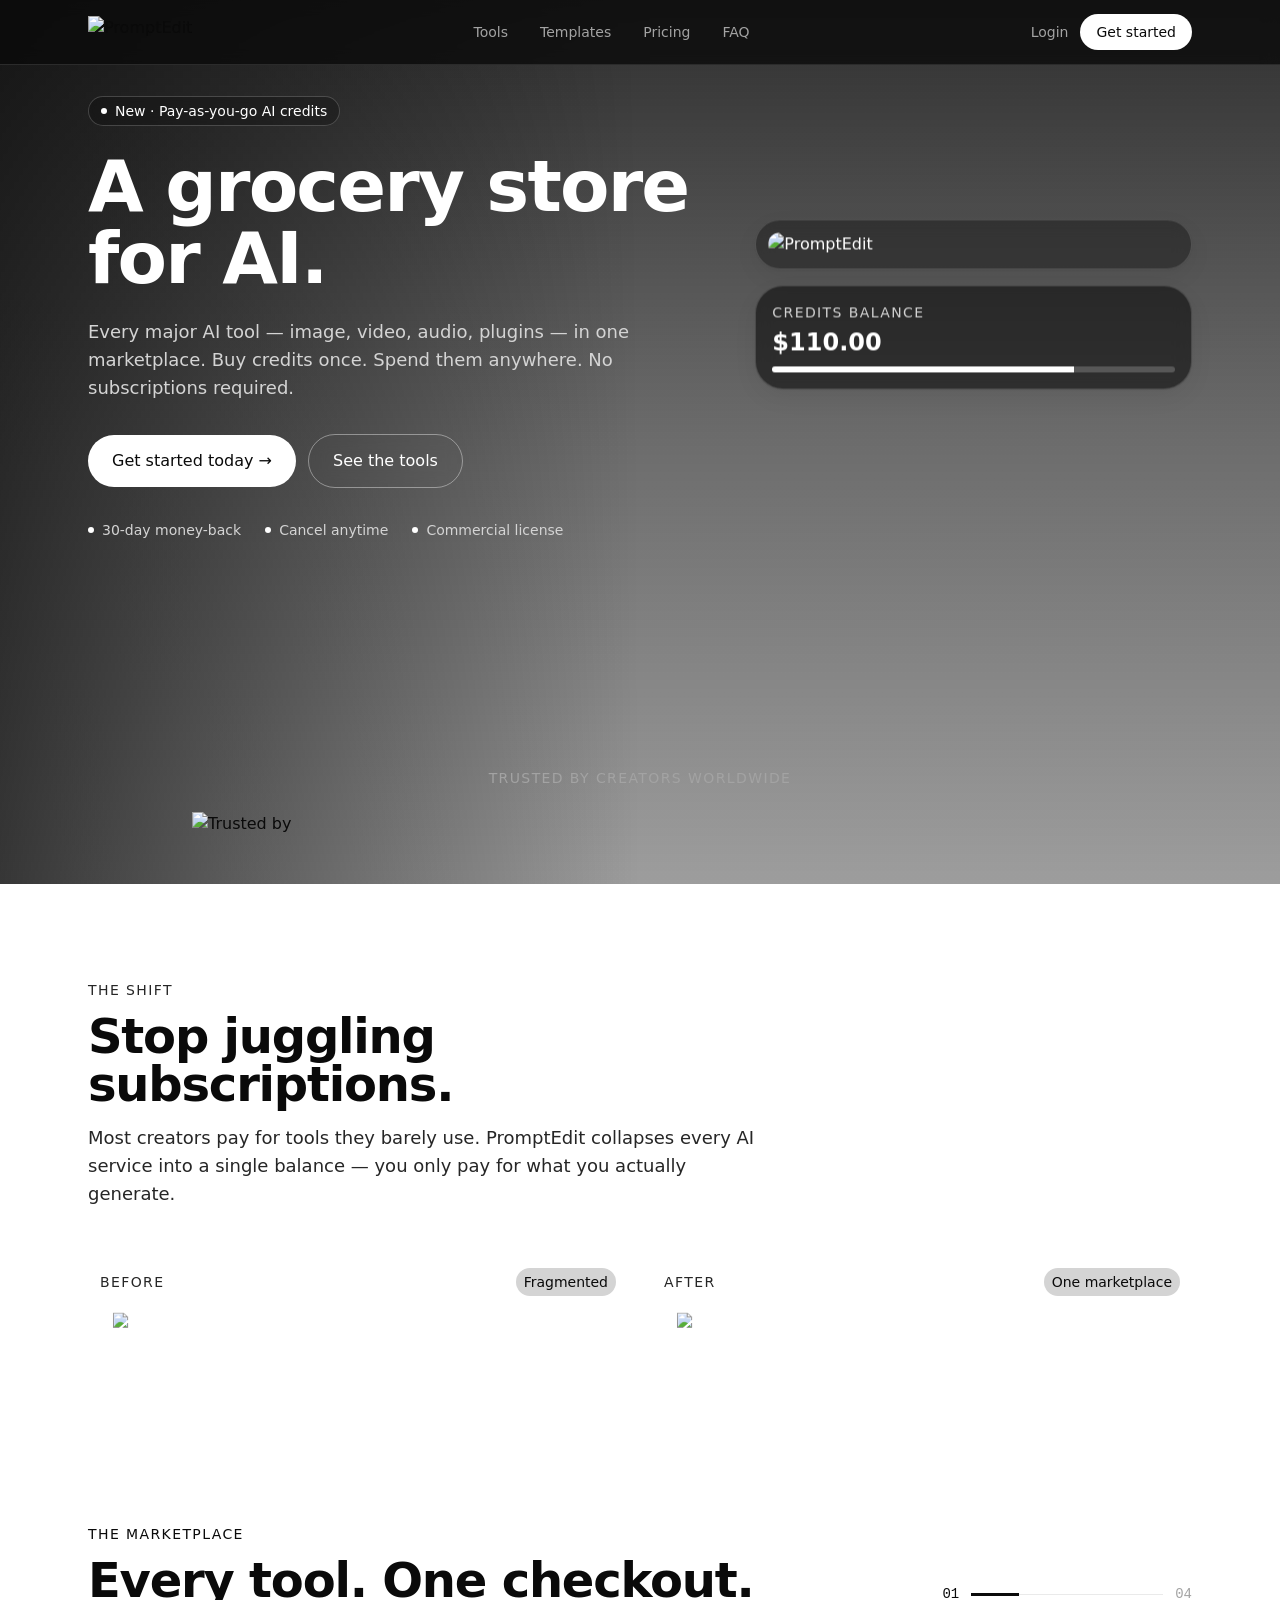
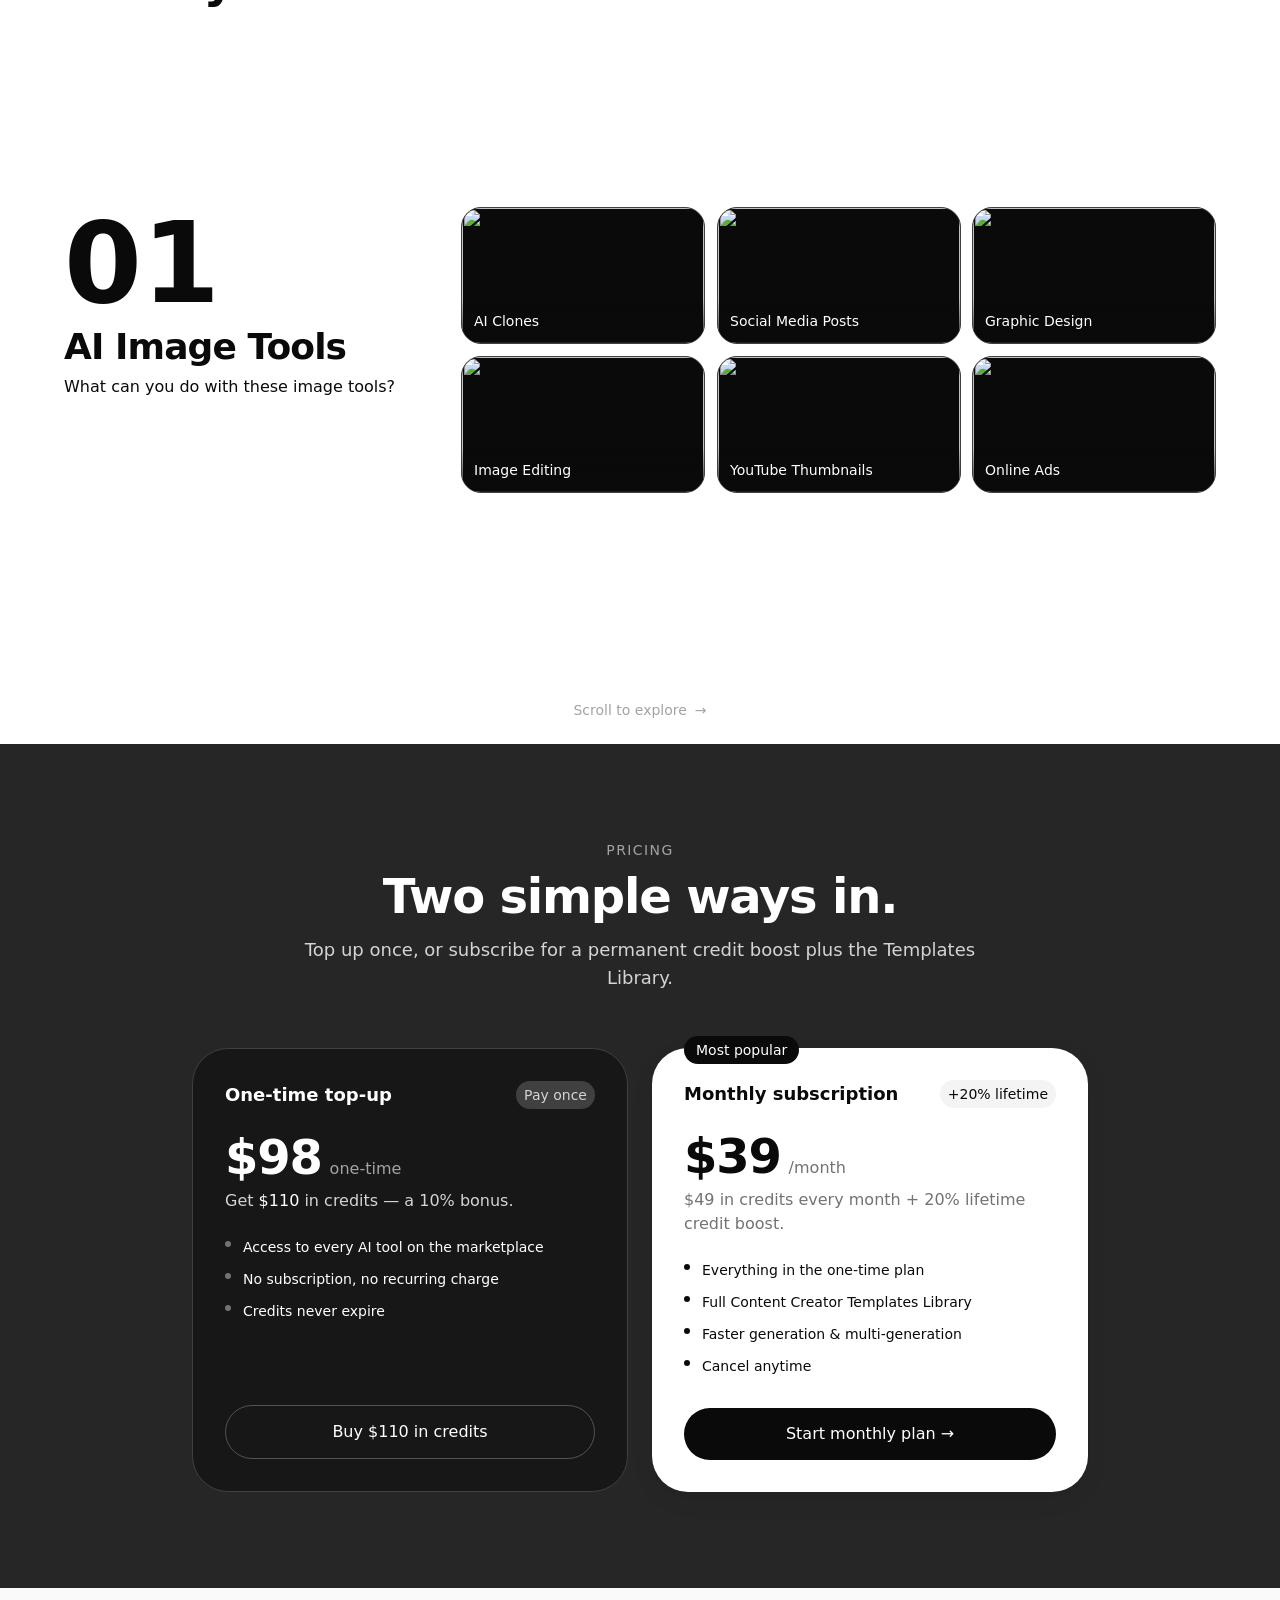
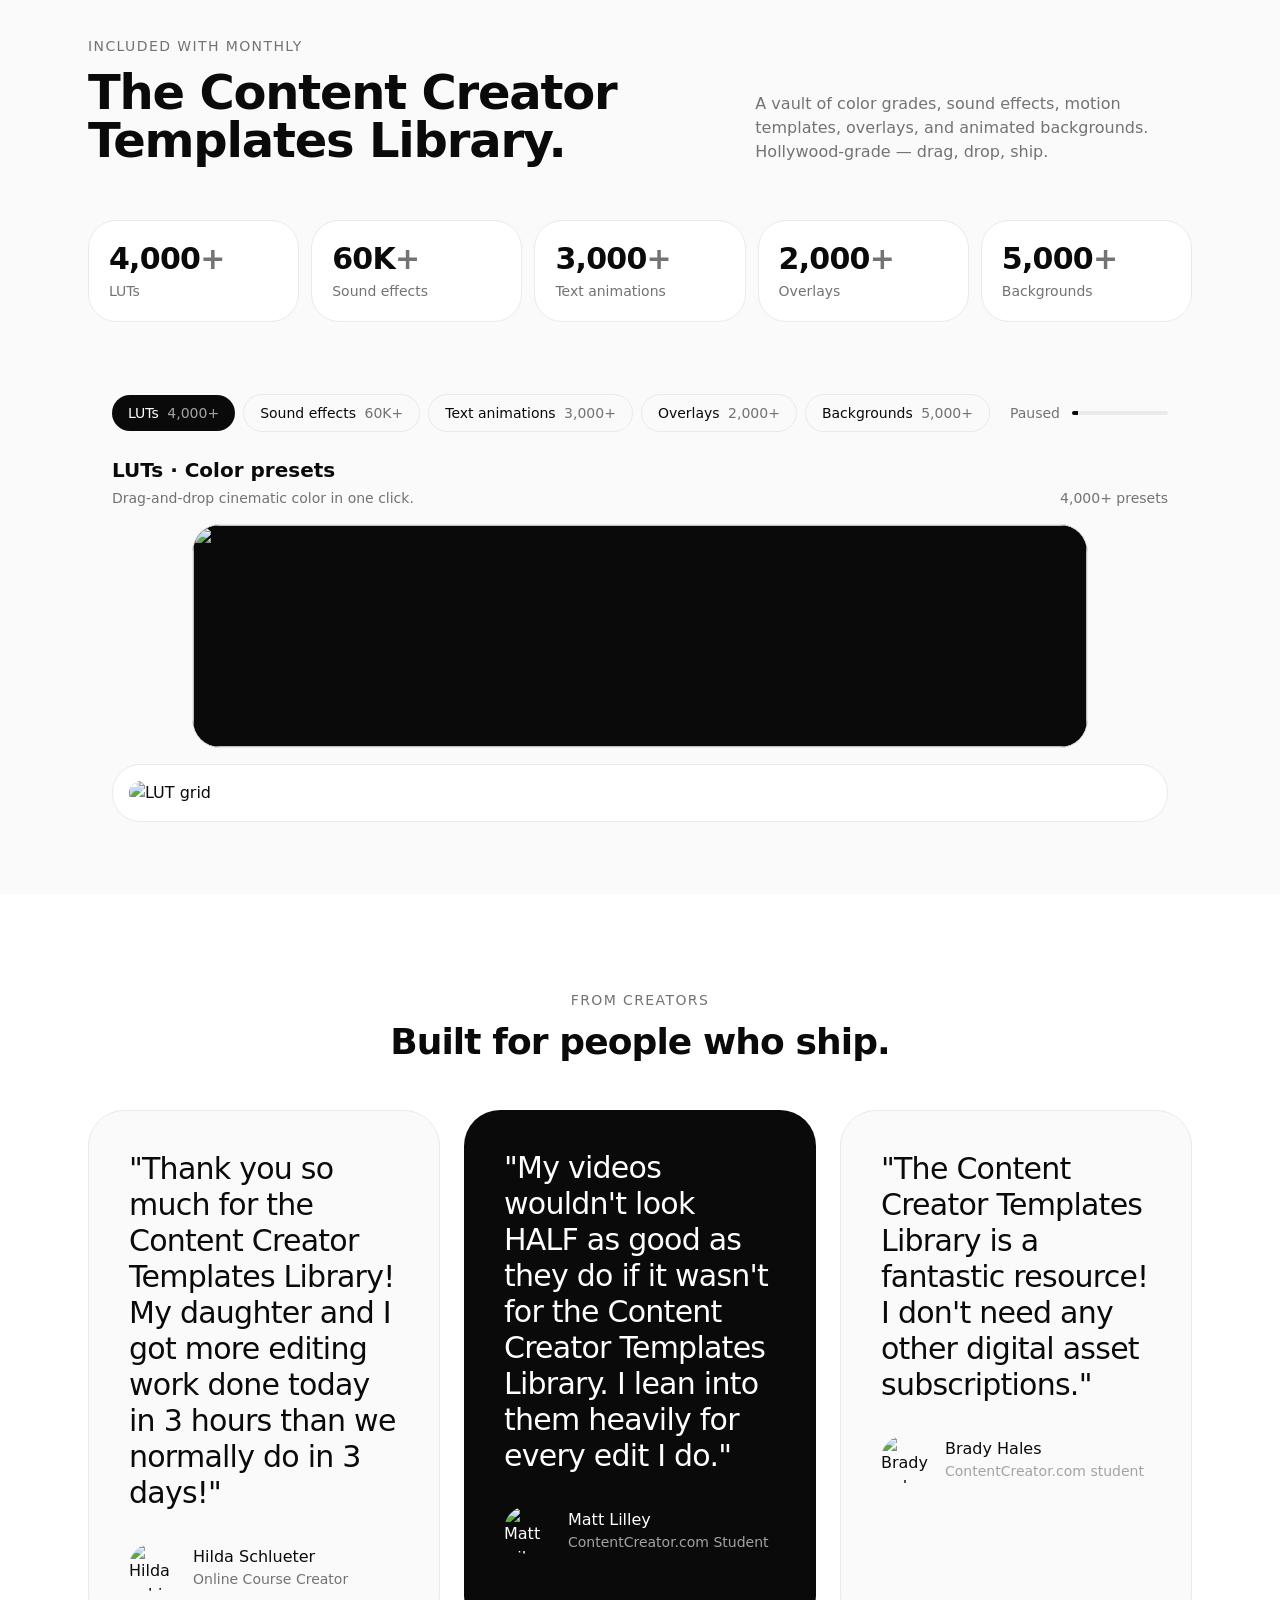
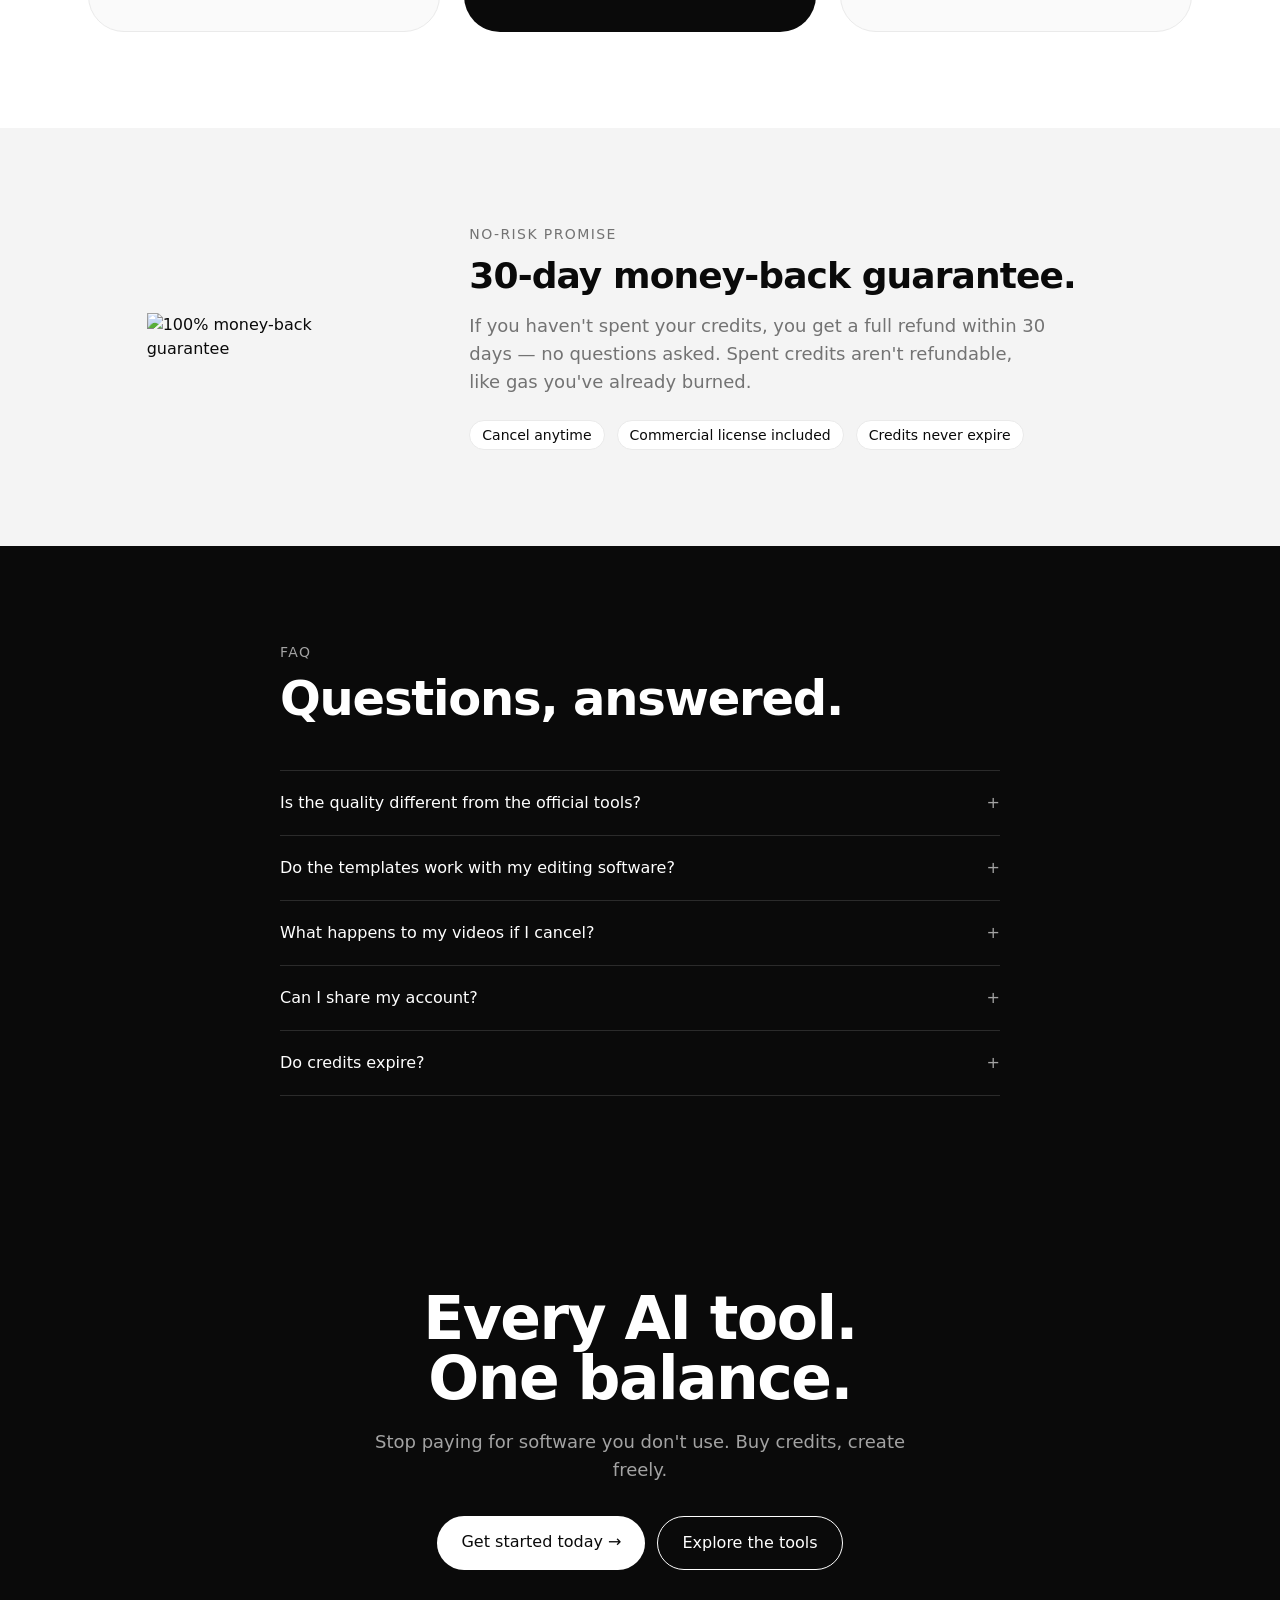
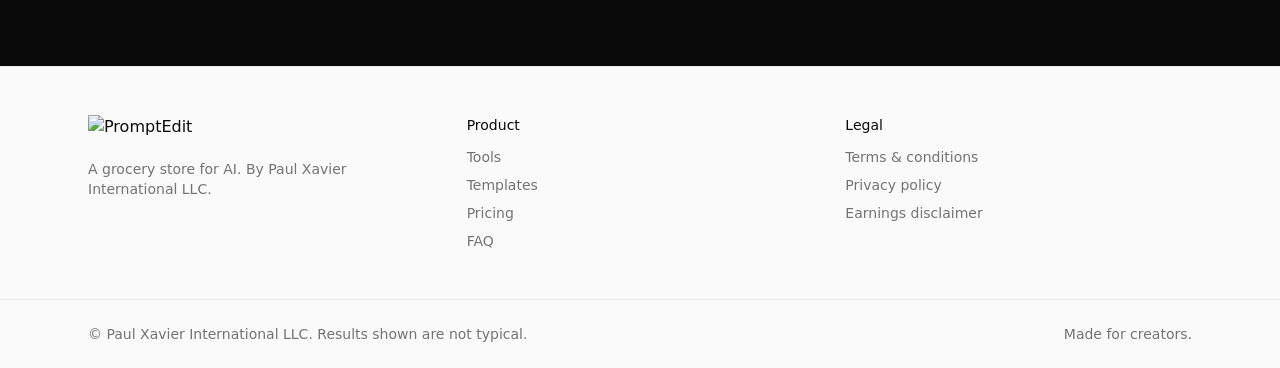
==== commit 3139fe92: "Replace testimonials with three originals from ContentCreator.com - Updated testimonials section fro" ====
--- a/index.html
+++ b/index.html
@@ -1010,28 +1010,40 @@
       <p class="text-center text-sm uppercase tracking-widest text-mute-500 mb-3">From creators</p>
       <h2 class="text-center text-3xl md:text-4xl font-semibold tracking-tight mb-12">Built for people who ship.</h2>
 
-      <div class="grid md:grid-cols-2 gap-6">
+      <div class="grid md:grid-cols-3 gap-6">
         <div class="rounded-2xl border border-paper-200 p-10 bg-paper-50">
           <p class="text-2xl md:text-3xl font-medium tracking-tight leading-snug">
-            "My daughter and I got more editing work done today in 3 hours than we normally do in 3 days."
+            "Thank you so much for the Content Creator Templates Library! My daughter and I got more editing work done today in 3 hours than we normally do in 3 days!"
           </p>
           <div class="mt-8 flex items-center gap-4">
-            <img src="https://kajabi-storefronts-production.kajabi-cdn.com/kajabi-storefronts-production/file-uploads/themes/2159239506/settings_images/f32a71f-0c10-2153-3d0-8c82dad328c4_468282778_10164847460199466_6422244758659880729_n.jpg" alt="Hilda Schlueter" class="h-12 w-12 rounded-pill object-cover" />
+            <img src="https://kajabi-storefronts-production.kajabi-cdn.com/kajabi-storefronts-production/themes/2159239506/settings_images/513530-6ae-16ba-7083-2b44c6fc5f1_Screenshot_2024-11-15_at_9.01.54_PM.png" alt="Hilda Schlueter" class="h-12 w-12 rounded-pill object-cover" />
             <div>
               <div class="font-medium">Hilda Schlueter</div>
-              <div class="text-sm text-mute-500">Content creator</div>
+              <div class="text-sm text-mute-500">Online Course Creator</div>
             </div>
           </div>
         </div>
         <div class="rounded-2xl p-10 bg-ink text-paper">
           <p class="text-2xl md:text-3xl font-medium tracking-tight leading-snug">
-            "It's the only AI subscription I actually use every single day."
+            "My videos wouldn't look HALF as good as they do if it wasn't for the Content Creator Templates Library. I lean into them heavily for every edit I do."
           </p>
           <div class="mt-8 flex items-center gap-4">
-            <img src="https://kajabi-storefronts-production.kajabi-cdn.com/kajabi-storefronts-production/file-uploads/themes/2159239506/settings_images/670641a-e7bd-ee8b-a5e-a46ec546de8_Brady_Hales_Pro_Pic.png" alt="Brady Hales" class="h-12 w-12 rounded-pill object-cover" />
+            <img src="https://kajabi-storefronts-production.kajabi-cdn.com/kajabi-storefronts-production/themes/2159239506/settings_images/f32a71f-0c10-2153-3d0-8c82dad328c4_468282778_10164847460199466_6422244758659880729_n.jpg" alt="Matt Lilley" class="h-12 w-12 rounded-pill object-cover" />
+            <div>
+              <div class="font-medium">Matt Lilley</div>
+              <div class="text-sm text-mute-400">ContentCreator.com Student</div>
+            </div>
+          </div>
+        </div>
+        <div class="rounded-2xl border border-paper-200 p-10 bg-paper-50">
+          <p class="text-2xl md:text-3xl font-medium tracking-tight leading-snug">
+            "The Content Creator Templates Library is a fantastic resource! I don't need any other digital asset subscriptions."
+          </p>
+          <div class="mt-8 flex items-center gap-4">
+            <img src="https://kajabi-storefronts-production.kajabi-cdn.com/kajabi-storefronts-production/themes/2159239506/settings_images/670641a-e7bd-ee8b-a5e-a46ec546de8_Brady_Hales_Pro_Pic.png" alt="Brady Hales" class="h-12 w-12 rounded-pill object-cover" />
             <div>
               <div class="font-medium">Brady Hales</div>
-              <div class="text-sm text-mute-400">Filmmaker</div>
+              <div class="text-sm text-mute-400">ContentCreator.com student</div>
             </div>
           </div>
         </div>
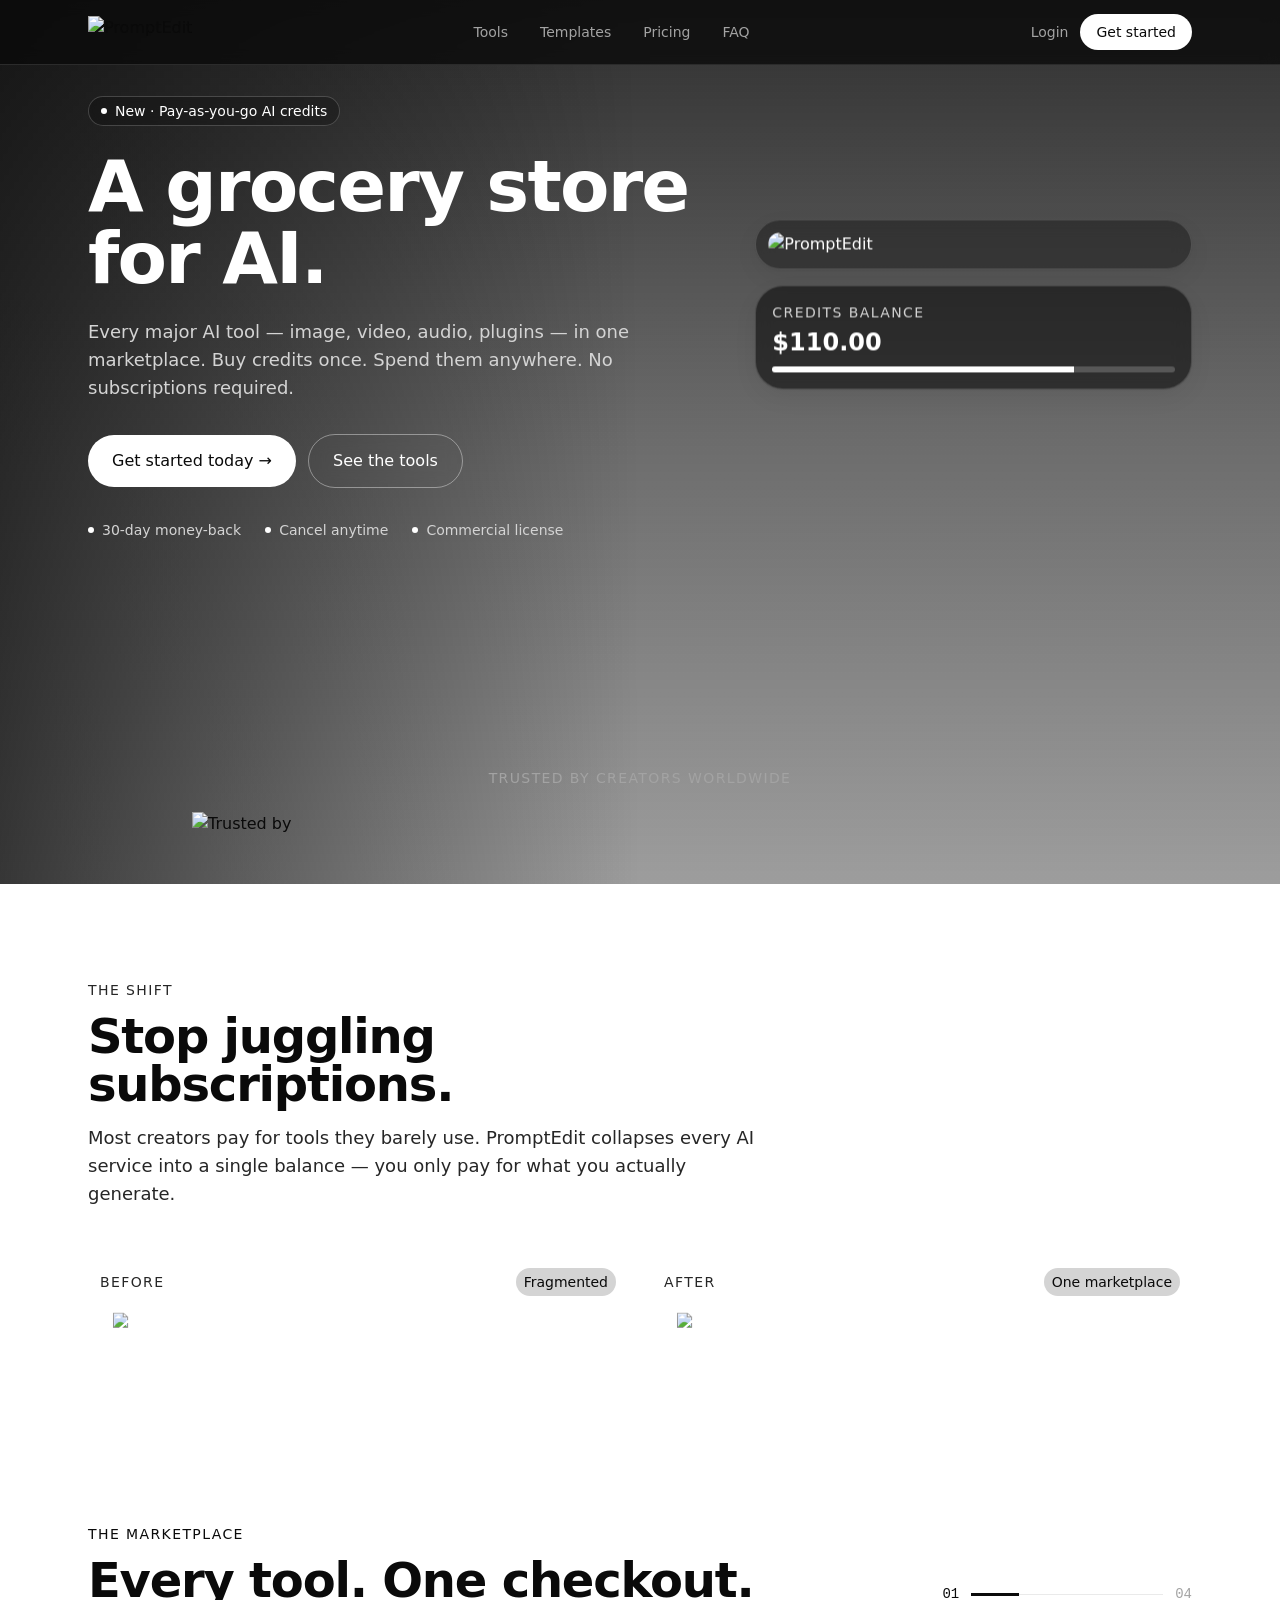
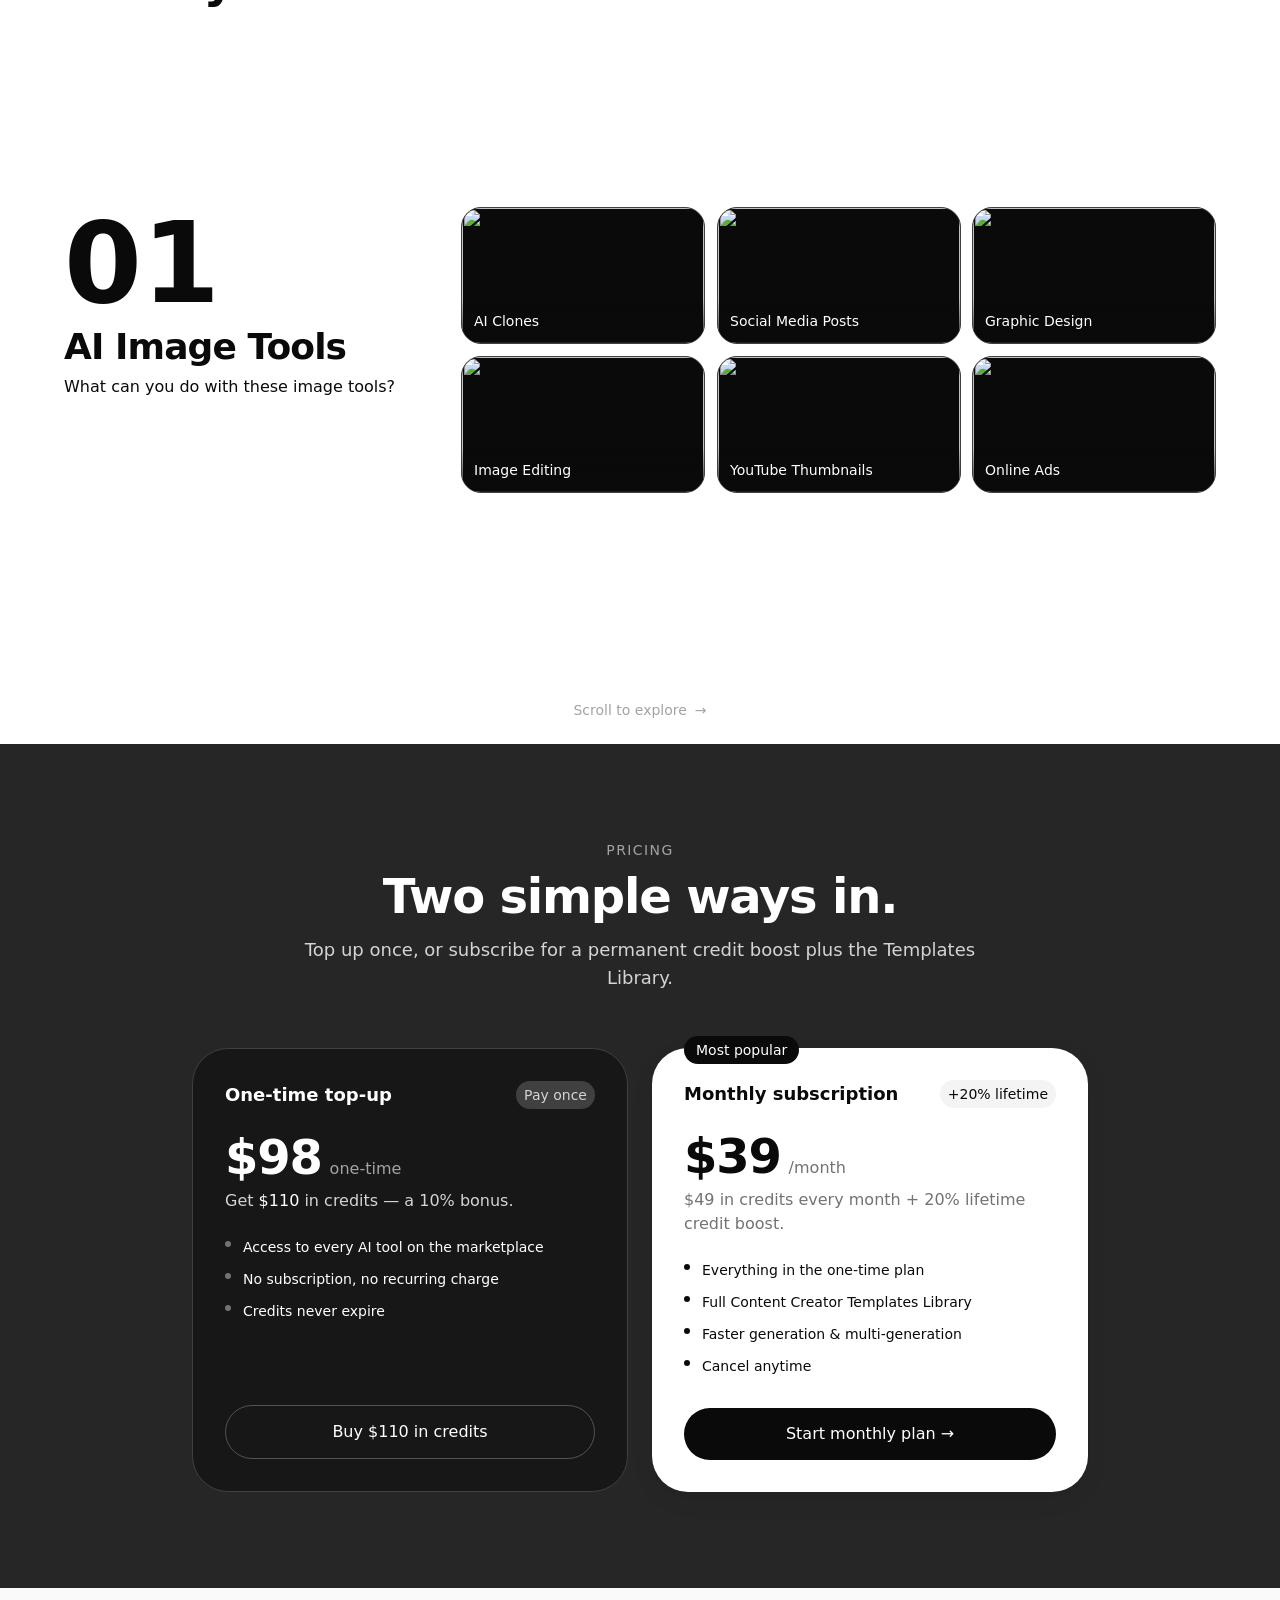
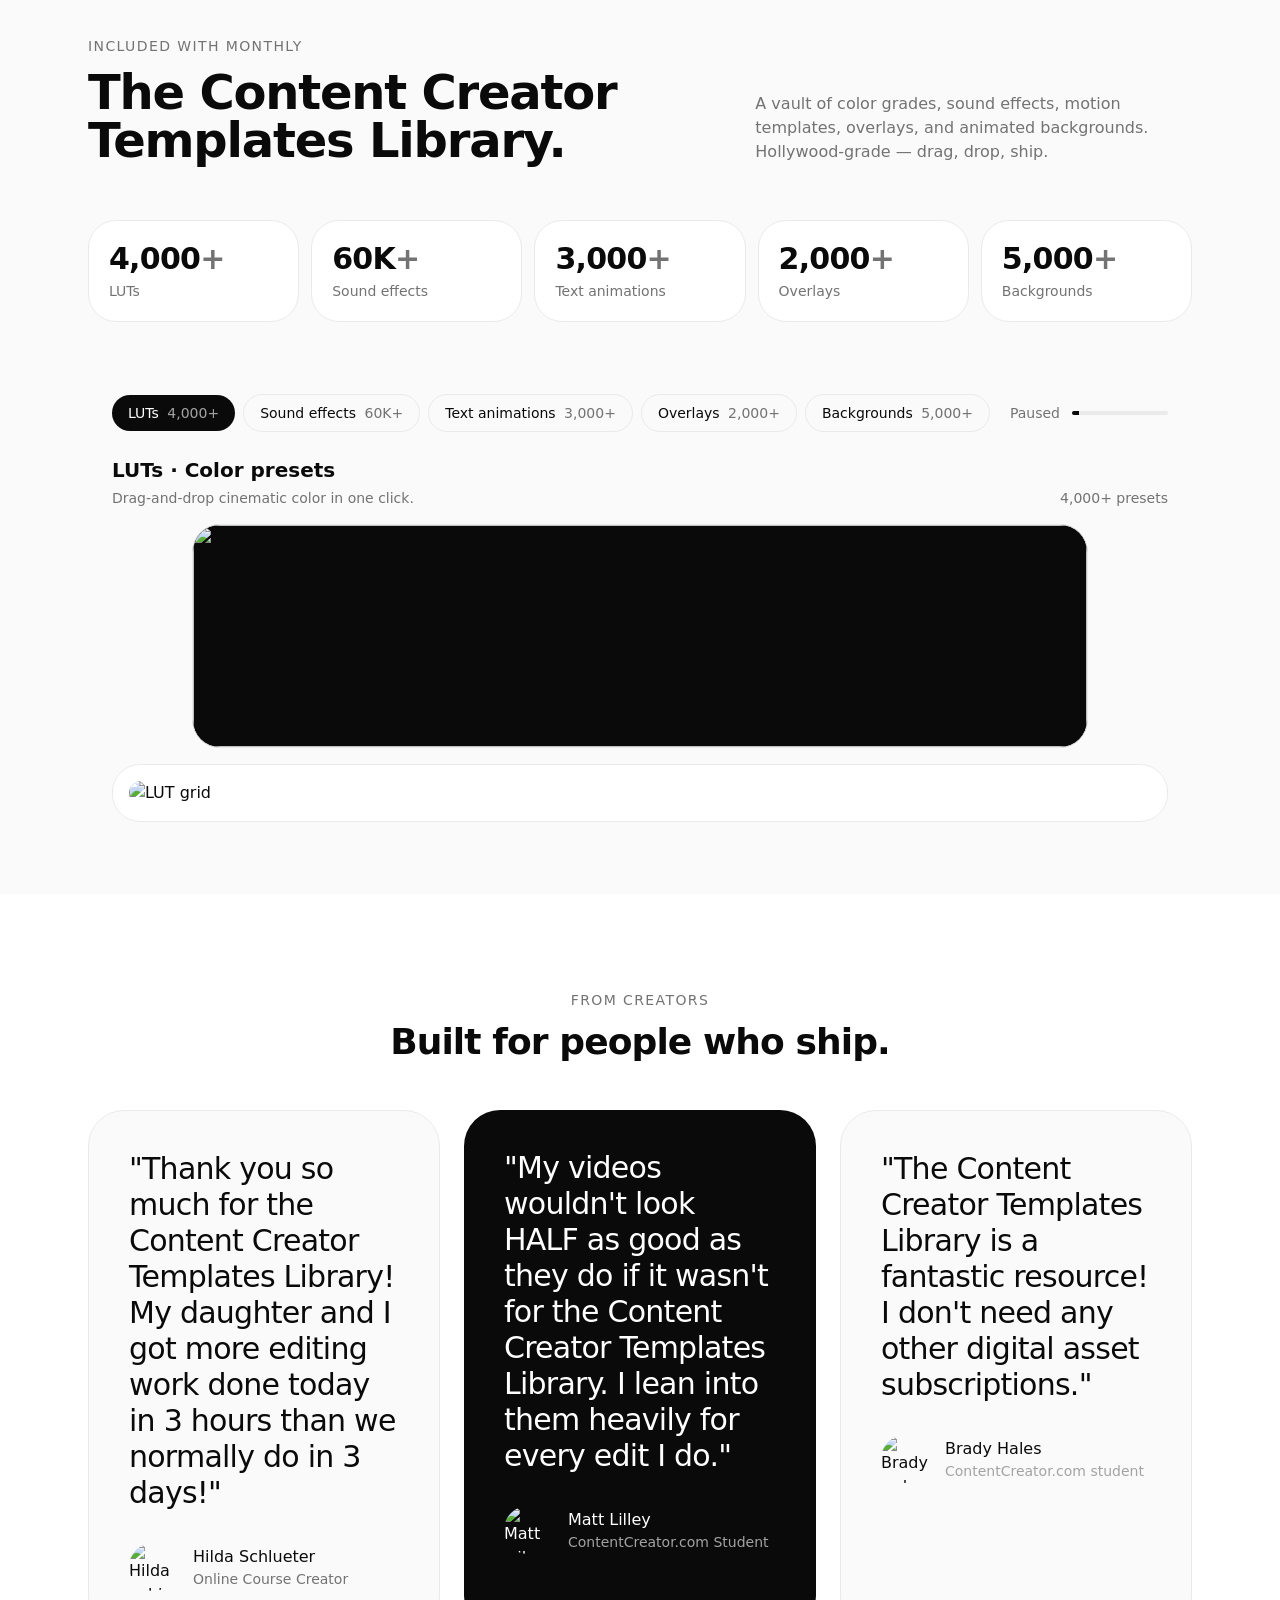
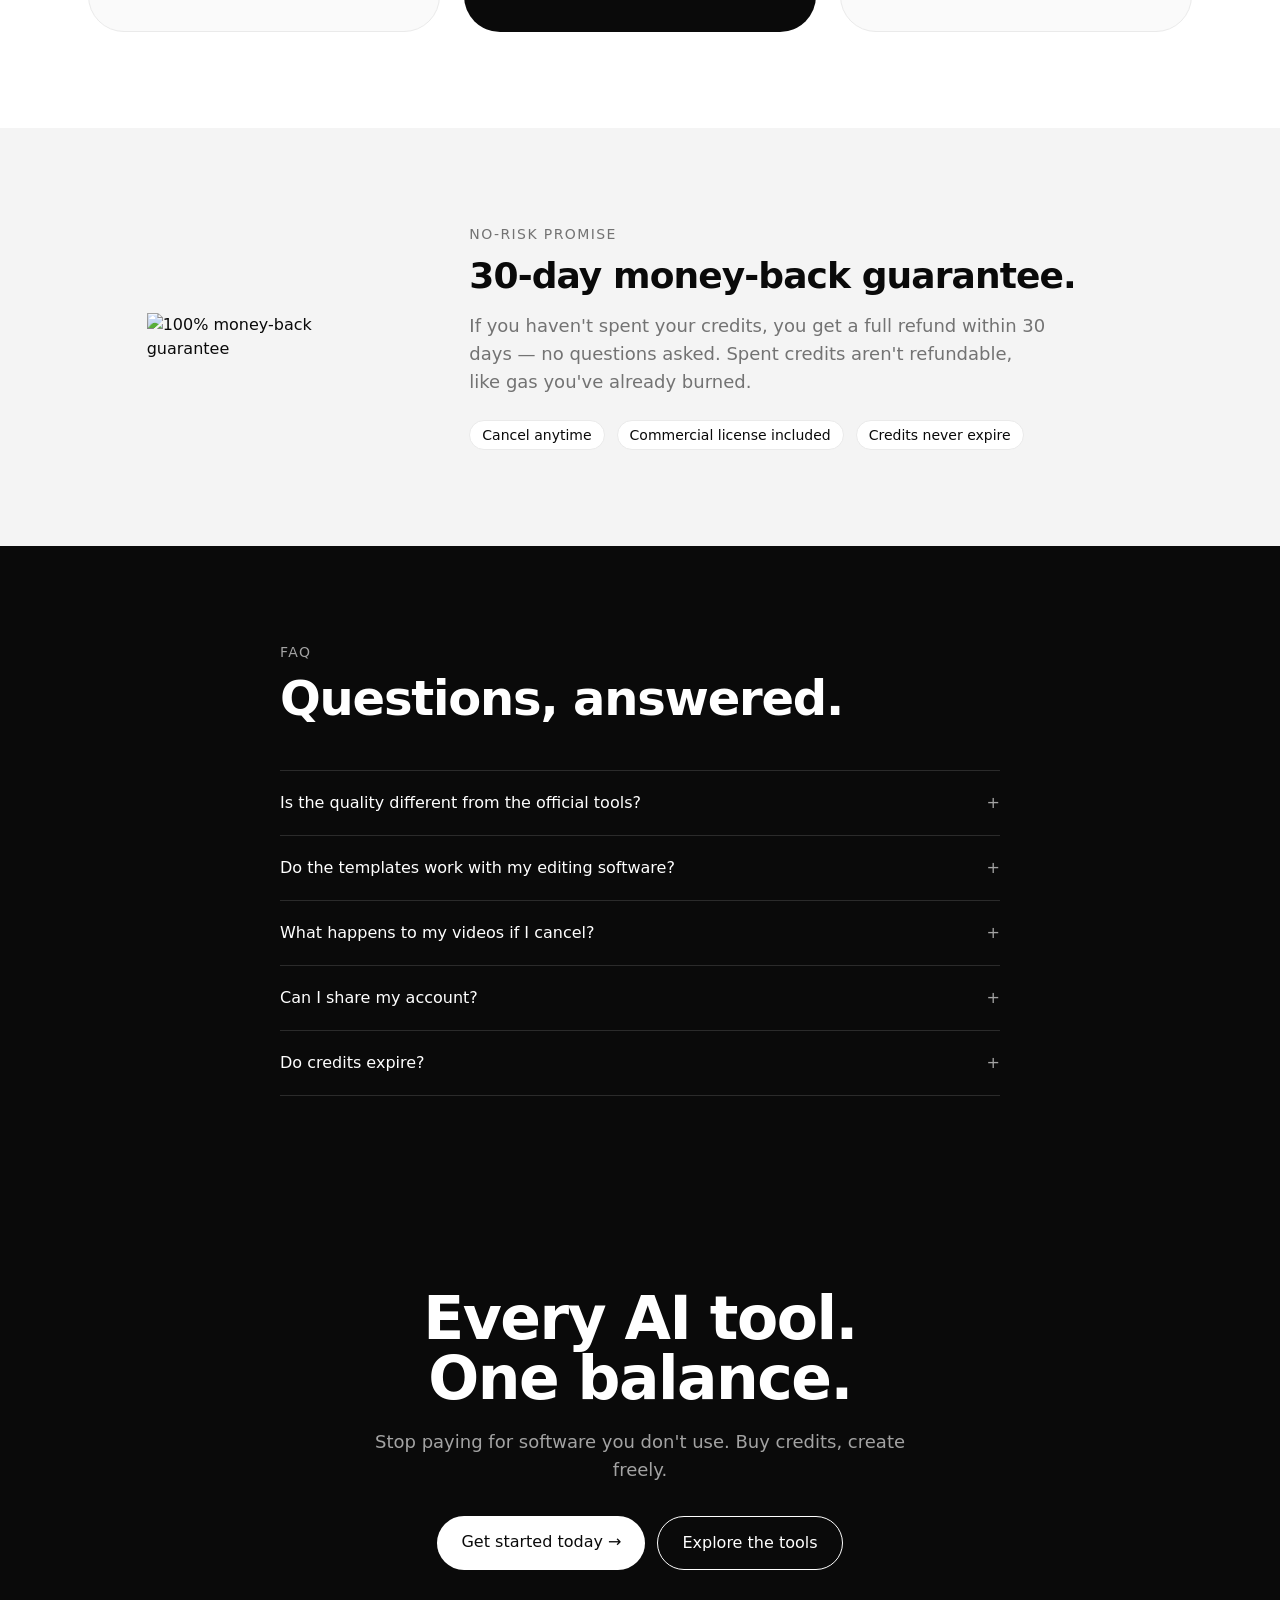
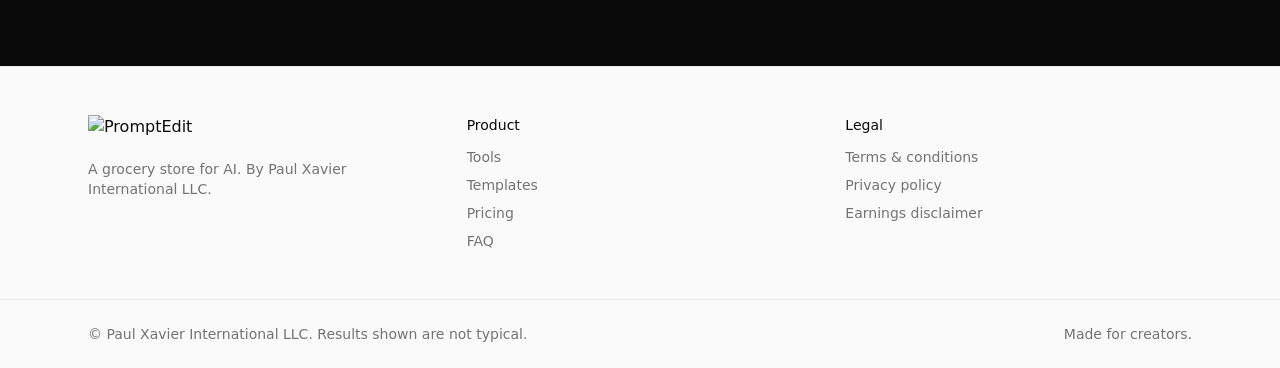
==== commit 6c170e9c: "Fix testimonial image URLs to use correct file-uploads path Co-Authored-By: Claude Opus 4.7 <noreply" ====
--- a/index.html
+++ b/index.html
@@ -1016,7 +1016,7 @@
             "Thank you so much for the Content Creator Templates Library! My daughter and I got more editing work done today in 3 hours than we normally do in 3 days!"
           </p>
           <div class="mt-8 flex items-center gap-4">
-            <img src="https://kajabi-storefronts-production.kajabi-cdn.com/kajabi-storefronts-production/themes/2159239506/settings_images/513530-6ae-16ba-7083-2b44c6fc5f1_Screenshot_2024-11-15_at_9.01.54_PM.png" alt="Hilda Schlueter" class="h-12 w-12 rounded-pill object-cover" />
+            <img src="https://kajabi-storefronts-production.kajabi-cdn.com/kajabi-storefronts-production/file-uploads/themes/2159239506/settings_images/513530-6ae-16ba-7083-2b44c6fc5f1_Screenshot_2024-11-15_at_9.01.54_PM.png" alt="Hilda Schlueter" class="h-12 w-12 rounded-pill object-cover" />
             <div>
               <div class="font-medium">Hilda Schlueter</div>
               <div class="text-sm text-mute-500">Online Course Creator</div>
@@ -1028,7 +1028,7 @@
             "My videos wouldn't look HALF as good as they do if it wasn't for the Content Creator Templates Library. I lean into them heavily for every edit I do."
           </p>
           <div class="mt-8 flex items-center gap-4">
-            <img src="https://kajabi-storefronts-production.kajabi-cdn.com/kajabi-storefronts-production/themes/2159239506/settings_images/f32a71f-0c10-2153-3d0-8c82dad328c4_468282778_10164847460199466_6422244758659880729_n.jpg" alt="Matt Lilley" class="h-12 w-12 rounded-pill object-cover" />
+            <img src="https://kajabi-storefronts-production.kajabi-cdn.com/kajabi-storefronts-production/file-uploads/themes/2159239506/settings_images/f32a71f-0c10-2153-3d0-8c82dad328c4_468282778_10164847460199466_6422244758659880729_n.jpg" alt="Matt Lilley" class="h-12 w-12 rounded-pill object-cover" />
             <div>
               <div class="font-medium">Matt Lilley</div>
               <div class="text-sm text-mute-400">ContentCreator.com Student</div>
@@ -1040,7 +1040,7 @@
             "The Content Creator Templates Library is a fantastic resource! I don't need any other digital asset subscriptions."
           </p>
           <div class="mt-8 flex items-center gap-4">
-            <img src="https://kajabi-storefronts-production.kajabi-cdn.com/kajabi-storefronts-production/themes/2159239506/settings_images/670641a-e7bd-ee8b-a5e-a46ec546de8_Brady_Hales_Pro_Pic.png" alt="Brady Hales" class="h-12 w-12 rounded-pill object-cover" />
+            <img src="https://kajabi-storefronts-production.kajabi-cdn.com/kajabi-storefronts-production/file-uploads/themes/2159239506/settings_images/670641a-e7bd-ee8b-a5e-a46ec546de8_Brady_Hales_Pro_Pic.png" alt="Brady Hales" class="h-12 w-12 rounded-pill object-cover" />
             <div>
               <div class="font-medium">Brady Hales</div>
               <div class="text-sm text-mute-400">ContentCreator.com student</div>
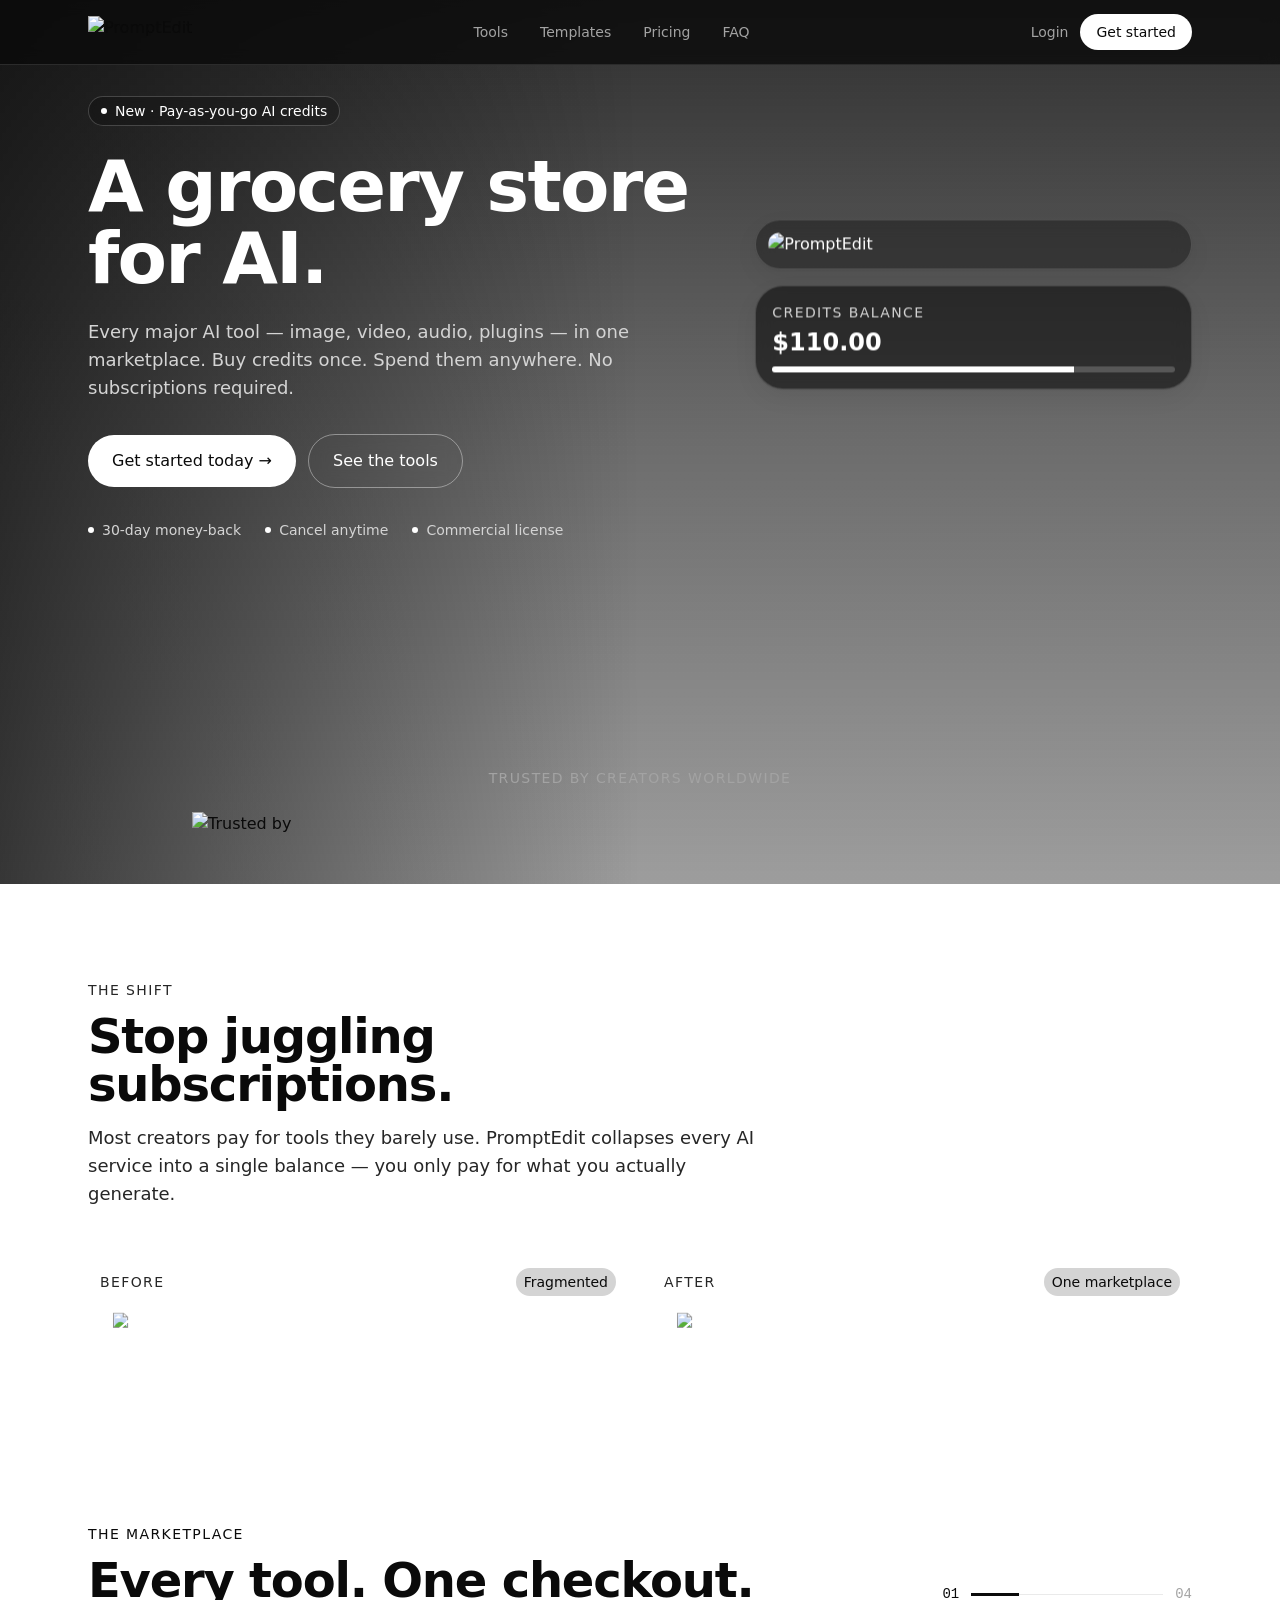
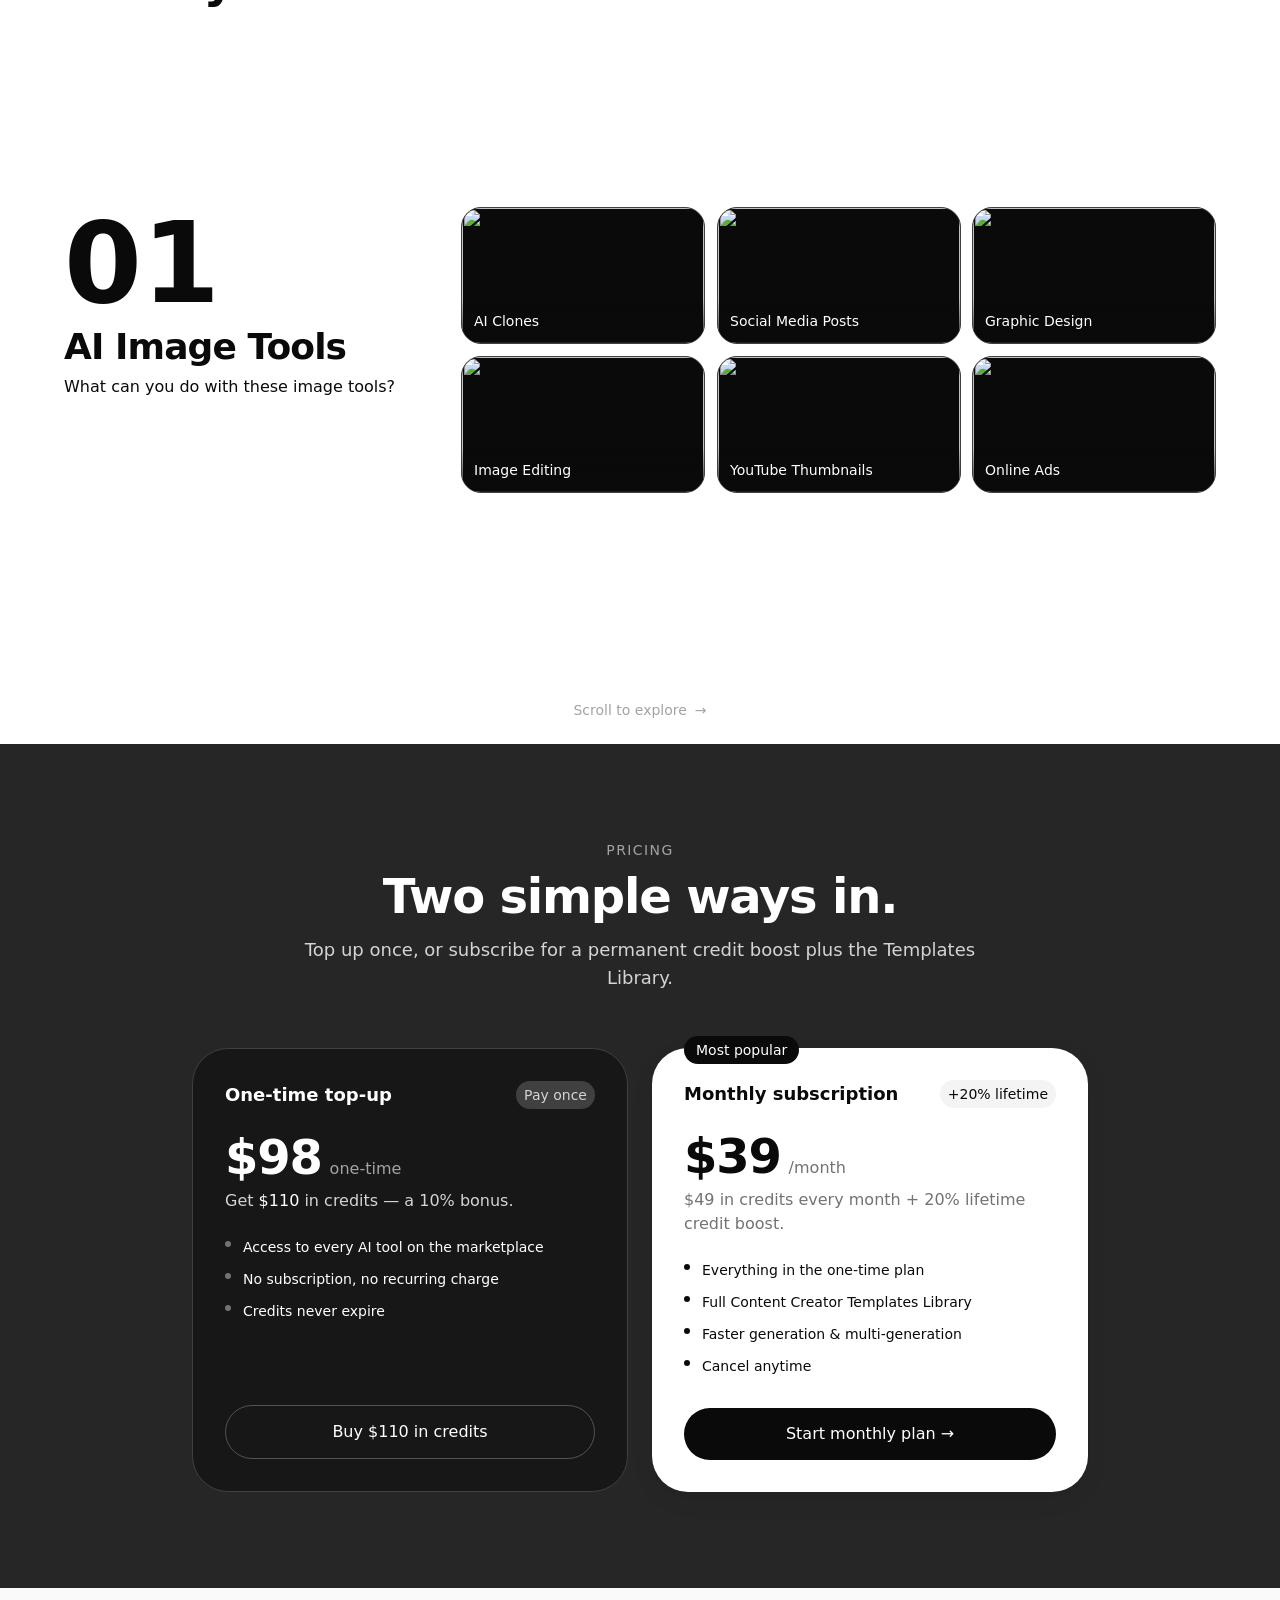
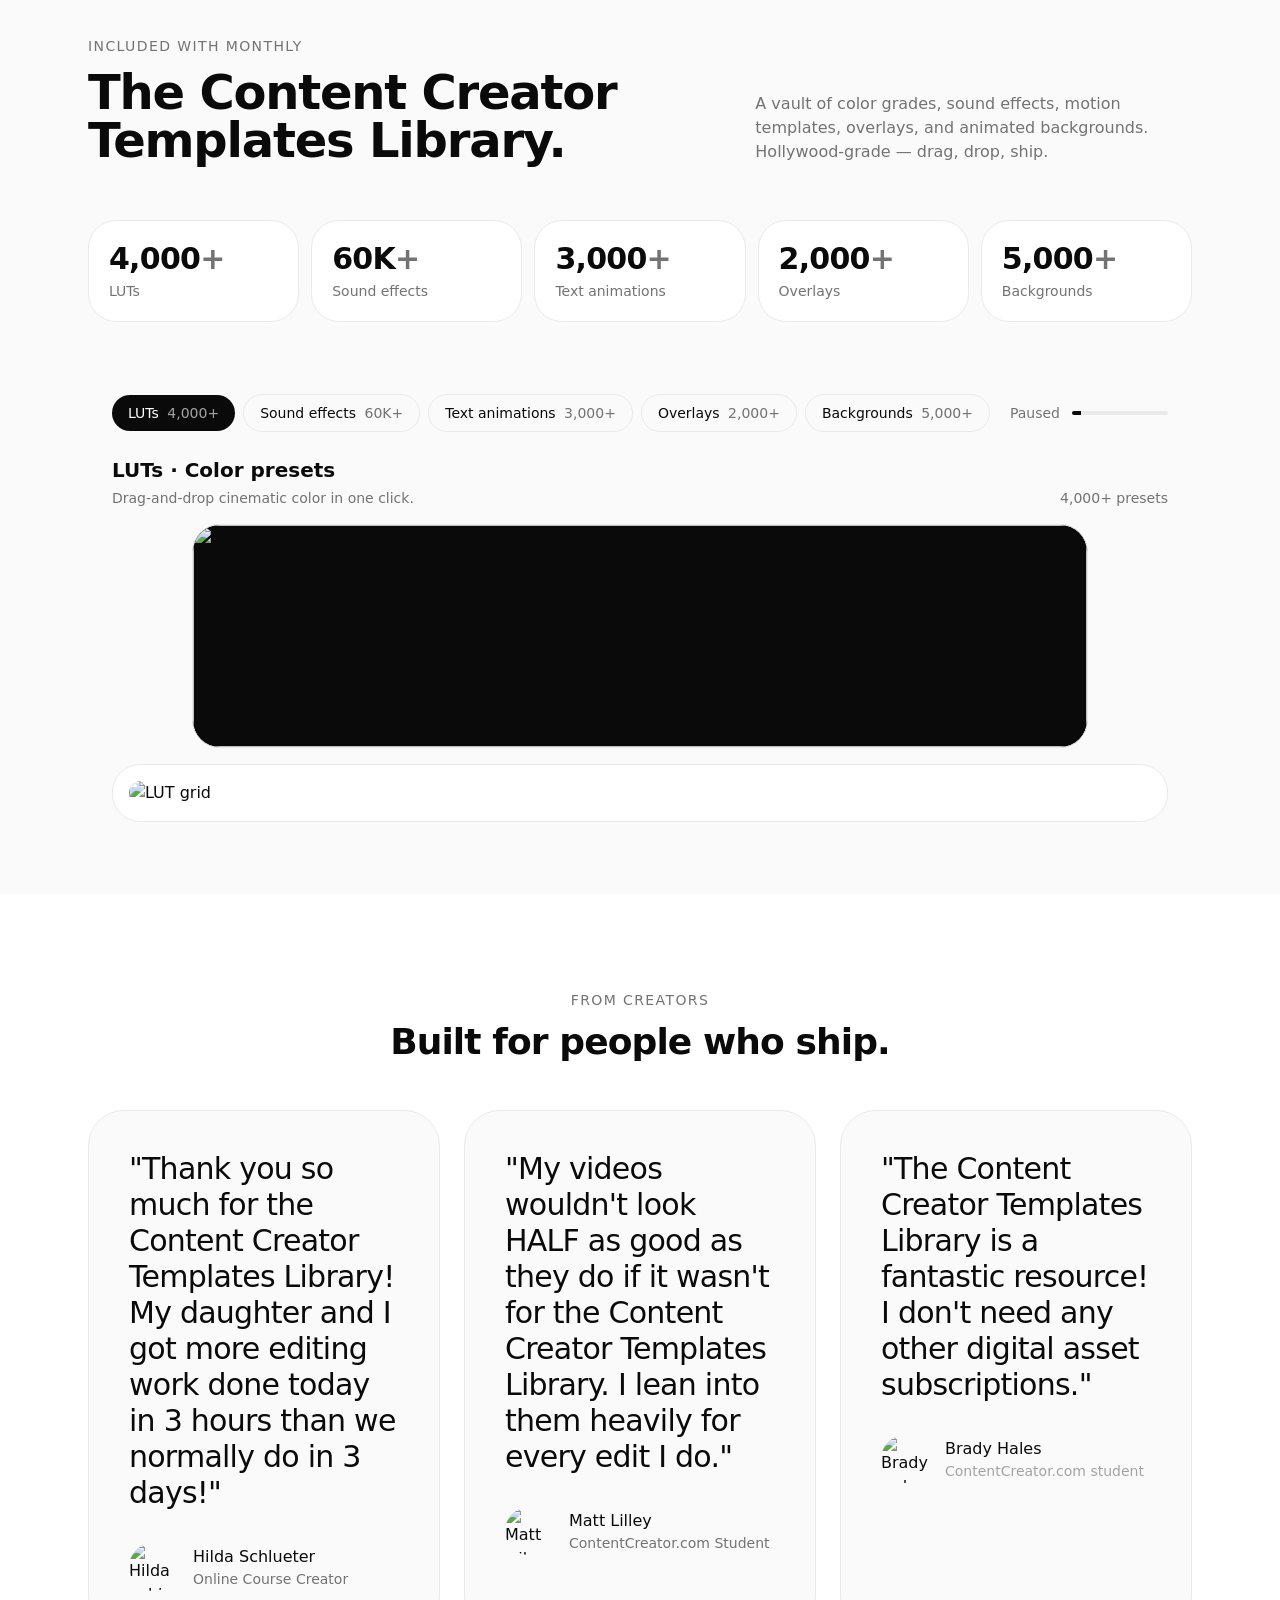
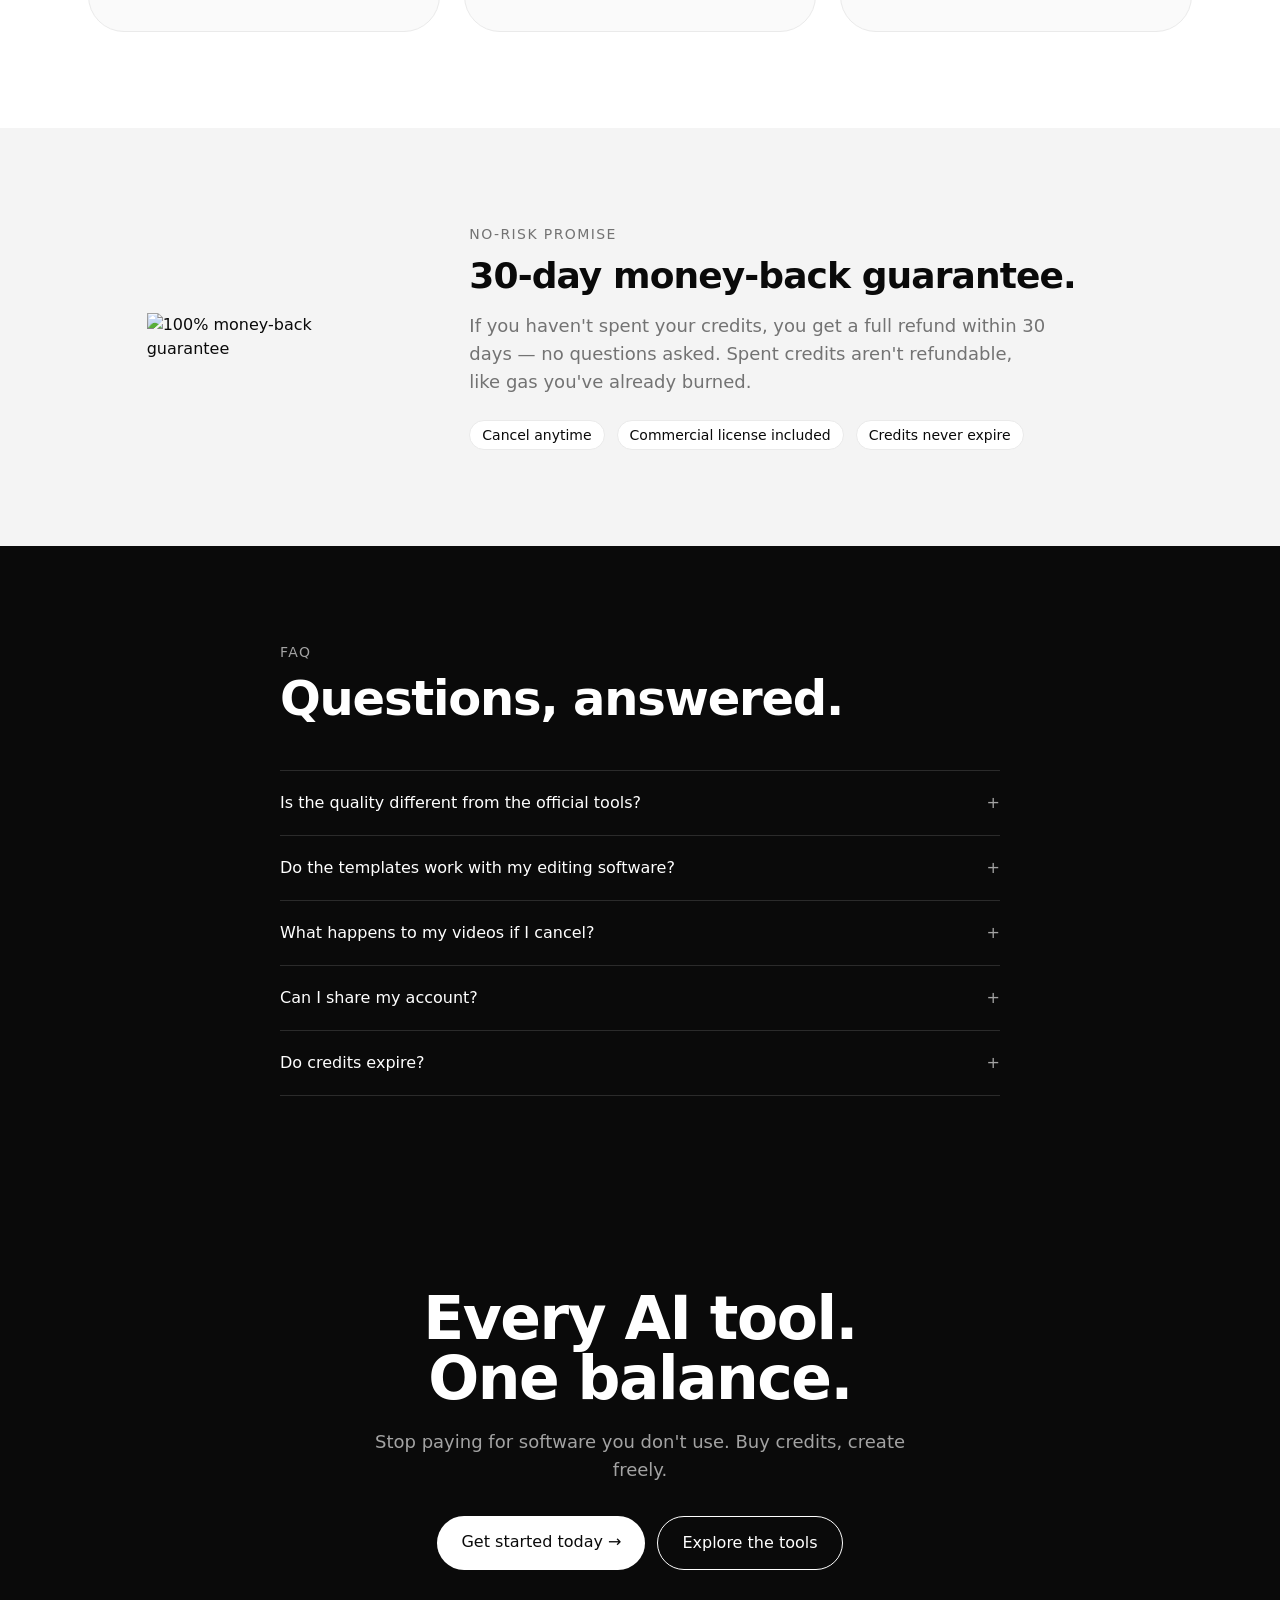
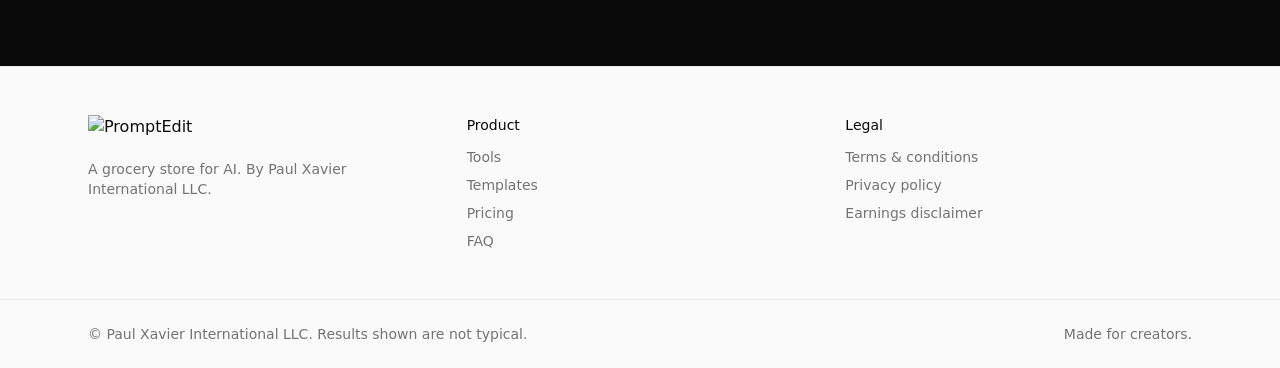
==== commit 7788a24d: "Change all testimonial cards to light background Co-Authored-By: Claude Opus 4.7 <noreply@anthropic." ====
--- a/index.html
+++ b/index.html
@@ -1023,7 +1023,7 @@
             </div>
           </div>
         </div>
-        <div class="rounded-2xl p-10 bg-ink text-paper">
+        <div class="rounded-2xl border border-paper-200 p-10 bg-paper-50">
           <p class="text-2xl md:text-3xl font-medium tracking-tight leading-snug">
             "My videos wouldn't look HALF as good as they do if it wasn't for the Content Creator Templates Library. I lean into them heavily for every edit I do."
           </p>
@@ -1031,7 +1031,7 @@
             <img src="https://kajabi-storefronts-production.kajabi-cdn.com/kajabi-storefronts-production/file-uploads/themes/2159239506/settings_images/f32a71f-0c10-2153-3d0-8c82dad328c4_468282778_10164847460199466_6422244758659880729_n.jpg" alt="Matt Lilley" class="h-12 w-12 rounded-pill object-cover" />
             <div>
               <div class="font-medium">Matt Lilley</div>
-              <div class="text-sm text-mute-400">ContentCreator.com Student</div>
+              <div class="text-sm text-mute-500">ContentCreator.com Student</div>
             </div>
           </div>
         </div>
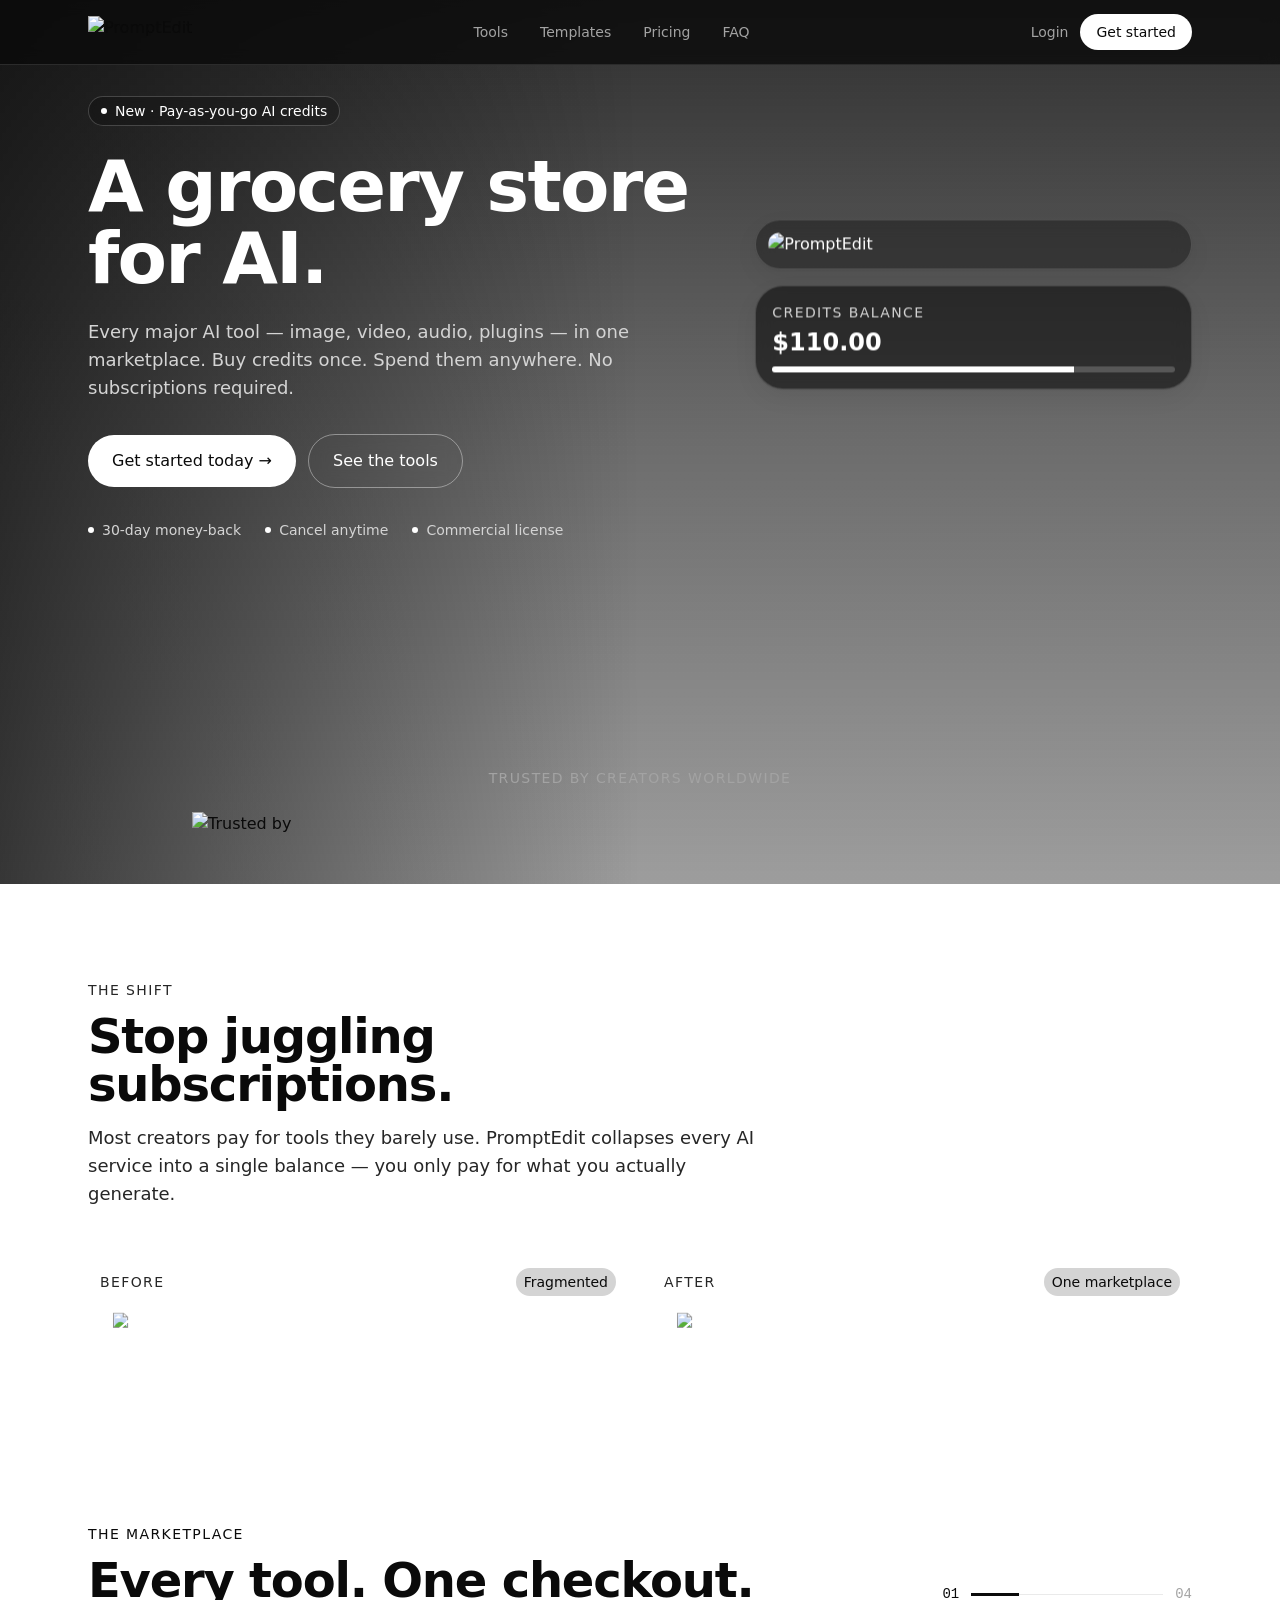
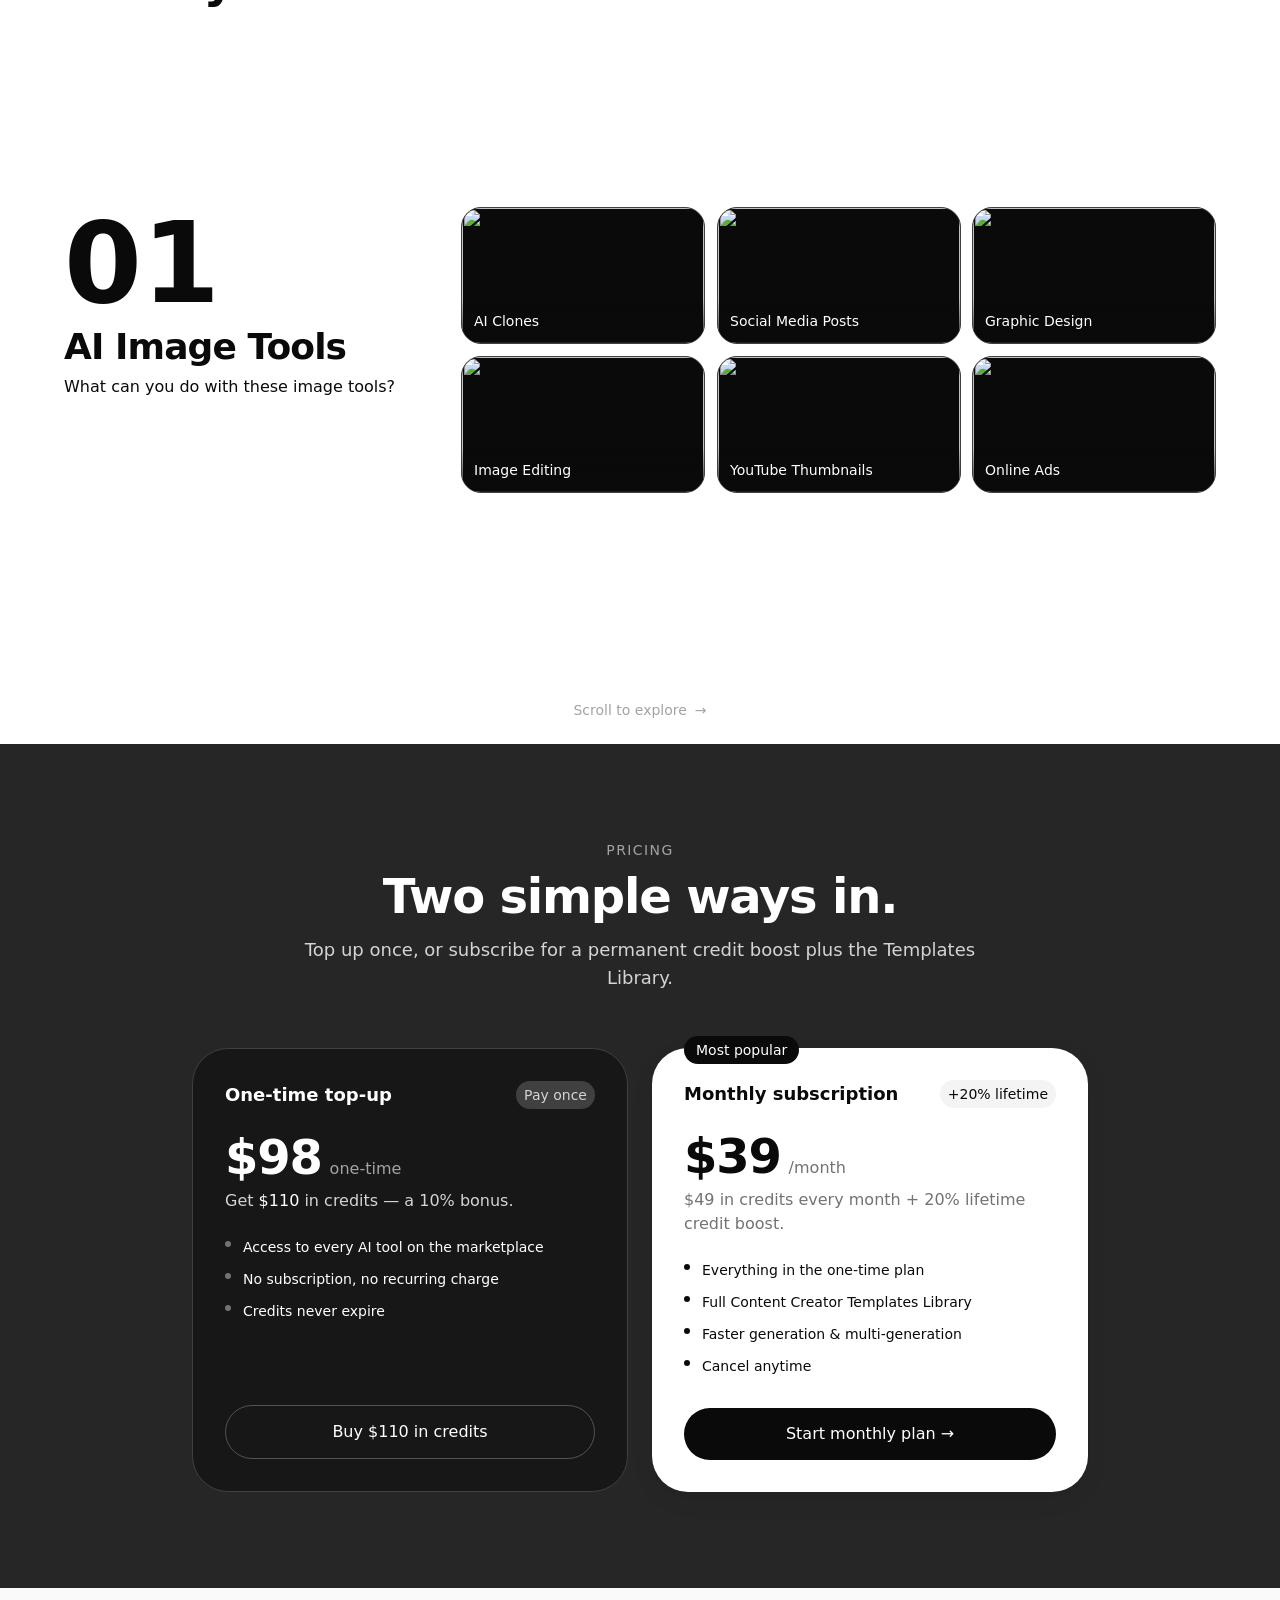
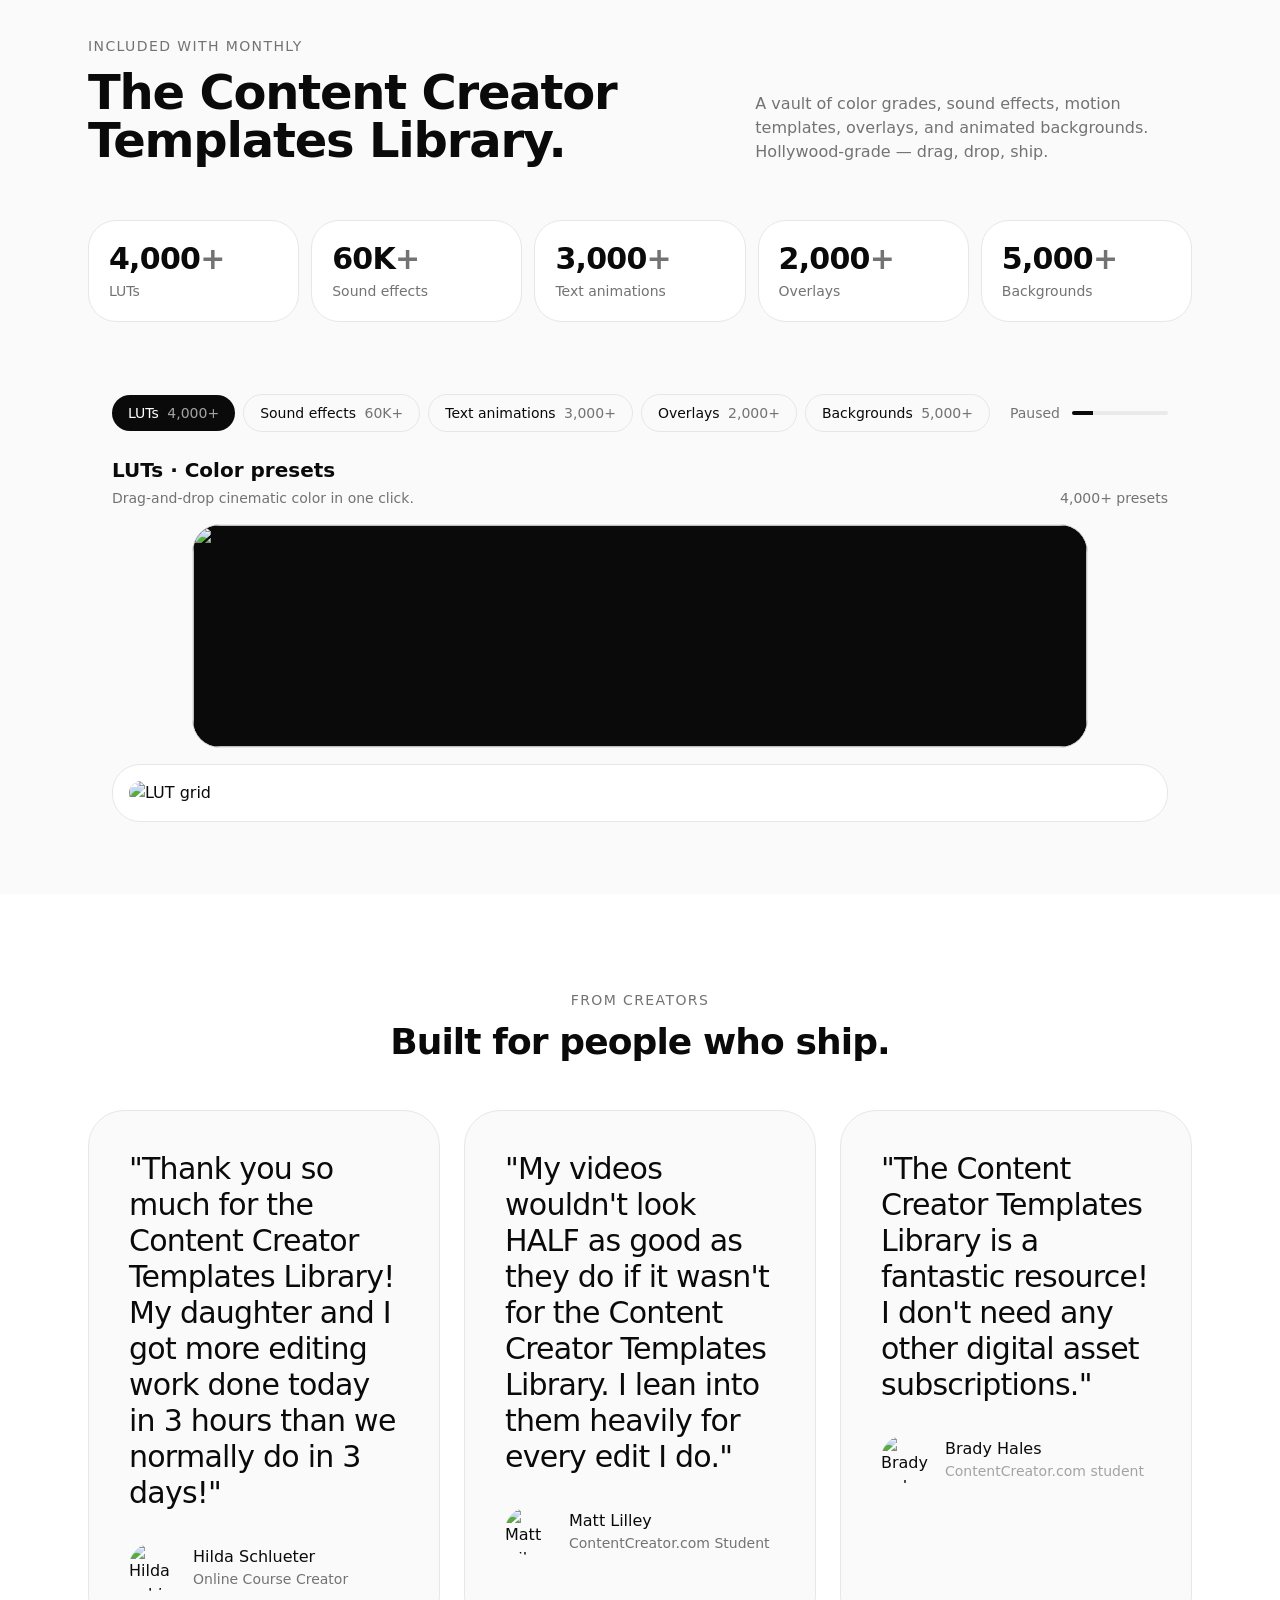
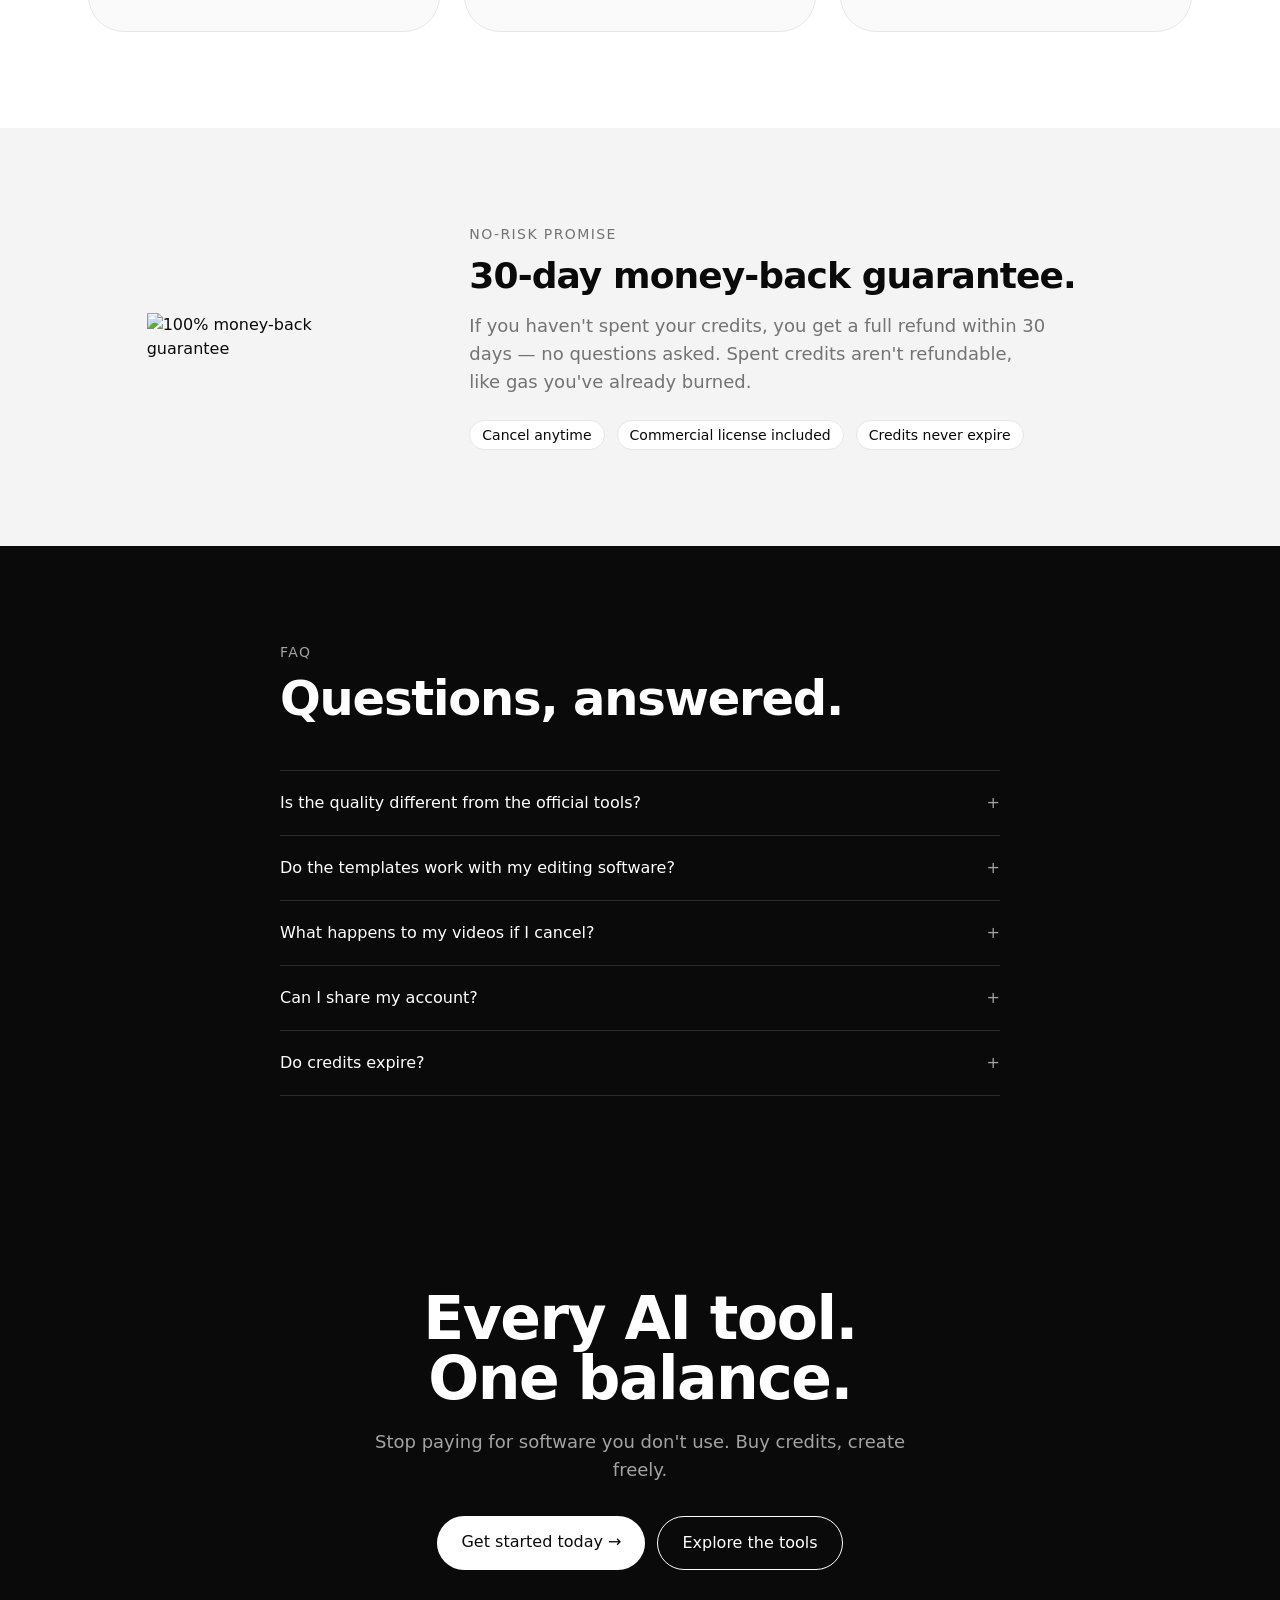
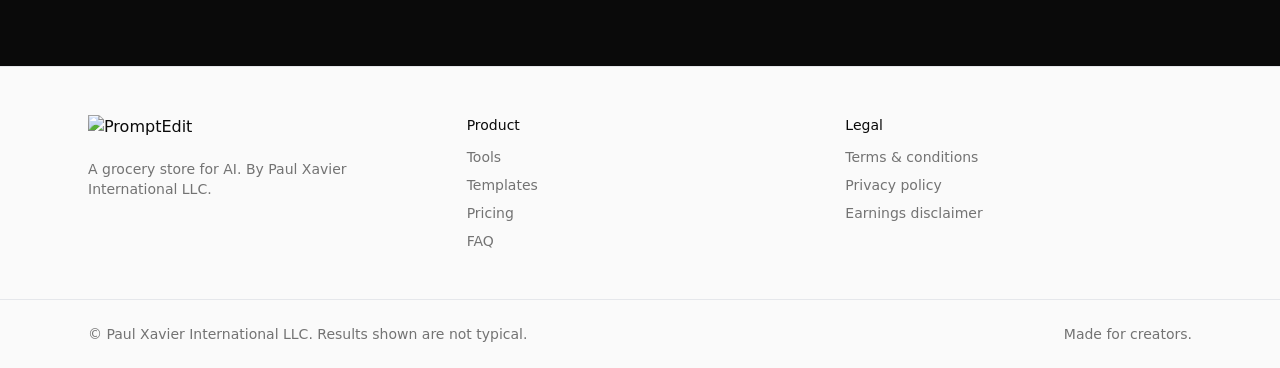
==== commit 2c07b388: "Increase testimonial card border visibility with mute-300 color Co-Authored-By: Claude Opus 4.7 <nor" ====
--- a/index.html
+++ b/index.html
@@ -592,23 +592,23 @@
       </div>
 
       <div class="grid grid-cols-2 md:grid-cols-5 gap-3 mb-12" data-stagger>
-        <div class="rounded-xl border border-paper-200 bg-paper p-5">
+        <div class="rounded-xl border border-mute-300 bg-paper p-5">
           <div class="text-3xl font-semibold tracking-tight"><span data-count="4000" data-count-format="comma">4,000</span><span class="text-mute-500">+</span></div>
           <div class="text-sm text-mute-500 mt-1">LUTs</div>
         </div>
-        <div class="rounded-xl border border-paper-200 bg-paper p-5">
+        <div class="rounded-xl border border-mute-300 bg-paper p-5">
           <div class="text-3xl font-semibold tracking-tight"><span data-count="60" data-count-suffix="K">60K</span><span class="text-mute-500">+</span></div>
           <div class="text-sm text-mute-500 mt-1">Sound effects</div>
         </div>
-        <div class="rounded-xl border border-paper-200 bg-paper p-5">
+        <div class="rounded-xl border border-mute-300 bg-paper p-5">
           <div class="text-3xl font-semibold tracking-tight"><span data-count="3000" data-count-format="comma">3,000</span><span class="text-mute-500">+</span></div>
           <div class="text-sm text-mute-500 mt-1">Text animations</div>
         </div>
-        <div class="rounded-xl border border-paper-200 bg-paper p-5">
+        <div class="rounded-xl border border-mute-300 bg-paper p-5">
           <div class="text-3xl font-semibold tracking-tight"><span data-count="2000" data-count-format="comma">2,000</span><span class="text-mute-500">+</span></div>
           <div class="text-sm text-mute-500 mt-1">Overlays</div>
         </div>
-        <div class="rounded-xl border border-paper-200 bg-paper p-5 col-span-2 md:col-span-1">
+        <div class="rounded-xl border border-mute-300 bg-paper p-5 col-span-2 md:col-span-1">
           <div class="text-3xl font-semibold tracking-tight"><span data-count="5000" data-count-format="comma">5,000</span><span class="text-mute-500">+</span></div>
           <div class="text-sm text-mute-500 mt-1">Backgrounds</div>
         </div>
@@ -618,11 +618,11 @@
       <div id="tpl-gallery" class="p-6" data-interval="6000">
         <!-- Tab bar -->
         <div class="flex flex-wrap items-center gap-2 mb-6" role="tablist">
-          <button type="button" data-tab="luts" class="tpl-tab px-4 py-2 rounded-pill text-sm font-medium transition border border-paper-200 text-ink hover:bg-paper-100" aria-selected="false">LUTs <span class="text-mute-400 ml-1">4,000+</span></button>
-          <button type="button" data-tab="sfx" class="tpl-tab px-4 py-2 rounded-pill text-sm font-medium transition border border-paper-200 text-ink hover:bg-paper-100" aria-selected="false">Sound effects <span class="text-mute-500 ml-1">60K+</span></button>
-          <button type="button" data-tab="text" class="tpl-tab px-4 py-2 rounded-pill text-sm font-medium transition border border-paper-200 text-ink hover:bg-paper-100" aria-selected="false">Text animations <span class="text-mute-500 ml-1">3,000+</span></button>
+          <button type="button" data-tab="luts" class="tpl-tab px-4 py-2 rounded-pill text-sm font-medium transition border border-mute-300 text-ink hover:bg-paper-100" aria-selected="false">LUTs <span class="text-mute-400 ml-1">4,000+</span></button>
+          <button type="button" data-tab="sfx" class="tpl-tab px-4 py-2 rounded-pill text-sm font-medium transition border border-mute-300 text-ink hover:bg-paper-100" aria-selected="false">Sound effects <span class="text-mute-500 ml-1">60K+</span></button>
+          <button type="button" data-tab="text" class="tpl-tab px-4 py-2 rounded-pill text-sm font-medium transition border border-mute-300 text-ink hover:bg-paper-100" aria-selected="false">Text animations <span class="text-mute-500 ml-1">3,000+</span></button>
           <button type="button" data-tab="overlays" class="tpl-tab px-4 py-2 rounded-pill text-sm font-medium transition bg-ink text-paper" aria-selected="true">Overlays <span class="text-mute-500 ml-1">2,000+</span></button>
-          <button type="button" data-tab="bg" class="tpl-tab px-4 py-2 rounded-pill text-sm font-medium transition border border-paper-200 text-ink hover:bg-paper-100" aria-selected="false">Backgrounds <span class="text-mute-500 ml-1">5,000+</span></button>
+          <button type="button" data-tab="bg" class="tpl-tab px-4 py-2 rounded-pill text-sm font-medium transition border border-mute-300 text-ink hover:bg-paper-100" aria-selected="false">Backgrounds <span class="text-mute-500 ml-1">5,000+</span></button>
 
           <!-- Progress bar -->
           <div class="ml-auto hidden sm:flex items-center gap-3">
@@ -643,7 +643,7 @@
               </div>
               <span class="text-sm text-mute-500 hidden sm:inline">4,000+ presets</span>
             </div>
-            <div class="rounded-xl overflow-hidden border border-paper-200 bg-ink relative aspect-[16/4] max-w-4xl mx-auto mb-4">
+            <div class="rounded-xl overflow-hidden border border-mute-300 bg-ink relative aspect-[16/4] max-w-4xl mx-auto mb-4">
               <!-- LUTs preview · Wistia ID: t21vfpbv9s -->
               <img src="https://embed-ssl.wistia.com/deliveries/b399bdd4d4bcccb0a2369d5d034843bcc5f713fe.jpg?image_crop_resized=960x270" alt="" class="absolute inset-0 w-full h-full object-cover pointer-events-none" loading="lazy" decoding="async" />
               <iframe
@@ -657,7 +657,7 @@
                 scrolling="no"
                 title="LUTs preview"></iframe>
             </div>
-            <div class="rounded-xl border border-paper-200 bg-paper p-2 md:p-4">
+            <div class="rounded-xl border border-mute-300 bg-paper p-2 md:p-4">
               <img src="https://kajabi-storefronts-production.kajabi-cdn.com/kajabi-storefronts-production/file-uploads/themes/2159239506/settings_images/6860d8-5bbb-ac-bc3-6044a4c873aa_CCT_LUT_GRID-min.png" alt="LUT grid" class="w-full rounded-lg shadow-none">
             </div>
           </div>
@@ -670,7 +670,7 @@
               </div>
               <span class="text-sm text-mute-500 hidden sm:inline">60K+ samples</span>
             </div>
-            <div class="rounded-xl overflow-hidden border border-paper-200 bg-ink relative aspect-[16/4] max-w-4xl mx-auto mb-6">
+            <div class="rounded-xl overflow-hidden border border-mute-300 bg-ink relative aspect-[16/4] max-w-4xl mx-auto mb-6">
               <!-- Sound effects preview · Wistia ID: ucv3bj2w6o -->
               <img src="https://embed-ssl.wistia.com/deliveries/57cb867d7a2e5b7cd26e2c5352e678b46243e31d.jpg?image_crop_resized=960x270" alt="" class="absolute inset-0 w-full h-full object-cover pointer-events-none" loading="lazy" decoding="async" />
               <iframe
@@ -724,7 +724,7 @@
               </div>
               <span class="text-sm text-mute-500 hidden sm:inline">3,000+ designs</span>
             </div>
-            <div class="rounded-xl overflow-hidden border border-paper-200 bg-ink relative aspect-[16/4] max-w-4xl mx-auto mb-4">
+            <div class="rounded-xl overflow-hidden border border-mute-300 bg-ink relative aspect-[16/4] max-w-4xl mx-auto mb-4">
               <!-- Text animations preview · Wistia ID: lgoc5cbukb -->
               <img src="https://embed-ssl.wistia.com/deliveries/8dab1dde6c66ad46f733a48eb9ceacbba364264a.jpg?image_crop_resized=960x270" alt="" class="absolute inset-0 w-full h-full object-cover pointer-events-none" loading="lazy" decoding="async" />
               <iframe
@@ -738,7 +738,7 @@
                 scrolling="no"
                 title="Text animations preview"></iframe>
             </div>
-            <div class="rounded-xl border border-paper-200 bg-paper p-2 md:p-4">
+            <div class="rounded-xl border border-mute-300 bg-paper p-2 md:p-4">
               <img src="https://kajabi-storefronts-production.kajabi-cdn.com/kajabi-storefronts-production/file-uploads/themes/2159239506/settings_images/dea3332-ec8-724-c87c-d06cdc47811_CCT_TITLE_GRID-min_1_.png" alt="Text animations" class="w-full rounded-lg shadow-none">
             </div>
           </div>
@@ -751,7 +751,7 @@
               </div>
               <span class="text-sm text-mute-500 hidden sm:inline">2,000+ packs</span>
             </div>
-            <div class="rounded-xl overflow-hidden border border-paper-200 bg-ink relative aspect-[16/4] max-w-4xl mx-auto mb-4">
+            <div class="rounded-xl overflow-hidden border border-mute-300 bg-ink relative aspect-[16/4] max-w-4xl mx-auto mb-4">
               <!-- Overlays preview · Wistia ID: 0ktyx14pqx -->
               <img src="https://embed-ssl.wistia.com/deliveries/5b77f4765dbae68f7329382fa5afbd44796324f4.jpg?image_crop_resized=960x270" alt="" class="absolute inset-0 w-full h-full object-cover pointer-events-none" loading="lazy" decoding="async" />
               <iframe
@@ -765,7 +765,7 @@
                 scrolling="no"
                 title="Overlays preview"></iframe>
             </div>
-            <div class="rounded-xl border border-paper-200 bg-paper p-2 md:p-4">
+            <div class="rounded-xl border border-mute-300 bg-paper p-2 md:p-4">
               <img src="https://kajabi-storefronts-production.kajabi-cdn.com/kajabi-storefronts-production/file-uploads/themes/2159239506/settings_images/76b1ec-f3e-5ed4-6bb8-d5e45f8c8db_CCT_OVERLAY_GRID-min.png" alt="Overlays" class="w-full rounded-lg shadow-none">
             </div>
           </div>
@@ -778,7 +778,7 @@
               </div>
               <span class="text-sm text-mute-500 hidden sm:inline">5,000+ loops</span>
             </div>
-            <div class="rounded-xl overflow-hidden border border-paper-200 bg-ink relative aspect-[16/4] max-w-4xl mx-auto mb-4">
+            <div class="rounded-xl overflow-hidden border border-mute-300 bg-ink relative aspect-[16/4] max-w-4xl mx-auto mb-4">
               <!-- Animated backgrounds preview · Wistia ID: jjyedmmpr9 -->
               <img src="https://embed-ssl.wistia.com/deliveries/c9ffe4e4b3448e44acd1423cd0c1345b70a179e6.jpg?image_crop_resized=960x270" alt="" class="absolute inset-0 w-full h-full object-cover pointer-events-none" loading="lazy" decoding="async" />
               <iframe
@@ -792,7 +792,7 @@
                 scrolling="no"
                 title="Animated backgrounds preview"></iframe>
             </div>
-            <div class="rounded-xl border border-paper-200 bg-paper p-2 md:p-4">
+            <div class="rounded-xl border border-mute-300 bg-paper p-2 md:p-4">
               <img src="https://kajabi-storefronts-production.kajabi-cdn.com/kajabi-storefronts-production/file-uploads/themes/2159239506/settings_images/bbe3604-c34-453b-ae7f-65daf37742a6_CCT_BACKGROUND_GRID-min.png" alt="Animated backgrounds" class="w-full rounded-lg shadow-none">
             </div>
           </div>
@@ -908,7 +908,7 @@
               t.classList.toggle('bg-ink', isActive);
               t.classList.toggle('text-paper', isActive);
               t.classList.toggle('border', !isActive);
-              t.classList.toggle('border-paper-200', !isActive);
+              t.classList.toggle('border-mute-300', !isActive);
               t.classList.toggle('text-ink', !isActive);
               t.classList.toggle('hover:bg-paper-100', !isActive);
             });
@@ -1011,7 +1011,7 @@
       <h2 class="text-center text-3xl md:text-4xl font-semibold tracking-tight mb-12">Built for people who ship.</h2>
 
       <div class="grid md:grid-cols-3 gap-6">
-        <div class="rounded-2xl border border-paper-200 p-10 bg-paper-50">
+        <div class="rounded-2xl border border-mute-300 p-10 bg-paper-50">
           <p class="text-2xl md:text-3xl font-medium tracking-tight leading-snug">
             "Thank you so much for the Content Creator Templates Library! My daughter and I got more editing work done today in 3 hours than we normally do in 3 days!"
           </p>
@@ -1023,7 +1023,7 @@
             </div>
           </div>
         </div>
-        <div class="rounded-2xl border border-paper-200 p-10 bg-paper-50">
+        <div class="rounded-2xl border border-mute-300 p-10 bg-paper-50">
           <p class="text-2xl md:text-3xl font-medium tracking-tight leading-snug">
             "My videos wouldn't look HALF as good as they do if it wasn't for the Content Creator Templates Library. I lean into them heavily for every edit I do."
           </p>
@@ -1035,7 +1035,7 @@
             </div>
           </div>
         </div>
-        <div class="rounded-2xl border border-paper-200 p-10 bg-paper-50">
+        <div class="rounded-2xl border border-mute-300 p-10 bg-paper-50">
           <p class="text-2xl md:text-3xl font-medium tracking-tight leading-snug">
             "The Content Creator Templates Library is a fantastic resource! I don't need any other digital asset subscriptions."
           </p>
@@ -1066,9 +1066,9 @@
             Spent credits aren't refundable, like gas you've already burned.
           </p>
           <div class="mt-6 flex flex-wrap gap-3">
-            <span class="px-3 py-1 rounded-pill border border-paper-200 bg-paper text-sm">Cancel anytime</span>
-            <span class="px-3 py-1 rounded-pill border border-paper-200 bg-paper text-sm">Commercial license included</span>
-            <span class="px-3 py-1 rounded-pill border border-paper-200 bg-paper text-sm">Credits never expire</span>
+            <span class="px-3 py-1 rounded-pill border border-mute-300 bg-paper text-sm">Cancel anytime</span>
+            <span class="px-3 py-1 rounded-pill border border-mute-300 bg-paper text-sm">Commercial license included</span>
+            <span class="px-3 py-1 rounded-pill border border-mute-300 bg-paper text-sm">Credits never expire</span>
           </div>
         </div>
       </div>
@@ -1142,7 +1142,7 @@
   </section>
 
   <!-- ───────────── FOOTER  (GRAY) ───────────── -->
-  <footer class="bg-paper-50 border-t border-paper-200">
+  <footer class="bg-paper-50 border-t border-mute-300">
     <div class="max-w-6xl mx-auto px-6 py-12 grid md:grid-cols-3 gap-8 items-start">
       <div>
         <div class="mb-3 h-8">
@@ -1168,7 +1168,7 @@
         </ul>
       </div>
     </div>
-    <div class="border-t border-paper-200">
+    <div class="border-t border-mute-300">
       <div class="max-w-6xl mx-auto px-6 py-6 text-sm text-mute-500 flex flex-wrap items-center justify-between gap-2">
         <span>© Paul Xavier International LLC. Results shown are not typical.</span>
         <span>Made for creators.</span>
